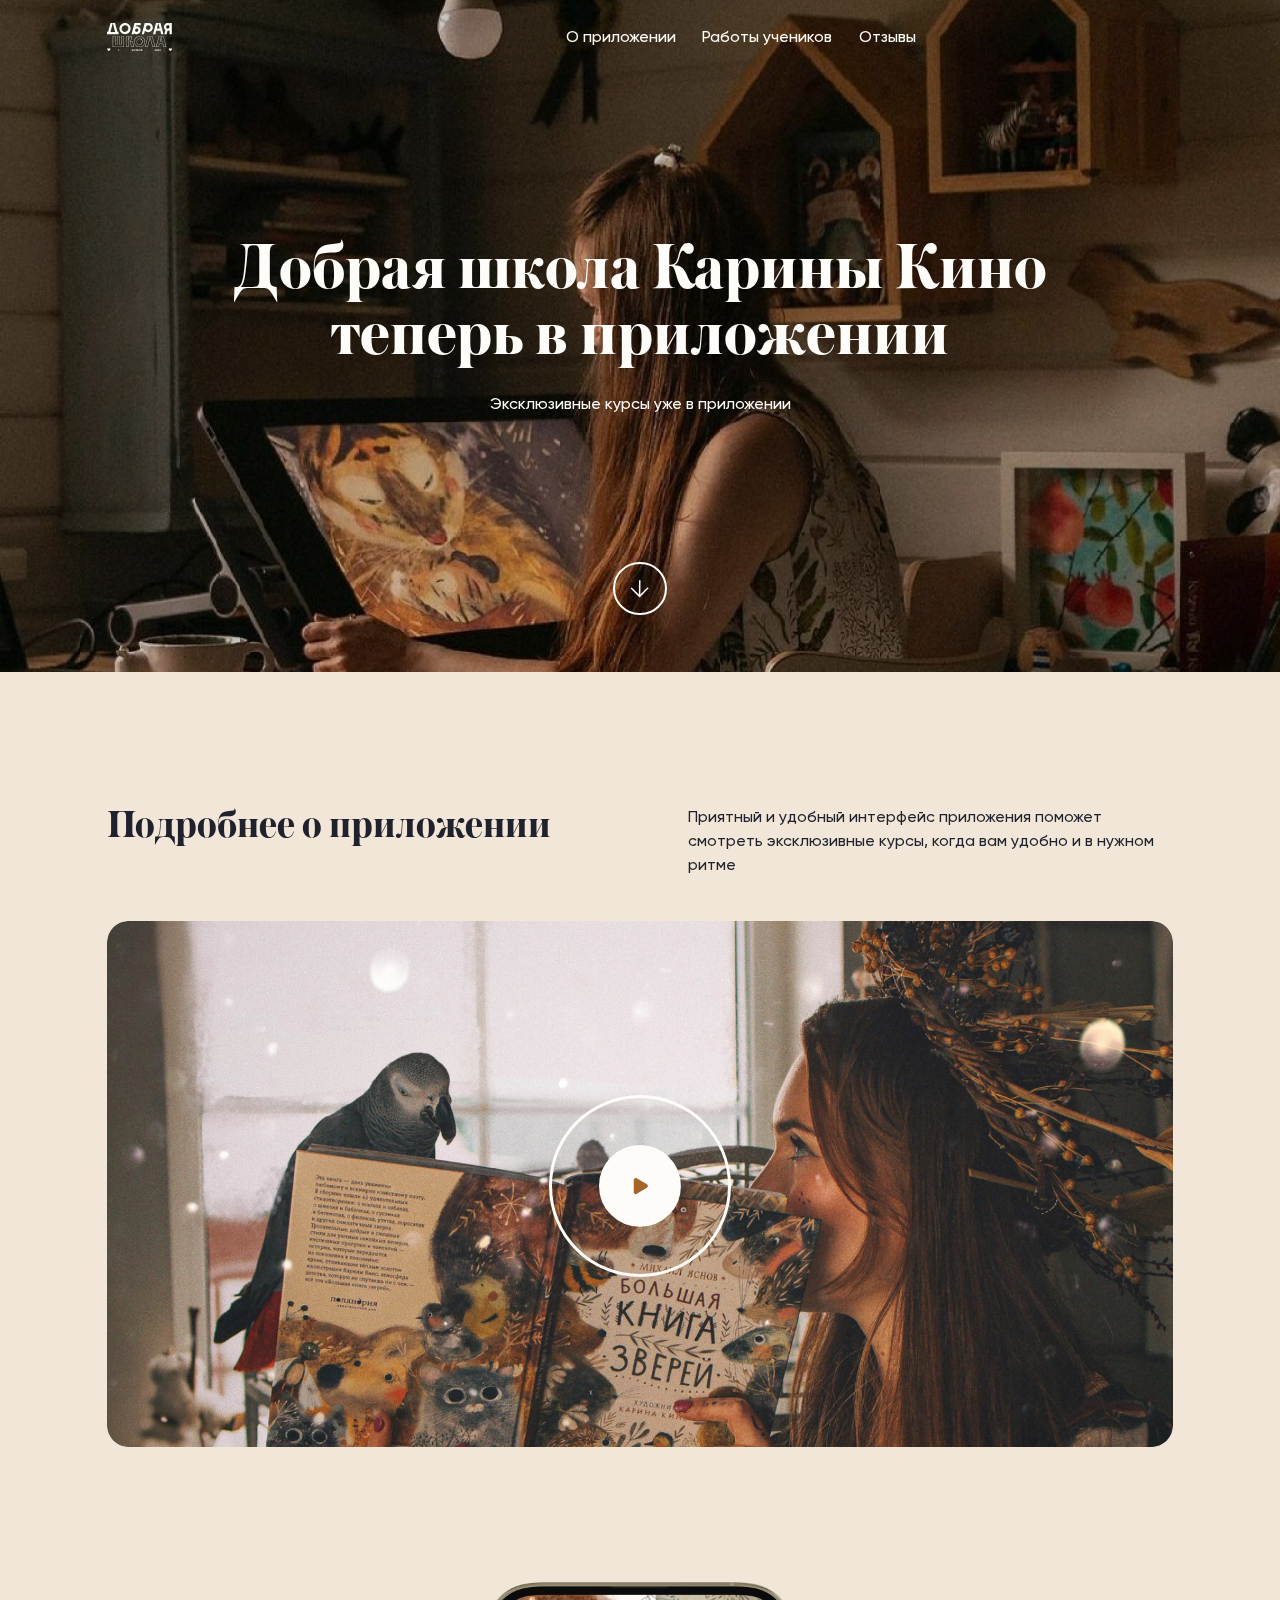
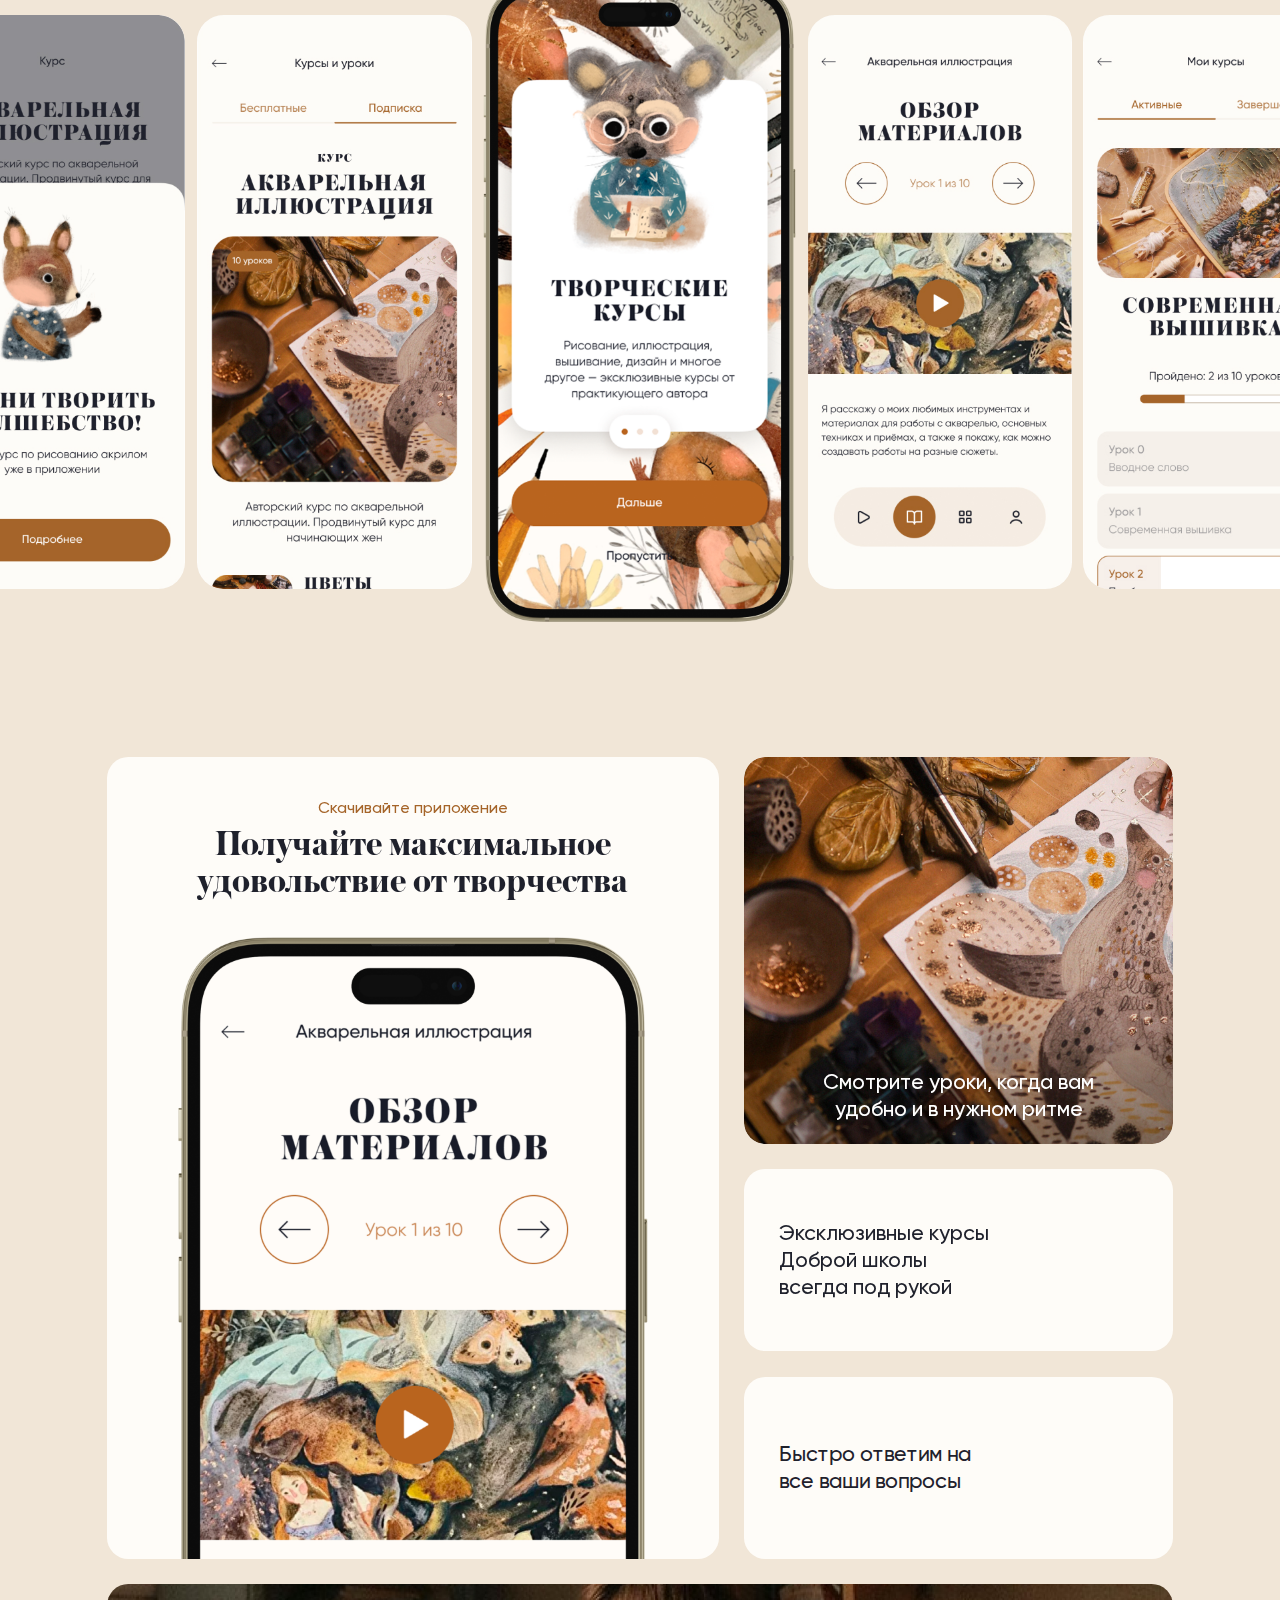
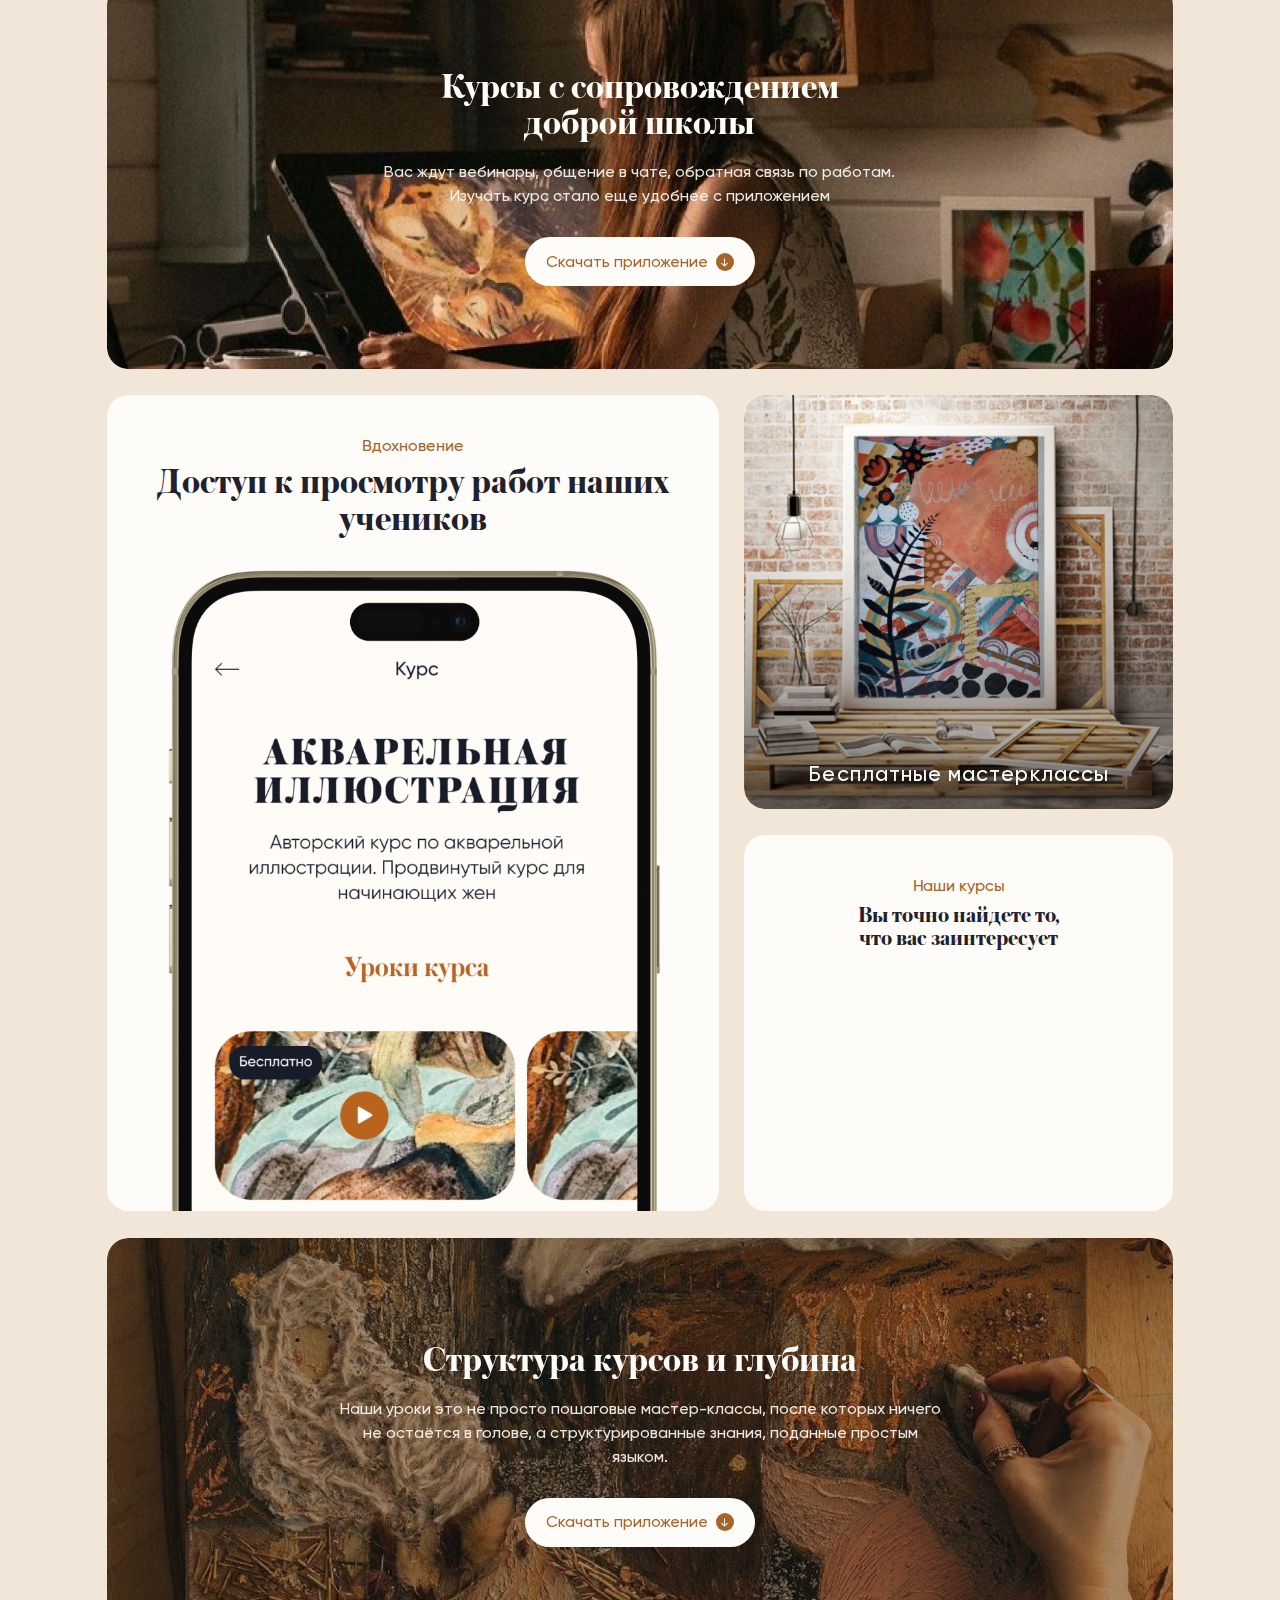
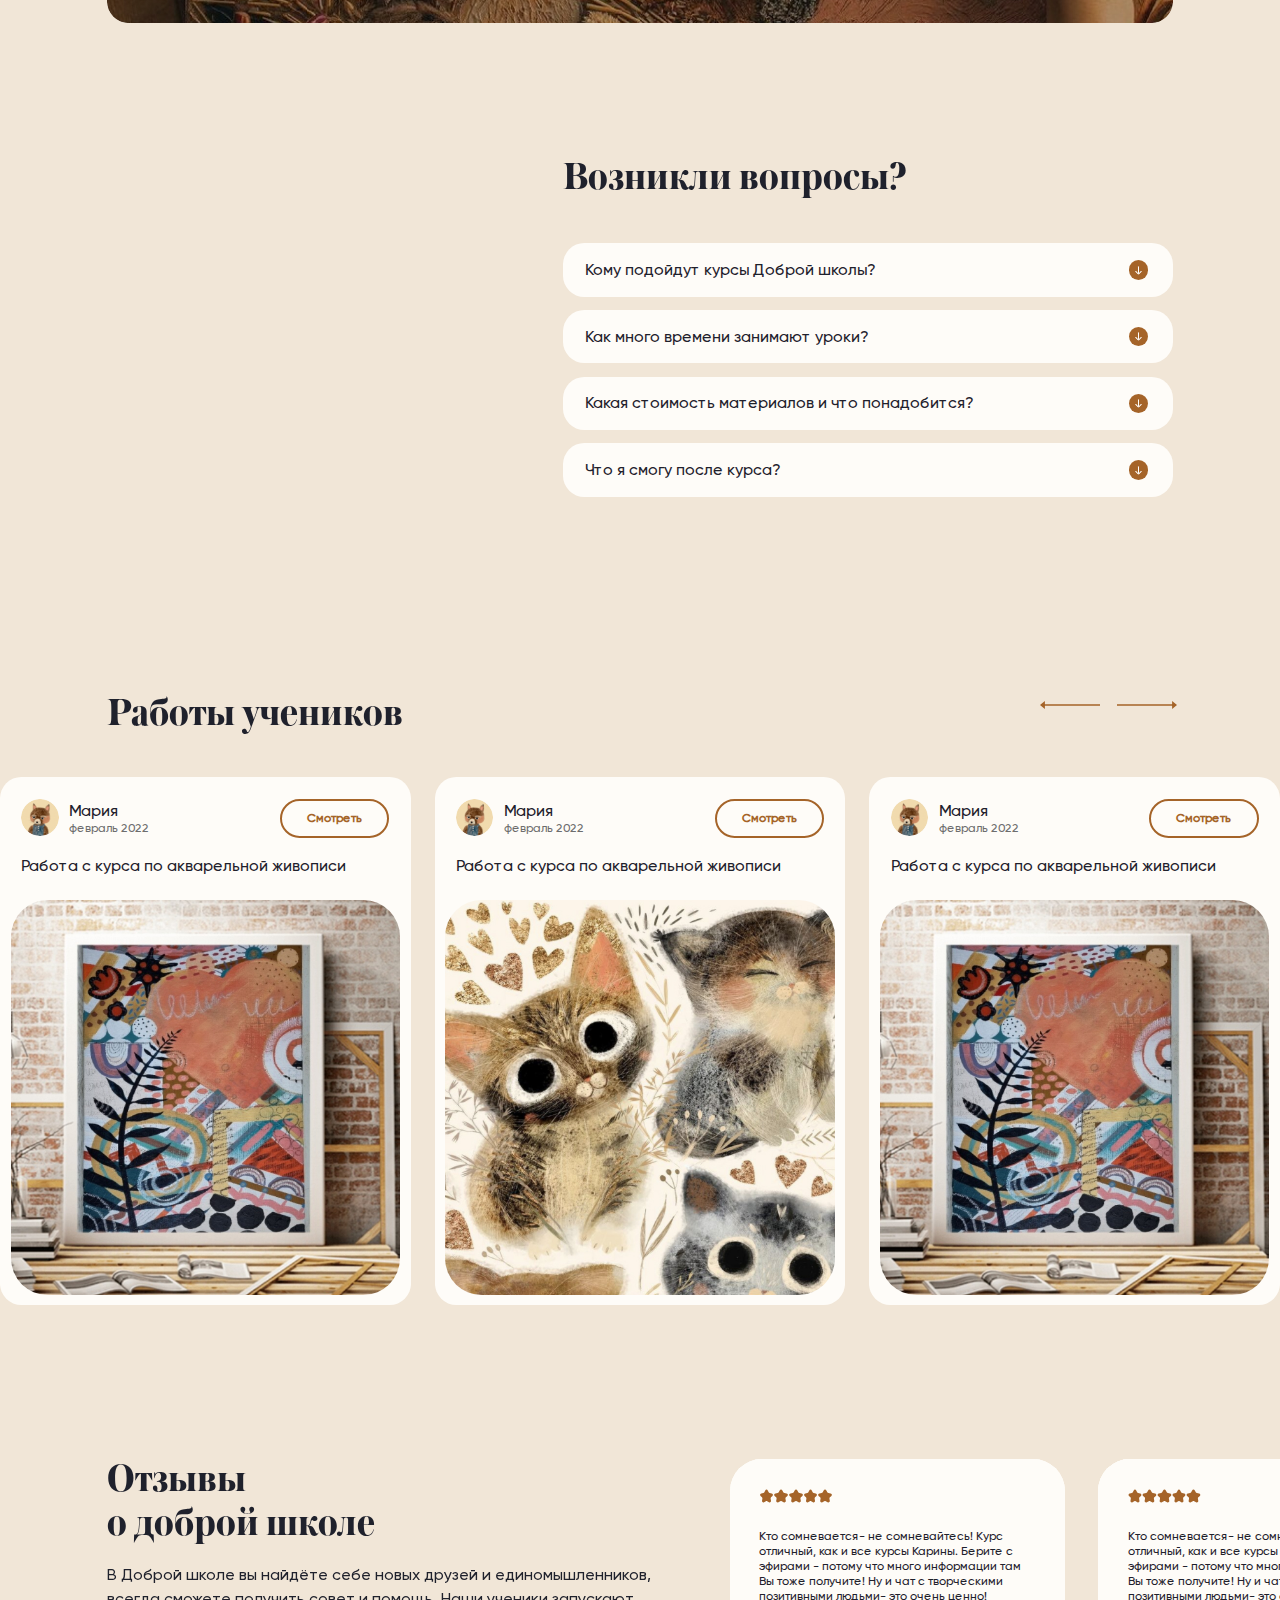
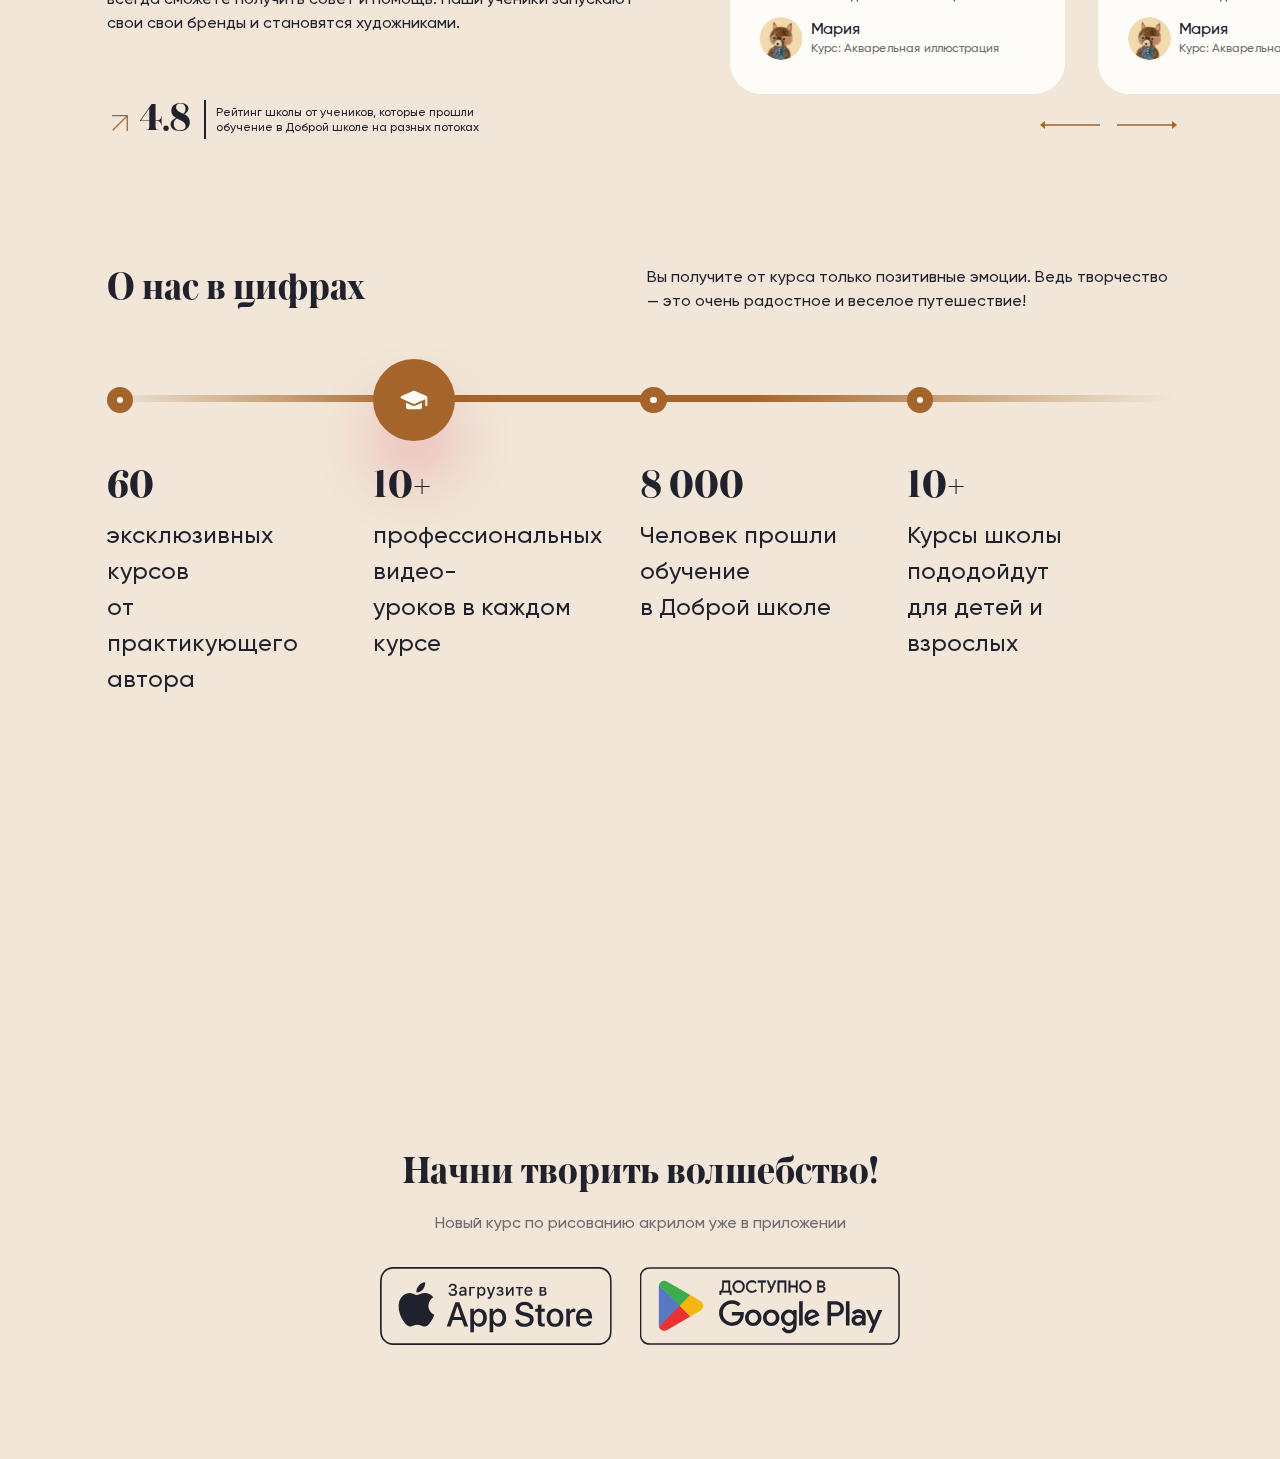
==== main.html @ 6875cf21 "fix: videoplayer" ====
<!DOCTYPE html>
<html lang="ru">
<head>
    <meta charset="UTF-8">
    <meta name="viewport" content="width=device-width, initial-scale=1.0, shrink-to-fit=no">
    <meta name="description" content="another website">
    <title>Добрая школа</title>

    <link rel="stylesheet" href="css/swiper-bundle.min.css">
    <link rel="stylesheet" href="font/stylesheet.css">
    <link rel="stylesheet" href="css/style.css">
</head>
<body>

<header class="header">
    <div class="container">
        <div class="header__left">
            <div class="header__logo">
                <a href=""><img src="./img/logo.svg" alt=""></a>
            </div>
        </div>
        <div class="header__right">
            <div class="header__right-item"><a href="#about-app">О приложении</a></div>
            <div class="header__right-item"><a href="#student-work">Работы учеников</a></div>
            <div class="header__right-item"><a href="#reviews">Отзывы</a></div>
        </div>
    </div>
</header>

<div class="fixed-link">
    <a href="#footer" class="fixed-link__main">
        <div class="fixed-link__main-text">Скачать приложение</div>
        <div class="fixed-link__main-icon"></div>
    </a>
</div>
<div class="popup">
    <div class="popup__container">

    </div>
</div>

<main>

    <section class="baner">
        <div class="container">
            <div class="baner__img">
                <img src="./img/main-baner.jpg" alt="">
            </div>
            <div class="baner__info">
                <div class="baner__title">Добрая школа <br class="mobile"> Карины Кино <br class="mobile"> теперь в приложении</div>
                <div class="baner__text">Эксклюзивные курсы  уже в приложении</div>
            </div>
            <button class="baner__btn">
                <a href="#about-app"></a>
            </button>
        </div>
    </section>

    <section class="about-app" id="about-app">
        <div class="container">
            <div class="about-app__head">
                <div class="about-app__title">Подробнее о приложении</div>
                <div class="about-app__text desktop">Приятный и удобный интерфейс приложения поможет смотреть эксклюзивные курсы, когда вам удобно и в нужном ритме</div>
                <div class="about-app__text mobile">В Доброй школе вы найдёте себе новых друзей и единомышленников, всегда сможете получить совет и помощь. Наши ученики запускают свои свои бренды и становятся художниками.</div>
            </div>
            <div class="about-app__video" data-state="not-started">
                <div class="about-app__video-double left mobile">
                    <div class="about-app__video-double-back"></div>
                    <div class="about-app__video-double-icon">
                        <img src="./img/icon/fast.svg" alt="">
                    </div>
                    <span>10</span>
                </div>
                <div class="about-app__video-double right  mobile">
                    <div class="about-app__video-double-back"></div>
                    <span>10</span>
                    <div class="about-app__video-double-icon">
                        <img src="./img/icon/fast.svg" alt="">
                    </div>
                </div>
                <video id="main-video" preload="metadata" poster="./img/book-video-img.jpg">
                    <source src="./video/MxYJEx5Z.mp4"  type="video/mp4">
                </video>
                <div class="about-app__video-start">
                    <div class="about-app__video-start-play">
                        <img src="./img/icon/play.svg" alt="">
                    </div>
                </div>
                <div class="about-app__video-stopped">
                    <img src="./img/icon/big-pause.svg" alt="">
                </div>
                <div id="video-controls" class="about-app__video-controls" data-state="visible">
                    <button id="playpause" type="button" data-state="play" class="desktop"></button>
                    <span class="about-app__video-current"></span>
                    <div class="about-app__video-progress">
                        <div class="about-app__video-progress-filled">

                        </div>
                    </div>
                    <span class="mobile">/</span>
                    <span class="about-app__video-duration"></span>
                    <button class="about-app__video-controls-mute desktop" id="mute" type="button" data-state="mute"></button>
                    <input type="range" name="volume" class="about-app__video-controls-volume desktop" min="0" max="1" step="0.05" value="1">
                </div>
            </div>
        </div>
    </section>

    <section class="app-look">
        <div class="container">
            <div class="app-look__list desktop">
                <div class="app-look__item"><img src="./img/app-look/1.jpg" alt=""></div>
                <div class="app-look__item"><img src="./img/app-look/2.jpg" alt=""></div>
                <div class="app-look__item center"><img src="./img/app-look/3.png" alt=""></div>
                <div class="app-look__item"><img src="./img/app-look/4.jpg" alt=""></div>
                <div class="app-look__item"><img src="./img/app-look/5.jpg" alt=""></div>
            </div>
            <div class="swiper-container app-look__swiper mobile">
                <div class="swiper-wrapper">
                    <div class="swiper-slide app-look__slide">
                        <div class="app-look__item center"><img src="./img/app-look/3.png" alt=""></div>
                    </div>
                    <div class="swiper-slide app-look__slide">
                        <div class="app-look__item"><img src="./img/app-look/4.jpg" alt=""></div>
                    </div>
                    <div class="swiper-slide app-look__slide">
                        <div class="app-look__item"><img src="./img/app-look/5-1.jpg" alt=""></div>
                    </div>
                    <div class="swiper-slide app-look__slide">
                        <div class="app-look__item"><img src="./img/app-look/1-1.jpg" alt=""></div>
                    </div>
                    <div class="swiper-slide app-look__slide">
                        <div class="app-look__item"><img src="./img/app-look/2.jpg" alt=""></div>
                    </div>
                </div>
             </div>
             <div class="swiper-pagination app-look__pagination"></div>
        </div>
    </section>

    <section class="frames">
        <div class="container">
            <div class="frames__first">
                <div class="frames__first-item">
                    <div class="frames__info">
                        <div class="frames__info-link">
                            <a href="">Скачивайте приложение</a>
                        </div>
                        <div class="frames__info-title">Получайте максимальное удовольствие от творчества</div>
                    </div>
                    <div class="frames__first-main-img">
                        <img src="./img/frame/frame-first-mob.png" alt="">
                    </div>
                </div>
                <div class="frames__first-item">
                    <div class="frames__first-back-text">Смотрите уроки, когда вам удобно и в нужном ритме</div>
                    <div class="frames__first-back-img">
                        <img src="./img/frame/frame-first-back.jpg" alt="">
                    </div>
                </div>
                <div class="frames__first-item frames__first-animation">
                    <div class="frames__first-animation-text">Эксклюзивные курсы Доброй школы всегда под рукой</div>
                    <div class="frames__first-animation-anim">
                        <!-- <img src="./img/frame/first-anim1.png" alt=""> -->
                        <video autoplay loop muted>
                            <source src="./video/Kotik.mp4"  type="video/mp4">
                        </video>
                    </div>
                </div>
                <div class="frames__first-item frames__first-animation">
                    <div class="frames__first-animation-text">Быстро ответим на все ваши вопросы</div>
                    <div class="frames__first-animation-anim">
                        <!-- <img src="./img/frame/first-anim2.png" alt=""> -->
                        <video autoplay loop muted>
                            <source src="./video/Myshka.mp4"  type="video/mp4">
                        </video>
                    </div>
                </div>
            </div>
            <div class="frames__big">
                <div class="frames__big-img">
                    <img class="desktop" src="./img/frame/big-back1.jpg" alt="">
                    <img class="mobile" src="./img/frame/big-back1-mob.jpg" alt="">
                </div>
                <div class="frames__big-info">
                    <div class="frames__big-info-title">Курсы с сопровождением доброй школы</div>
                    <div class="frames__big-info-text">Вас ждут вебинары, общение в чате, обратная связь по работам. Изучать курс стало еще удобнее с приложением</div>
                    <a href="" class="frames__main-link">
                        <div class="frames__main-link-text">Скачать приложение</div>
                        <div class="frames__main-link-icon"></div>
                    </a>
                </div>
            </div>
            <div class="frames__second">
                <div class="frames__second-item">
                    <div class="frames__info">
                        <div class="frames__info-link">
                            <a href="">Вдохновение</a>
                        </div>
                        <div class="frames__info-title">Доступ к просмотру работ наших учеников</div>
                    </div>
                    <div class="frames__second-main-img">
                        <img src="./img/frame/frame-second-mob.png" alt="">
                    </div>
                </div>
                <div class="frames__second-item">
                    <div class="frames__second-back-text">Бесплатные мастерклассы</div>
                    <div class="frames__second-back-img">
                        <img src="./img/frame/frame-second-back.jpg" alt="">
                    </div>
                </div>
                <div class="frames__second-item frames__second-animation">
                    <div class="frames__info">
                        <div class="frames__info-link">
                            <a href="">Наши курсы</a>
                        </div>
                        <div class="frames__info-title">Вы точно найдете то,<br> что вас заинтересует</div>
                    </div>
                    <div class="frames__second-animation-anim">
                        <!-- <img src="./img/frame/second-anim3.png" alt=""> -->
                        <video autoplay loop muted>
                            <source src="./video/Lisichka.mp4"  type="video/mp4">
                        </video>
                    </div>
                </div>
            </div>
            <div class="frames__big">
                <div class="frames__big-img">
                    <img class="desktop" src="./img/frame/big-back2.jpg" alt="">
                    <img class="mobile" src="./img/frame/big-back2-mob.jpg" alt="">
                </div>
                <div class="frames__big-info">
                    <div class="frames__big-info-title">Структура курсов и глубина</div>
                    <div class="frames__big-info-text">Наши уроки это не просто пошаговые мастер-классы, после которых ничего не остаётся в голове, а структурированные знания, поданные простым языком.</div>
                    <a href="" class="frames__main-link">
                        <div class="frames__main-link-text">Скачать приложение</div>
                        <div class="frames__main-link-icon"></div>
                    </a>
                </div>
            </div>
        </div>
    </section>

    <section class="questions">
        <div class="container">
            <div class="questions__img">
                <!-- <img src="./img/question-img.svg" alt=""> -->
                <video autoplay loop muted>
                    <source src="./video/net_cursov_02.mp4"  type="video/mp4">
                </video>
            </div>
            <div class="questions__modul">
                <div class="questions__title">Возникли вопросы?</div>
                <div class="questions__list">
                    <div class="questions__item">
                        <div class="questions__item-head">
                            <div class="questions__item-title">Кому подойдут курсы Доброй школы?</div>
                            <div class="questions__item-icon"></div>
                        </div>
                        <div class="questions__item-text">Наши курсы подходят как новичкам, так и людям у кого есть опыт и специализация. Программа специально разработана так, чтобы всем было интересно и понятно. Результаты, конечно будут разные, но мы не соревнуемся друг с другом. Тем, кто только начинает, важно сделать первый шаг, а результаты не заставят себя ждать.</div>
                    </div>
                    <div class="questions__item">
                        <div class="questions__item-head">
                            <div class="questions__item-title">Как много времени занимают уроки?</div>
                            <div class="questions__item-icon"></div>
                        </div>
                        <div class="questions__item-text">Около часа уйдет на просмотр мастер-класса. Задание так же не отнимет много времени и его можно делать в удобном для себя темпе. Этим и хорош курс в записи - вы сами регулируете степень своей нагрузки. Но опыт показывает, что творить  начинает хотеться все чаще.</div>
                    </div>
                    <div class="questions__item">
                        <div class="questions__item-head">
                            <div class="questions__item-title">Какая стоимость материалов и что понадобится?</div>
                            <div class="questions__item-icon"></div>
                        </div>
                        <div class="questions__item-text">Перед началом курса мы выдаем обзор рекомендованных материалов. У нас нет таких заданий, которые требуют строгого совпадения в материалах. Мы рассказываем по максимуму о материалах и их возможностях, а вы выбираете исходя из своих возможностей и желания.</div>
                    </div>
                    <div class="questions__item">
                        <div class="questions__item-head">
                            <div class="questions__item-title">Что я смогу после курса?</div>
                            <div class="questions__item-icon"></div>
                        </div>
                        <div class="questions__item-text">Цель моих курсов — дать вам те знания, которые позволят самостоятельно продолжать активность. Я буду учить вас мыслить креативно и свободно, чтобы вы смогли двигаться и развивать технику дальше. Возможно, стать профессионалом или оставить это занятие своим хобби.</div>
                    </div>
                </div>
            </div>
        </div>
    </section>

    <section class="student-work" id="student-work">
        <div class="container">
            <div class="student-work__title">Работы учеников</div>
            <div class="swiper-container student-work__swiper">
                <div class="swiper-wrapper">
                    <div class="swiper-slide student-work__slide">
                        <div class="student-work__head">
                            <div class="student-work__icon">
                                <img src="./img/students/acc-icon.jpg" alt="">
                            </div>
                            <div class="student-work__info">
                                <div class="student-work__info-name">Мария</div>
                                <div class="student-work__info-date">февраль 2022</div>
                            </div>
                            <div class="student-work__link">Смотреть</div>
                        </div>
                        <div class="student-work__text">Работа с курса по акварельной живописи</div>
                        <div class="student-work__img">
                            <img src="./img/students/img1.jpg" alt="">
                        </div>
                    </div>
                    <div class="swiper-slide student-work__slide">
                        <div class="student-work__head">
                            <div class="student-work__icon">
                                <img src="./img/students/acc-icon.jpg" alt="">
                            </div>
                            <div class="student-work__info">
                                <div class="student-work__info-name">Мария</div>
                                <div class="student-work__info-date">февраль 2022</div>
                            </div>
                            <div class="student-work__link">Смотреть</div>
                        </div>
                        <div class="student-work__text">Работа с курса по акварельной живописи</div>
                        <div class="student-work__img">
                            <img src="./img/students/img2.jpg" alt="">
                        </div>
                    </div>
                    <div class="swiper-slide student-work__slide">
                        <div class="student-work__head">
                            <div class="student-work__icon">
                                <img src="./img/students/acc-icon.jpg" alt="">
                            </div>
                            <div class="student-work__info">
                                <div class="student-work__info-name">Мария</div>
                                <div class="student-work__info-date">февраль 2022</div>
                            </div>
                            <div class="student-work__link">Смотреть</div>
                        </div>
                        <div class="student-work__text">Работа с курса по акварельной живописи</div>
                        <div class="student-work__img">
                            <img src="./img/students/img3.jpg" alt="">
                        </div>
                    </div>
                    <div class="swiper-slide student-work__slide">
                        <div class="student-work__head">
                            <div class="student-work__icon">
                                <img src="./img/students/acc-icon.jpg" alt="">
                            </div>
                            <div class="student-work__info">
                                <div class="student-work__info-name">Мария</div>
                                <div class="student-work__info-date">февраль 2022</div>
                            </div>
                            <div class="student-work__link">Смотреть</div>
                        </div>
                        <div class="student-work__text">Работа с курса по акварельной живописи</div>
                        <div class="student-work__img">
                            <img src="./img/students/img4.jpg" alt="">
                        </div>
                    </div>
                </div>
             </div>
             <div class="swiper-button-next btn-next student-work__btn-next desktop"></div>
             <div class="swiper-button-prev btn-prev student-work__btn-prev desktop"></div>
             <div class="swiper-pagination student-work__pagination mobile"></div>
        </div>
    </section>

    <section class="reviews" id="reviews">
        <div class="container">
            <div class="reviews__head">
                <div class="reviews__head-title">Отзывы<br class="desktop"> о доброй школе</div>
                <div class="reviews__head-text">В Доброй школе вы найдёте себе новых друзей и единомышленников, всегда сможете получить совет и помощь. Наши ученики запускают свои свои бренды и становятся художниками.</div>
                <div class="reviews__head-rating desktop">
                    <div class="reviews__head-rating-icon">
                        <img src="./img/icon/arrowupprightbrown.svg" alt="">
                    </div>
                    <div class="reviews__head-rating-number">4.8</div>
                    <div class="reviews__head-rating-line"></div>
                    <div class="reviews__head-rating-text">Рейтинг школы от учеников, которые прошли обучение в Доброй школе на разных потоках</div>
                </div>
                <div class="reviews__head-rating mobile">
                    <div class="reviews__head-rating-icon">
                        <img src="./img/icon/arrowupprightbrown.svg" alt="">
                    </div>
                    <div class="reviews__head-rating-number">8 000</div>
                    <div class="reviews__head-rating-line"></div>
                    <div class="reviews__head-rating-text">Человек прошли бучение в Доброй школе на разных потоках</div>
                </div>
            </div>
            <div class="reviews__container">
                <div class="swiper-container reviews__swiper desktop">
                    <div class="swiper-wrapper">
                        <div class="swiper-slide reviews__slide">
                            <div class="reviews__stars">
                                <div class="reviews__star"><img src="./img/icon/starred.svg" alt=""></div>
                                <div class="reviews__star"><img src="./img/icon/starred.svg" alt=""></div>
                                <div class="reviews__star"><img src="./img/icon/starred.svg" alt=""></div>
                                <div class="reviews__star"><img src="./img/icon/starred.svg" alt=""></div>
                                <div class="reviews__star"><img src="./img/icon/starred.svg" alt=""></div>
                            </div>
                            <div class="reviews__slide-text">Кто сомневается- не сомневайтесь! Курс отличный, как и все курсы Карины. Берите с эфирами - потому что много информации там Вы тоже получите! Ну и чат с творческими позитивными людьми- это очень ценно!</div>
                            <div class="reviews__slide-bottom">
                                <div class="reviews__slide-bottom-icon">
                                    <img src="./img/students/acc-icon.jpg" alt="">
                                </div>
                                <div class="reviews__slide-bottom-info">
                                    <div class="reviews__slide-bottom-name">Мария</div>
                                    <div class="reviews__slide-bottom-course">Курс: Акварельная иллюстрация</div>
                                </div>
                            </div>
                        </div>
                        <div class="swiper-slide reviews__slide">
                            <div class="reviews__stars">
                                <div class="reviews__star"><img src="./img/icon/starred.svg" alt=""></div>
                                <div class="reviews__star"><img src="./img/icon/starred.svg" alt=""></div>
                                <div class="reviews__star"><img src="./img/icon/starred.svg" alt=""></div>
                                <div class="reviews__star"><img src="./img/icon/starred.svg" alt=""></div>
                                <div class="reviews__star"><img src="./img/icon/starred.svg" alt=""></div>
                            </div>
                            <div class="reviews__slide-text">Кто сомневается- не сомневайтесь! Курс отличный, как и все курсы Карины. Берите с эфирами - потому что много информации там Вы тоже получите! Ну и чат с творческими позитивными людьми- это очень ценно!</div>
                            <div class="reviews__slide-bottom">
                                <div class="reviews__slide-bottom-icon">
                                    <img src="./img/students/acc-icon.jpg" alt="">
                                </div>
                                <div class="reviews__slide-bottom-info">
                                    <div class="reviews__slide-bottom-name">Мария</div>
                                    <div class="reviews__slide-bottom-course">Курс: Акварельная иллюстрация</div>
                                </div>
                            </div>
                        </div>
                        <div class="swiper-slide reviews__slide">
                            <div class="reviews__stars">
                                <div class="reviews__star"><img src="./img/icon/starred.svg" alt=""></div>
                                <div class="reviews__star"><img src="./img/icon/starred.svg" alt=""></div>
                                <div class="reviews__star"><img src="./img/icon/starred.svg" alt=""></div>
                                <div class="reviews__star"><img src="./img/icon/starred.svg" alt=""></div>
                                <div class="reviews__star"><img src="./img/icon/starred.svg" alt=""></div>
                            </div>
                            <div class="reviews__slide-text">Кто сомневается- не сомневайтесь! Курс отличный, как и все курсы Карины. Берите с эфирами - потому что много информации там Вы тоже получите! Ну и чат с творческими позитивными людьми- это очень ценно!</div>
                            <div class="reviews__slide-bottom">
                                <div class="reviews__slide-bottom-icon">
                                    <img src="./img/students/acc-icon.jpg" alt="">
                                </div>
                                <div class="reviews__slide-bottom-info">
                                    <div class="reviews__slide-bottom-name">Мария</div>
                                    <div class="reviews__slide-bottom-course">Курс: Акварельная иллюстрация</div>
                                </div>
                            </div>
                        </div>
                        <div class="swiper-slide reviews__slide">
                            <div class="reviews__stars">
                                <div class="reviews__star"><img src="./img/icon/starred.svg" alt=""></div>
                                <div class="reviews__star"><img src="./img/icon/starred.svg" alt=""></div>
                                <div class="reviews__star"><img src="./img/icon/starred.svg" alt=""></div>
                                <div class="reviews__star"><img src="./img/icon/starred.svg" alt=""></div>
                                <div class="reviews__star"><img src="./img/icon/starred.svg" alt=""></div>
                            </div>
                            <div class="reviews__slide-text">Кто сомневается- не сомневайтесь! Курс отличный, как и все курсы Карины. Берите с эфирами - потому что много информации там Вы тоже получите! Ну и чат с творческими позитивными людьми- это очень ценно!</div>
                            <div class="reviews__slide-bottom">
                                <div class="reviews__slide-bottom-icon">
                                    <img src="./img/students/acc-icon.jpg" alt="">
                                </div>
                                <div class="reviews__slide-bottom-info">
                                    <div class="reviews__slide-bottom-name">Мария</div>
                                    <div class="reviews__slide-bottom-course">Курс: Акварельная иллюстрация</div>
                                </div>
                            </div>
                        </div>
                    </div>
                </div>
                <div class="swiper-container reviews__swiper-mobile mobile">
                    <div class="swiper-wrapper">
                        <div class="swiper-slide reviews__slide">
                            <div class="reviews__stars">
                                <div class="reviews__star"><img src="./img/icon/starred.svg" alt=""></div>
                                <div class="reviews__star"><img src="./img/icon/starred.svg" alt=""></div>
                                <div class="reviews__star"><img src="./img/icon/starred.svg" alt=""></div>
                                <div class="reviews__star"><img src="./img/icon/starred.svg" alt=""></div>
                                <div class="reviews__star"><img src="./img/icon/starred.svg" alt=""></div>
                            </div>
                            <div class="reviews__slide-text">Кто сомневается- не сомневайтесь! Курс отличный, как и все курсы Карины. Берите с эфирами - потому что много информации там Вы тоже получите! Ну и чат с творческими позитивными людьми- это очень ценно!</div>
                            <div class="reviews__slide-bottom">
                                <div class="reviews__slide-bottom-icon">
                                    <img src="./img/students/acc-icon.jpg" alt="">
                                </div>
                                <div class="reviews__slide-bottom-info">
                                    <div class="reviews__slide-bottom-name">Мария</div>
                                    <div class="reviews__slide-bottom-course">Курс: Акварельная иллюстрация</div>
                                </div>
                            </div>
                        </div>
                        <div class="swiper-slide reviews__slide">
                            <div class="reviews__stars">
                                <div class="reviews__star"><img src="./img/icon/starred.svg" alt=""></div>
                                <div class="reviews__star"><img src="./img/icon/starred.svg" alt=""></div>
                                <div class="reviews__star"><img src="./img/icon/starred.svg" alt=""></div>
                                <div class="reviews__star"><img src="./img/icon/starred.svg" alt=""></div>
                                <div class="reviews__star"><img src="./img/icon/starred.svg" alt=""></div>
                            </div>
                            <div class="reviews__slide-text">Кто сомневается- не сомневайтесь! Курс отличный, как и все курсы Карины. Берите с эфирами - потому что много информации там Вы тоже получите! Ну и чат с творческими позитивными людьми- это очень ценно!</div>
                            <div class="reviews__slide-bottom">
                                <div class="reviews__slide-bottom-icon">
                                    <img src="./img/students/acc-icon.jpg" alt="">
                                </div>
                                <div class="reviews__slide-bottom-info">
                                    <div class="reviews__slide-bottom-name">Мария</div>
                                    <div class="reviews__slide-bottom-course">Курс: Акварельная иллюстрация</div>
                                </div>
                            </div>
                        </div>
                        <div class="swiper-slide reviews__slide">
                            <div class="reviews__stars">
                                <div class="reviews__star"><img src="./img/icon/starred.svg" alt=""></div>
                                <div class="reviews__star"><img src="./img/icon/starred.svg" alt=""></div>
                                <div class="reviews__star"><img src="./img/icon/starred.svg" alt=""></div>
                                <div class="reviews__star"><img src="./img/icon/starred.svg" alt=""></div>
                                <div class="reviews__star"><img src="./img/icon/starred.svg" alt=""></div>
                            </div>
                            <div class="reviews__slide-text">Кто сомневается- не сомневайтесь! Курс отличный, как и все курсы Карины. Берите с эфирами - потому что много информации там Вы тоже получите! Ну и чат с творческими позитивными людьми- это очень ценно!</div>
                            <div class="reviews__slide-bottom">
                                <div class="reviews__slide-bottom-icon">
                                    <img src="./img/students/acc-icon.jpg" alt="">
                                </div>
                                <div class="reviews__slide-bottom-info">
                                    <div class="reviews__slide-bottom-name">Мария</div>
                                    <div class="reviews__slide-bottom-course">Курс: Акварельная иллюстрация</div>
                                </div>
                            </div>
                        </div>
                        <div class="swiper-slide reviews__slide">
                            <div class="reviews__stars">
                                <div class="reviews__star"><img src="./img/icon/starred.svg" alt=""></div>
                                <div class="reviews__star"><img src="./img/icon/starred.svg" alt=""></div>
                                <div class="reviews__star"><img src="./img/icon/starred.svg" alt=""></div>
                                <div class="reviews__star"><img src="./img/icon/starred.svg" alt=""></div>
                                <div class="reviews__star"><img src="./img/icon/starred.svg" alt=""></div>
                            </div>
                            <div class="reviews__slide-text">Кто сомневается- не сомневайтесь! Курс отличный, как и все курсы Карины. Берите с эфирами - потому что много информации там Вы тоже получите! Ну и чат с творческими позитивными людьми- это очень ценно!</div>
                            <div class="reviews__slide-bottom">
                                <div class="reviews__slide-bottom-icon">
                                    <img src="./img/students/acc-icon.jpg" alt="">
                                </div>
                                <div class="reviews__slide-bottom-info">
                                    <div class="reviews__slide-bottom-name">Мария</div>
                                    <div class="reviews__slide-bottom-course">Курс: Акварельная иллюстрация</div>
                                </div>
                            </div>
                        </div>
                    </div>
                </div>
                <div class="swiper-button-next btn-next reviews__btn-next desktop"></div>
                <div class="swiper-button-prev btn-prev reviews__btn-prev desktop"></div>
                <div class="swiper-pagination reviews__pagination mobile"></div>
            </div>
        </div>
    </section>

    <section class="about-us">
        <div class="container">
            <div class="about-us__head">
                <div class="about-us__title">О нас в цифрах</div>
                <div class="about-us__text">Вы получите от курса только позитивные эмоции. Ведь творчество — это очень радостное и веселое путешествие!</div>
            </div>
            <div class="about-us__list">
                <div class="about-us__line"></div>
                <div class="about-us__item">
                    <div class="about-us__cir-wr">
                        <div class="about-us__cir"></div>
                    </div>
                    <div class="about-us__info">
                        <div class="about-us__info-num">60</div>
                        <div class="about-us__info-text">эксклюзивных курсов<br> от практикующего автора</div>
                    </div>
                </div>
                <div class="about-us__item">
                    <div class="about-us__cir-wr win">
                        <img src="./img/icon/graduation-cap.svg" alt="">
                    </div>
                    <div class="about-us__info">
                        <div class="about-us__info-num">10+</div>
                        <div class="about-us__info-text">профессиональных видео-<br>уроков в каждом курсе</div>
                    </div>
                </div>
                <div class="about-us__item">
                    <div class="about-us__cir-wr">
                        <div class="about-us__cir"></div>
                    </div>
                    <div class="about-us__info">
                        <div class="about-us__info-num">8 000</div>
                        <div class="about-us__info-text">Человек прошли обучение<br> в Доброй школе</div>
                    </div>
                </div>
                <div class="about-us__item">
                    <div class="about-us__cir-wr">
                        <div class="about-us__cir"></div>
                    </div>
                    <div class="about-us__info">
                        <div class="about-us__info-num">10+</div>
                        <div class="about-us__info-text">Курсы школы пододойдут<br> для детей и взрослых</div>
                    </div>
                </div>
            </div>
        </div>
    </section>
</main>

<footer class="footer" id="footer">
    <div class="container">
        <div class="footer__img">
            <!-- <img src="./img/footer-img.jpg" alt=""> -->
            <video autoplay loop muted>
                <source src="./video/Mishka-2.mp4"  type="video/mp4">
            </video>
        </div>
        <div class="footer__title">Начни творить волшебство!</div>
        <div class="footer__text">Новый курс по рисованию акрилом уже в приложении</div>
        <div class="footer__links">
            <a class="footer__link" href="">
                <img src="./img/app-store.svg" alt="">
            </a>
            <a class="footer__link" href="">
                <img src="./img/google-play.svg" alt="">
            </a>
        </div>
    </div>
</footer>


<script src="https://api-maps.yandex.ru/2.1/?lang=ru_RU"></script>
<script src="./js/swiper-bundle.min.js"></script>
<script src="./js/jquery.fancybox.min.js"></script>
<script src="https://code.jquery.com/jquery-3.3.1.min.js" integrity="sha256-FgpCb/KJQlLNfOu91ta32o/NMZxltwRo8QtmkMRdAu8=" crossorigin="anonymous"></script>
<script src="./js/jquery.maskedinput.js"></script>
<script src="./js/inputmask.js"></script>
<script src="./js/swiper.js"></script>
<script src="./js/noframework.waypoints.min.js"></script>
<script src="./js/main.js"></script>
</body>
</html>
---- font/stylesheet.css ----
@font-face {
    font-family: 'Gilroy';
    src: url('gilroy-medium.ttf');
    src: local('Gilroy Medium'), local('Gilroy-Medium'),
    url('gilroy-medium.ttf') format('truetype');
    font-weight: normal;
    font-style: normal;
}

@font-face {
    font-family: 'Gilroy Bold';
    src: url('gilroy-bold.ttf');
    src: local('Gilroy Bold'), local('Gilroy-Bold'),
    url('gilroy-bold.ttf') format('truetype');
    font-weight: normal;
    font-style: normal;
}

@font-face {
    font-family: 'Gilroy Semibold';
    src: url('gilroy-semibold.ttf');
    src: local('Gilroy Semibold'), local('Gilroy-Semibold'),
    url('gilroy-semibold.ttf') format('truetype');
    font-weight: normal;
    font-style: normal;
}

@font-face {
    font-family: 'Austin Cyr';
    src: url('AustinCyr-Bold.otf');
    src: local('Austin Cyr Bold'), local('Austin-Cyr-Bold'),
    url('AustinCyr-Bold.otf') format('opentype');
    font-weight: lighter;
    font-style: normal;
}
---- css/style.css ----
*,
*::before,
*::after {
  -webkit-box-sizing: border-box;
          box-sizing: border-box;
}

html {
  font-family: "Gilroy";
  font-size: 0.5208335vw;
  font-style: normal;
  font-weight: normal;
  -webkit-animation: bugfix infinite 1s;
  line-height: 1.2;
  margin: 0;
  padding: 0;
  scroll-behavior: smooth;
}

body {
  position: relative;
  font-style: normal;
  font-weight: normal;
  -webkit-animation: bugfix infinite 1s;
  line-height: 1.2;
  margin: 0;
  padding: 0;
  color: #1F212C;
  background-color: #F1E6D7;
}

input,
textarea {
  -webkit-animation: bugfix infinite 1s;
  line-height: inherit;
  margin: 0;
  padding: 0;
  background-color: transparent;
  border: none;
  color: inherit;
}

a {
  color: unset;
}

a,
a:hover {
  text-decoration: none;
}

button,
input,
a,
textarea {
  outline: none;
  cursor: pointer;
  font: inherit;
}
button:focus,
input:focus,
a:focus,
textarea:focus {
  outline: none;
}
button:active,
input:active,
a:active,
textarea:active {
  outline: none;
}

h1,
h2,
h3,
h4,
h5,
h6 {
  font: inherit;
  margin: 0;
  padding: 0;
}

p {
  margin-top: 0;
  margin-bottom: 0;
}

img {
  width: 100%;
  height: auto;
  display: block;
}

button {
  border: none;
  color: inherit;
  font: inherit;
  text-align: inherit;
  padding: 0;
  background-color: transparent;
}

ul {
  padding: 0;
  margin: 0;
}

ul li {
  margin: 0;
  padding: 0;
  list-style: none;
}

.container {
  width: 160rem;
  margin: 0 auto;
}

input[type=number]::-webkit-inner-spin-button,
input[type=number]::-webkit-outer-spin-button {
  -webkit-appearance: none;
  margin: 0;
}

input[type=number] {
  -moz-appearance: textfield;
}

section {
  margin-bottom: 20rem;
}

@media (max-width: 48em) {
  html {
    font-size: 5px;
    font-size: 1.5625vw;
    font-size: 1.3333333333vw;
    -webkit-text-size-adjust: none;
  }
  body {
    -webkit-text-size-adjust: none;
  }
  .container {
    padding: 0 3rem;
    width: 100%;
  }
}
.header {
  position: absolute;
  padding-top: 3.5rem;
  left: 0;
  right: 0;
  z-index: 5;
}
.header .container {
  display: -webkit-box;
  display: -ms-flexbox;
  display: flex;
  -webkit-box-pack: justify;
      -ms-flex-pack: justify;
          justify-content: space-between;
}
.header__logo {
  width: 9.8rem;
  height: 4.2rem;
}
.header__right {
  display: -webkit-box;
  display: -ms-flexbox;
  display: flex;
  gap: 4rem;
  -webkit-box-align: center;
      -ms-flex-align: center;
          align-items: center;
  margin-right: 38.6rem;
}
.header__right-item {
  font-weight: 500;
  font-size: 2.4rem;
  line-height: 150%;
  color: #FEFCF8;
}

@media (max-width: 48em) {
  .header {
    padding-top: 8vw;
  }
  .header__logo {
    width: 18.4vw;
    height: 6vw;
  }
  .header__right {
    display: none;
  }
}
.footer {
  margin-bottom: 17rem;
}
.footer__img {
  width: 35rem;
  height: 36.6rem;
  margin: 0 auto;
  margin-bottom: 6.6rem;
}
.footer__img img {
  mix-blend-mode: darken;
}
.footer__img video {
  width: 35rem;
  height: 36.6rem;
  mix-blend-mode: darken;
}
.footer__title {
  font-family: "Austin Cyr";
  font-weight: 700;
  font-size: 6rem;
  line-height: 110%;
  text-align: center;
  margin-bottom: 2.4rem;
}
.footer__text {
  font-weight: 500;
  font-size: 2.4rem;
  line-height: 150%;
  text-align: center;
  color: #6D6D6D;
  margin-bottom: 4.8rem;
}
.footer__links {
  margin: 0 auto;
  display: -webkit-box;
  display: -ms-flexbox;
  display: flex;
  gap: 4.2rem;
  -webkit-box-pack: center;
      -ms-flex-pack: center;
          justify-content: center;
}
.footer__link {
  height: 11.7rem;
}
.footer__link:nth-child(1) {
  width: 34.871rem;
}
.footer__link:nth-child(2) {
  width: 39rem;
}

@media (max-width: 48em) {
  .footer {
    margin-bottom: 26vw;
  }
  .footer__img {
    width: 45.3vw;
    height: 47.5vw;
    margin: 0 auto;
    margin-bottom: 11.7vw;
  }
  .footer__img img {
    mix-blend-mode: darken;
  }
  .footer__img video {
    width: 45.3vw;
    height: 47.5vw;
  }
  .footer__title {
    font-size: 8vw;
    line-height: 125%;
    margin-bottom: 2vw;
  }
  .footer__text {
    font-size: 4vw;
    line-height: 120%;
    margin-bottom: 8vw;
  }
  .footer__links {
    margin: 0 auto;
    display: -webkit-box;
    display: -ms-flexbox;
    display: flex;
    gap: 2.4vw;
    -webkit-box-pack: center;
        -ms-flex-pack: center;
            justify-content: center;
  }
  .footer__link {
    height: 8vw;
  }
  .footer__link:nth-child(1) {
    width: 42.13vw;
  }
  .footer__link:nth-child(2) {
    width: 47.2vw;
  }
}
.baner {
  margin-bottom: 20rem;
}
.baner .container {
  width: 100%;
  margin: 0;
  position: relative;
}
.baner__img {
  width: 100%;
}
.baner__info {
  position: absolute;
  color: #FEFCF8;
  display: -webkit-box;
  display: -ms-flexbox;
  display: flex;
  -webkit-box-orient: vertical;
  -webkit-box-direction: normal;
      -ms-flex-direction: column;
          flex-direction: column;
  -webkit-box-align: center;
      -ms-flex-align: center;
          align-items: center;
  text-align: center;
  width: 130rem;
  left: 0;
  right: 0;
  top: 35.5%;
  margin: 0 auto;
  gap: 3rem;
}
.baner__title {
  font-family: "Austin Cyr";
  font-weight: 700;
  font-size: 10rem;
  line-height: 100%;
}
.baner__text {
  font-weight: 500;
  font-size: 2.4rem;
  line-height: 150%;
  text-align: center;
}
.baner__btn {
  position: absolute;
  width: 8rem;
  height: 8rem;
  border: 2px solid #FEFCF8;
  border-radius: 50%;
  left: 0;
  right: 0;
  bottom: 8.5%;
  margin: 0 auto;
  overflow: hidden;
}
.baner__btn::after {
  position: absolute;
  content: "";
  height: 3.2rem;
  width: 3.2rem;
  background-image: url(../img/icon/arrowdownwhite1.svg);
  background-size: 100% 100%;
  background-repeat: no-repeat;
  left: 0;
  right: 0;
  top: 28.5%;
  margin: 0 auto;
  -webkit-transform: rotate(45deg);
          transform: rotate(45deg);
}
.baner__btn:hover:after {
  -webkit-animation: aniArrow 1s cubic-bezier(0, 0.6, 1, 0.4) infinite 0.5s;
          animation: aniArrow 1s cubic-bezier(0, 0.6, 1, 0.4) infinite 0.5s;
}
.baner__btn a {
  width: 100%;
  height: 100%;
}

@-webkit-keyframes aniArrow {
  0% {
    -webkit-transform: rotatez(45deg) translateY(-5.5rem) translateX(-5.5rem);
            transform: rotatez(45deg) translateY(-5.5rem) translateX(-5.5rem);
  }
  100% {
    -webkit-transform: rotatez(45deg) translateY(5.5rem) translateX(5.5rem);
            transform: rotatez(45deg) translateY(5.5rem) translateX(5.5rem);
  }
}

@keyframes aniArrow {
  0% {
    -webkit-transform: rotatez(45deg) translateY(-5.5rem) translateX(-5.5rem);
            transform: rotatez(45deg) translateY(-5.5rem) translateX(-5.5rem);
  }
  100% {
    -webkit-transform: rotatez(45deg) translateY(5.5rem) translateX(5.5rem);
            transform: rotatez(45deg) translateY(5.5rem) translateX(5.5rem);
  }
}
@media (max-width: 48em) {
  .baner {
    margin-bottom: 20rem;
  }
  .baner .container {
    padding: 0;
  }
  .baner__img {
    width: 100%;
    height: 216vw;
  }
  .baner__img img {
    width: 100%;
    height: 100%;
    -o-object-fit: cover;
       object-fit: cover;
  }
  .baner__info {
    width: auto;
    left: 0;
    right: 0;
    top: 35.5%;
    margin: 0 3rem;
    gap: 4.2vw;
  }
  .baner__title {
    font-size: 8vw;
    line-height: 125%;
  }
  .baner__text {
    font-size: 4vw;
    line-height: 120%;
    text-align: center;
  }
  .baner__btn {
    position: absolute;
    width: 16.1vw;
    height: 16.1vw;
    border: 2px solid #FEFCF8;
    border-radius: 50%;
    left: 0;
    right: 0;
    bottom: 8%;
    margin: 0 auto;
    overflow: hidden;
  }
  .baner__btn::after {
    position: absolute;
    content: "";
    height: 5vw;
    width: 5vw;
    background-image: url(../img/icon/arrowdownwhite1.svg);
    background-size: 100% 100%;
    background-repeat: no-repeat;
    left: 0;
    right: 0;
    top: 30.5%;
    margin: 0 auto;
    -webkit-transform: rotate(45deg);
            transform: rotate(45deg);
  }
  .baner__btn:hover:after {
    -webkit-animation: aniArrow 1s cubic-bezier(0, 0.6, 1, 0.4) infinite 0.5s;
            animation: aniArrow 1s cubic-bezier(0, 0.6, 1, 0.4) infinite 0.5s;
  }
  .baner__btn a {
    width: 100%;
    height: 100%;
  }
}
.about-app {
  margin-bottom: 17rem;
}
.about-app__head {
  display: -webkit-box;
  display: -ms-flexbox;
  display: flex;
  -webkit-box-pack: justify;
      -ms-flex-pack: justify;
          justify-content: space-between;
  margin-bottom: 6.6rem;
}
.about-app__title {
  font-family: "Austin Cyr";
  font-weight: 700;
  font-size: 6rem;
  line-height: 110%;
}
.about-app__text {
  font-weight: 500;
  font-size: 2.4rem;
  line-height: 150%;
  width: 72.8rem;
}
.about-app__video {
  position: relative;
  width: 100%;
  height: 78.9rem;
}
.about-app__video[data-state=started]:hover .about-app__video-controls[data-state=visible] {
  display: -webkit-box;
  display: -ms-flexbox;
  display: flex;
}
.about-app__video[data-state=stopped] .about-app__video-controls[data-state=visible] {
  display: -webkit-box;
  display: -ms-flexbox;
  display: flex;
}
.about-app__video[data-state=stopped] .about-app__video-stopped {
  position: absolute;
  display: block;
  width: 10rem;
  height: 10rem;
  left: 0;
  right: 0;
  margin: 0 auto;
  top: 33%;
  cursor: pointer;
}
.about-app__video[data-state=not-started] .about-app__video-start {
  display: block;
}
.about-app__video[data-state=not-started] .about-app__video-start-play {
  position: absolute;
  display: -webkit-box;
  display: -ms-flexbox;
  display: flex;
  -webkit-box-align: center;
      -ms-flex-align: center;
          align-items: center;
  width: 27.4rem;
  height: 27.3rem;
  border: 3px solid #FEFCF8;
  border-radius: 50%;
  left: 0;
  right: 0;
  margin: 0 auto;
  top: 33%;
  cursor: pointer;
}
.about-app__video[data-state=not-started] .about-app__video-start-play.active {
  display: none;
}
.about-app__video[data-state=not-started] .about-app__video-start-play img {
  width: 12.4rem;
  height: 12.4rem;
  margin: 0 auto;
}
.about-app__video[data-state=not-started] .about-app__video-controls {
  display: none;
}
.about-app__video img {
  border-radius: 3.2rem;
}
.about-app__video video {
  width: 100%;
  height: 100%;
  border-radius: 3.2rem;
}
.about-app__video-start {
  display: none;
}
.about-app__video-stopped {
  display: none;
}
.about-app__video-controls {
  width: 98%;
  height: 11.8rem;
  position: absolute;
  background: rgba(45, 45, 45, 0.65);
  -webkit-backdrop-filter: blur(4.90647px);
          backdrop-filter: blur(4.90647px);
  border-radius: 3.14014rem;
  bottom: 1.5rem;
  left: 0;
  right: 0;
  margin: 0 auto;
  padding: 0 8rem;
  display: none;
  -webkit-box-pack: justify;
      -ms-flex-pack: justify;
          justify-content: space-between;
  -webkit-box-align: center;
      -ms-flex-align: center;
          align-items: center;
  font-weight: 500;
  font-size: 2.4rem;
  line-height: 150%;
  color: #FEFCF8;
}
.about-app__video-controls button {
  border: none;
  cursor: pointer;
  background: transparent;
  background-size: contain;
  background-repeat: no-repeat;
}
.about-app__video-controls button[data-state=play] {
  background-image: url("../img/icon/play-mini.svg");
  width: 4.6rem;
  height: 4.6rem;
}
.about-app__video-controls button[data-state=pause] {
  background-image: url("../img/icon/stop.svg");
  width: 4.6rem;
  height: 4.6rem;
}
.about-app__video-controls button[data-state=mute] {
  background-image: url("../img/icon/volume.svg");
  width: 3.2rem;
  height: 3.2rem;
}
.about-app__video-controls button[data-state=on-mute] {
  background-image: url("../img/icon/mute.svg");
  width: 3.2rem;
  height: 3.2rem;
}
.about-app__video-controls button[data-state=go-fullscreen] {
  background-image: url("../img/icon/fullscreen.svg");
  width: 2.25rem;
  height: 2.25rem;
}
.about-app__video-controls button[data-state=remove-fullscreen] {
  background-image: url("../img/icon/fullscreen.svg");
  width: 2.25rem;
  height: 2.25rem;
}
.about-app__video-progress {
  cursor: pointer;
  width: 91.7rem;
  height: 0.9rem;
  border-radius: 2.35rem;
  background: rgba(255, 255, 255, 0.5);
}
.about-app__video-progress-filled {
  position: relative;
  background: #FEFCF8;
  border-radius: 2.35rem;
  height: 100%;
  width: 0;
}
.about-app__video-progress-filled::before {
  content: "";
  width: 2.355rem;
  height: 2.355rem;
  background: #FEFCF8;
  position: absolute;
  border-radius: 50%;
  right: -1rem;
  bottom: -0.9rem;
}
.about-app__video-current, .about-app__video-duration {
  width: 6rem;
}
.about-app__video-controls[data-state=hidden] {
  display: none;
}
.about-app__video input[type=range] {
  overflow: hidden;
  width: 12.5rem;
  -webkit-appearance: none;
  border-radius: 1.1rem;
}
.about-app__video input[type=range]::-webkit-slider-runnable-track {
  height: 0.6rem;
  -webkit-appearance: none;
  background: rgba(255, 255, 255, 0.2);
  margin-top: -1px;
  border-radius: 1.1rem;
}
.about-app__video input[type=range]::-webkit-slider-thumb {
  width: 0;
  -webkit-appearance: none;
  height: 0.6rem;
  background: #FEFCF8;
  -webkit-box-shadow: -80px 0 0 80px #FEFCF8;
          box-shadow: -80px 0 0 80px #FEFCF8;
  border-radius: 1.1rem;
}
.about-app__video input[type=range]::-moz-range-progress {
  background-color: #FEFCF8;
  border-radius: 1.1rem;
}
.about-app__video input[type=range]::-moz-range-track {
  height: 0.6rem;
  -webkit-appearance: none;
  background: rgba(255, 255, 255, 0.2);
  margin-top: -1px;
  border-radius: 1.1rem;
}
.about-app__video input[type=range]::-moz-range-thumb {
  width: 0;
  height: 0;
  border: none;
  background-color: #FEFCF8;
}
.about-app__video.fullscreen {
  background-color: #F1E6D7;
  z-index: 12;
  border-radius: 0;
  position: fixed;
  min-width: 100%;
  min-height: 100%;
  top: 0;
  left: 0;
  right: 0;
}

@media (max-width: 48em) {
  .about-app {
    margin-bottom: 17rem;
  }
  .about-app__head {
    display: -webkit-box;
    display: -ms-flexbox;
    display: flex;
    -webkit-box-orient: vertical;
    -webkit-box-direction: normal;
        -ms-flex-direction: column;
            flex-direction: column;
    -webkit-box-pack: unset;
        -ms-flex-pack: unset;
            justify-content: unset;
    margin-bottom: 10.6vw;
  }
  .about-app__title {
    font-size: 8vw;
    line-height: 125%;
    margin-bottom: 4.2vw;
  }
  .about-app__text {
    font-size: 4vw;
    line-height: 120%;
    width: auto;
  }
  .about-app__video {
    width: 100%;
    height: 64.3vw;
  }
  .about-app__video img {
    border-radius: 8.5vw;
    height: 100%;
    -o-object-fit: cover;
       object-fit: cover;
  }
  .about-app__video {
    position: relative;
    width: 100%;
    height: 64.3vw;
  }
  .about-app__video[data-state=stopped] .about-app__video-stopped {
    width: 10.7vw;
    height: 10.7vw;
    left: 0;
    right: 0;
    margin: 0 auto;
    top: 40%;
    cursor: pointer;
  }
  .about-app__video[data-state=not-started] .about-app__video-start {
    display: block;
  }
  .about-app__video[data-state=not-started] .about-app__video-start-play {
    position: absolute;
    display: -webkit-box;
    display: -ms-flexbox;
    display: flex;
    -webkit-box-align: center;
        -ms-flex-align: center;
            align-items: center;
    width: 26.7vw;
    height: 26.7vw;
    border: 3px solid #FEFCF8;
    border-radius: 50%;
    left: 0;
    right: 0;
    margin: 0 auto;
    top: 29%;
    cursor: pointer;
  }
  .about-app__video[data-state=not-started] .about-app__video-start-play.active {
    display: none;
  }
  .about-app__video[data-state=not-started] .about-app__video-start-play img {
    width: 12.2vw;
    height: 12.2vw;
    margin: 0 auto;
  }
  .about-app__video[data-state=not-started] .about-app__video-controls {
    display: none;
  }
  .about-app__video img {
    border-radius: 3.2rem;
  }
  .about-app__video video {
    width: 100%;
    height: 100%;
    border-radius: 8.5vw;
    -o-object-fit: cover;
       object-fit: cover;
  }
  .about-app__video-start {
    display: none;
  }
  .about-app__video-controls {
    width: 100%;
    height: 9.87rem;
    position: absolute;
    background: rgba(45, 45, 45, 0.65);
    -webkit-backdrop-filter: blur(4.90647px);
            backdrop-filter: blur(4.90647px);
    border-radius: unset;
    border-bottom-left-radius: 8.5vw;
    border-bottom-right-radius: 8.5vw;
    bottom: 0;
    left: 0;
    right: 0;
    margin: 0 auto;
    padding: 0 3.2vw;
    display: -webkit-box;
    display: -ms-flexbox;
    display: flex;
    -webkit-box-pack: unset;
        -ms-flex-pack: unset;
            justify-content: unset;
    -webkit-box-align: center;
        -ms-flex-align: center;
            align-items: center;
    font-size: 3.2vw;
    line-height: 120%;
  }
  .about-app__video-controls button {
    border: none;
    cursor: pointer;
    background: transparent;
    background-size: contain;
    background-repeat: no-repeat;
  }
  .about-app__video-controls button[data-state=play] {
    width: 4.6rem;
    height: 4.6rem;
  }
  .about-app__video-controls button[data-state=pause] {
    width: 4.6rem;
    height: 4.6rem;
  }
  .about-app__video-controls button[data-state=mute] {
    width: 3.2rem;
    height: 3.2rem;
  }
  .about-app__video-controls button[data-state=on-mute] {
    width: 3.2rem;
    height: 3.2rem;
  }
  .about-app__video-controls button:last-child {
    margin-left: auto;
  }
  .about-app__video-progress {
    position: absolute;
    cursor: pointer;
    width: auto;
    height: 1vw;
    border-radius: 23.5511px;
    left: 0;
    right: 0;
    margin: 0 3.2vw;
    bottom: 12vw;
  }
  .about-app__video-progress-filled {
    border-radius: 23.5511px;
    height: 100%;
    width: 0;
  }
  .about-app__video-progress-filled::before {
    content: "";
    width: 1.6vw;
    height: 1.6vw;
    background: #FEFCF8;
    position: absolute;
    border-radius: 50%;
    right: -1vw;
    bottom: -0.1vw;
  }
  .about-app__video-current, .about-app__video-duration {
    width: 6rem;
  }
  .about-app__video-duration {
    opacity: 0.6;
    margin-left: 2vw;
  }
  .about-app__video-controls[data-state=hidden] {
    display: none;
  }
  .about-app__video-controls[data-state=visible] {
    display: -webkit-box;
    display: -ms-flexbox;
    display: flex;
  }
  .about-app__video input[type=range] {
    overflow: hidden;
    width: 12.5rem;
    -webkit-appearance: none;
    border-radius: 1.1rem;
  }
  .about-app__video input[type=range]::-webkit-slider-runnable-track {
    height: 0.6rem;
    -webkit-appearance: none;
    background: rgba(255, 255, 255, 0.2);
    margin-top: -1px;
    border-radius: 1.1rem;
  }
  .about-app__video input[type=range]::-webkit-slider-thumb {
    width: 0;
    -webkit-appearance: none;
    height: 0.6rem;
    background: #FEFCF8;
    -webkit-box-shadow: -80px 0 0 80px #FEFCF8;
            box-shadow: -80px 0 0 80px #FEFCF8;
    border-radius: 1.1rem;
  }
  .about-app__video input[type=range]::-moz-range-progress {
    background-color: #FEFCF8;
    border-radius: 1.1rem;
  }
  .about-app__video input[type=range]::-moz-range-track {
    height: 0.6rem;
    -webkit-appearance: none;
    background: rgba(255, 255, 255, 0.2);
    margin-top: -1px;
    border-radius: 1.1rem;
  }
  .about-app__video input[type=range]::-moz-range-thumb {
    width: 0;
    height: 0;
    border: none;
    background-color: #FEFCF8;
  }
  .about-app__video.fullscreen {
    background-color: #F1E6D7;
    z-index: 12;
    border-radius: 0;
    position: fixed;
    min-width: 100%;
    min-height: 100%;
    top: 0;
    left: 0;
    right: 0;
  }
  .about-app__video-double {
    position: absolute;
    display: -webkit-box;
    display: -ms-flexbox;
    display: flex;
    -webkit-box-align: center;
        -ms-flex-align: center;
            align-items: center;
    width: 40%;
    height: 100%;
    opacity: 0;
    -webkit-transition: all 1s;
    transition: all 1s;
    z-index: 2;
    font-family: "Roboto";
    font-style: normal;
    font-weight: 700;
    font-size: 3.2vw;
    line-height: 3, 73vw;
    color: #FFFFFF;
  }
  .about-app__video-double-icon {
    width: 4.26vw;
    height: 5.3vw;
  }
  .about-app__video-double-back {
    position: absolute;
    width: 100%;
    height: 100%;
    background: #FFFFFF;
    opacity: 0.2;
  }
  .about-app__video-double span {
    margin-top: 0.5vw;
  }
  .about-app__video-double.show {
    opacity: 1;
  }
  .about-app__video-double.left {
    left: 0;
  }
  .about-app__video-double.left span {
    margin-right: 4.8vw;
  }
  .about-app__video-double.left .about-app__video-double-icon {
    margin-right: 4.27vw;
    margin-left: auto;
    -webkit-transform: rotate(180deg);
            transform: rotate(180deg);
  }
  .about-app__video-double.left .about-app__video-double-back {
    border-top-left-radius: 8.5vw;
    border-bottom-left-radius: 8.5vw;
    border-top-right-radius: 50%;
    border-bottom-right-radius: 50%;
  }
  .about-app__video-double.right {
    right: 0;
  }
  .about-app__video-double.right span {
    margin-left: 4.8vw;
  }
  .about-app__video-double.right .about-app__video-double-icon {
    margin-left: 4.27vw;
    margin-right: auto;
  }
  .about-app__video-double.right .about-app__video-double-back {
    border-top-right-radius: 8.5vw;
    border-bottom-right-radius: 8.5vw;
    border-top-left-radius: 50%;
    border-bottom-left-radius: 50%;
  }
}
.app-look {
  margin-bottom: 17rem;
}
.app-look .container {
  width: 100%;
}
.app-look__list {
  display: -webkit-box;
  display: -ms-flexbox;
  display: flex;
  -webkit-box-align: center;
      -ms-flex-align: center;
          align-items: center;
  -webkit-box-pack: justify;
      -ms-flex-pack: justify;
          justify-content: space-between;
}
.app-look__item {
  width: -webkit-max-content;
  width: -moz-max-content;
  width: max-content;
  height: 86rem;
}
.app-look__item img {
  width: auto;
  height: 100%;
  border-radius: 4rem;
}
.app-look__item:first-child img {
  border-top-left-radius: unset;
  border-bottom-left-radius: unset;
}
.app-look__item:last-child img {
  border-top-right-radius: unset;
  border-bottom-right-radius: unset;
}
.app-look__item.center {
  height: 102.4rem;
}

@media (max-width: 48em) {
  .app-look {
    margin-bottom: 23rem;
  }
  .app-look .container {
    width: 100%;
    position: relative;
  }
  .app-look__list {
    display: -webkit-box;
    display: -ms-flexbox;
    display: flex;
    -webkit-box-align: center;
        -ms-flex-align: center;
            align-items: center;
    -webkit-box-pack: justify;
        -ms-flex-pack: justify;
            justify-content: space-between;
  }
  .app-look__item {
    width: -webkit-max-content;
    width: -moz-max-content;
    width: max-content;
    height: 190vw;
    margin: 0 auto;
  }
  .app-look__item.center {
    height: 200vw;
  }
  .app-look__item:first-child img {
    border-radius: 8.5vw;
  }
  .app-look__item:last-child img {
    border-radius: 8.5vw;
  }
  .app-look__pagination {
    bottom: -4vw;
    left: 40vw;
  }
  .app-look__pagination .swiper-pagination-bullet {
    width: 2vw;
    height: 2vw;
    display: inline-block;
    border-radius: 50%;
    margin-right: 2vw;
  }
  .app-look__pagination .swiper-pagination-bullet-active {
    background: #2B2F36;
  }
}
.frames__first {
  display: -ms-grid;
  display: grid;
  gap: 3.8rem;
  -ms-grid-columns: 91.8rem 3.8rem auto;
  grid-template-columns: 91.8rem auto;
  -ms-grid-rows: 58.1rem 3.8rem 27.3rem 3.8rem 27.3rem;
  grid-template-rows: 58.1rem 27.3rem 27.3rem;
  margin-bottom: 3.8rem;
}
.frames__first > *:nth-child(1) {
  -ms-grid-row: 1;
  -ms-grid-column: 1;
}
.frames__first > *:nth-child(2) {
  -ms-grid-row: 1;
  -ms-grid-column: 3;
}
.frames__first > *:nth-child(3) {
  -ms-grid-row: 3;
  -ms-grid-column: 1;
}
.frames__first > *:nth-child(4) {
  -ms-grid-row: 3;
  -ms-grid-column: 3;
}
.frames__first > *:nth-child(5) {
  -ms-grid-row: 5;
  -ms-grid-column: 1;
}
.frames__first > *:nth-child(6) {
  -ms-grid-row: 5;
  -ms-grid-column: 3;
}
.frames__first-item {
  border-radius: 3.2rem;
  background-color: #FEFCF8;
  position: relative;
  width: 100%;
}
.frames__first-item:nth-child(1) {
  -ms-grid-row: 1;
  -ms-grid-row-span: 3;
  grid-row: 1/4;
  display: -webkit-box;
  display: -ms-flexbox;
  display: flex;
  -webkit-box-orient: vertical;
  -webkit-box-direction: normal;
      -ms-flex-direction: column;
          flex-direction: column;
  -webkit-box-pack: justify;
      -ms-flex-pack: justify;
          justify-content: space-between;
}
.frames__first-link {
  margin: 0 auto;
  font-weight: 500;
  font-size: 2.4rem;
  line-height: 150%;
  text-align: center;
  color: #A56429;
  margin-top: 5.9rem;
}
.frames__first-title {
  margin: 0 auto;
  font-family: "Austin Cyr";
  font-weight: 700;
  font-size: 5.5rem;
  line-height: 100%;
  text-align: center;
  width: 76.8rem;
}
.frames__first-main-img {
  margin: 0 auto;
  width: 73.8rem;
}
.frames__first-back-text {
  position: absolute;
  font-weight: 500;
  font-size: 3.2rem;
  line-height: 125%;
  text-align: center;
  color: #FFFFFF;
  width: 52rem;
  left: 0;
  right: 0;
  margin: 0 auto;
  bottom: 3.2rem;
}
.frames__first-back-img {
  width: 100%;
  height: 100%;
}
.frames__first-back-img img {
  border-radius: 3.2rem;
  width: 100%;
  height: 100%;
}
.frames__first-animation {
  display: -webkit-box;
  display: -ms-flexbox;
  display: flex;
  -webkit-box-pack: justify;
      -ms-flex-pack: justify;
          justify-content: space-between;
  -webkit-box-align: center;
      -ms-flex-align: center;
          align-items: center;
  padding-left: 5.3rem;
  padding-right: 4.5rem;
  display: flex;
  margin-left: auto;
}
.frames__first-animation-text {
  font-weight: 500;
  font-size: 3.2rem;
  line-height: 125%;
  width: 33.2rem;
}
.frames__first-animation-anim {
  width: 14.7rem;
}
.frames__first-animation:last-child .frames__first-animation-anim {
  width: 18.8rem;
}
.frames__first-animation:last-child video {
  width: 18.8rem;
}
.frames__first-animation video {
  width: 14.7rem;
  mix-blend-mode: darken;
}
.frames__second {
  display: -ms-grid;
  display: grid;
  gap: 3.8rem;
  -ms-grid-columns: 91.8rem 3.8rem auto;
  grid-template-columns: 91.8rem auto;
  -ms-grid-rows: 62.2rem 3.8rem 56.5rem;
  grid-template-rows: 62.2rem 56.5rem;
  margin-bottom: 4rem;
}
.frames__second > *:nth-child(1) {
  -ms-grid-row: 1;
  -ms-grid-column: 1;
}
.frames__second > *:nth-child(2) {
  -ms-grid-row: 1;
  -ms-grid-column: 3;
}
.frames__second > *:nth-child(3) {
  -ms-grid-row: 3;
  -ms-grid-column: 1;
}
.frames__second > *:nth-child(4) {
  -ms-grid-row: 3;
  -ms-grid-column: 3;
}
.frames__second-item {
  border-radius: 3.2rem;
  background-color: #FEFCF8;
  position: relative;
}
.frames__second-item:nth-child(1) {
  -ms-grid-row: 1;
  -ms-grid-row-span: 2;
  grid-row: 1/3;
  display: -webkit-box;
  display: -ms-flexbox;
  display: flex;
  -webkit-box-orient: vertical;
  -webkit-box-direction: normal;
      -ms-flex-direction: column;
          flex-direction: column;
  -webkit-box-pack: justify;
      -ms-flex-pack: justify;
          justify-content: space-between;
}
.frames__second-main-img {
  margin: 0 auto;
  width: 76.3rem;
}
.frames__second-back-text {
  position: absolute;
  font-weight: 500;
  font-size: 3.2rem;
  line-height: 125%;
  text-align: center;
  color: #FFFFFF;
  letter-spacing: 0.05em;
  width: 52rem;
  left: 0;
  right: 0;
  margin: 0 auto;
  bottom: 3.2rem;
}
.frames__second-back-img {
  width: 100%;
  height: 100%;
}
.frames__second-back-img img {
  border-radius: 3.2rem;
  width: 100%;
  height: 100%;
}
.frames__second-animation {
  display: -webkit-box;
  display: -ms-flexbox;
  display: flex;
  -webkit-box-orient: vertical;
  -webkit-box-direction: normal;
      -ms-flex-direction: column;
          flex-direction: column;
  -webkit-box-pack: justify;
      -ms-flex-pack: justify;
          justify-content: space-between;
  -webkit-box-align: center;
      -ms-flex-align: center;
          align-items: center;
  padding-bottom: 4.2rem;
}
.frames__second-animation .frames__info-title {
  font-size: 3.4rem;
  width: 41rem;
}
.frames__second-animation-anim {
  width: 26.5rem;
}
.frames__second-animation video {
  width: 26.5rem;
  mix-blend-mode: darken;
}
.frames__info-link {
  margin: 0 auto;
  font-weight: 500;
  font-size: 2.4rem;
  line-height: 150%;
  text-align: center;
  color: #A56429;
  margin-top: 5.9rem;
  margin-bottom: 1.2rem;
}
.frames__info-title {
  margin: 0 auto;
  font-family: "Austin Cyr";
  font-weight: 700;
  font-size: 5.5rem;
  line-height: 100%;
  text-align: center;
  width: 76.8rem;
}
.frames__big {
  position: relative;
  border-radius: 3.2rem;
  width: 100%;
  height: 57.8rem;
  margin-bottom: 3.8rem;
}
.frames__big:last-child .frames__big-info {
  width: 91.6rem;
  top: 27.5%;
}
.frames__big-img {
  width: 100%;
  height: 100%;
}
.frames__big-img img {
  border-radius: 3.2rem;
}
.frames__big-info {
  position: absolute;
  width: 76.7rem;
  left: 0;
  right: 0;
  margin: 0 auto;
  top: 22.5%;
}
.frames__big-info-title {
  font-family: "Austin Cyr";
  font-weight: 700;
  font-size: 5.5rem;
  line-height: 100%;
  text-align: center;
  color: #FEFCF8;
  margin-bottom: 2.4rem;
}
.frames__big-info-text {
  font-weight: 500;
  font-size: 2.4rem;
  line-height: 150%;
  text-align: center;
  color: #FEFCF8;
  opacity: 0.9;
  margin-bottom: 4.4rem;
}
.frames__main-link {
  -webkit-appearance: button;
     -moz-appearance: button;
          appearance: button;
  margin: 0 auto;
  background: #FEFCF8;
  width: 34.6rem;
  height: 7.3rem;
  border-radius: 5.5rem;
  display: -webkit-box;
  display: -ms-flexbox;
  display: flex;
  -webkit-box-pack: justify;
      -ms-flex-pack: justify;
          justify-content: space-between;
  -webkit-box-align: center;
      -ms-flex-align: center;
          align-items: center;
  padding: 0 3.2rem;
}
.frames__main-link-text {
  font-weight: 500;
  font-size: 2.4rem;
  line-height: 150%;
  color: #A56429;
}
.frames__main-link-icon {
  position: relative;
  width: 2.7rem;
  height: 2.7rem;
  background-color: #A56429;
  border-radius: 50%;
}
.frames__main-link-icon::after {
  position: absolute;
  content: "";
  height: 1.35rem;
  width: 2rem;
  background-image: url(../img/icon/arrowdownwhite2.svg);
  background-size: 100% 100%;
  background-repeat: no-repeat;
  left: 0;
  right: 0;
  top: 28.5%;
  margin: 0 auto;
}

@media (max-width: 48em) {
  .frames__first {
    display: -webkit-box;
    display: -ms-flexbox;
    display: flex;
    -webkit-box-orient: vertical;
    -webkit-box-direction: normal;
        -ms-flex-direction: column;
            flex-direction: column;
    gap: 3.2vw;
    margin-bottom: 3.2vw;
  }
  .frames__first-item {
    border-radius: 8.5vw;
    background-color: #FEFCF8;
    position: relative;
  }
  .frames__first-link {
    margin: 0 auto;
    font-weight: 500;
    font-size: 3.2vw;
    line-height: 120%;
    margin-top: 5.3vw;
  }
  .frames__first-title {
    margin: 0 auto;
    font-size: 6.7vw;
    line-height: 125%;
    text-align: center;
    width: auto;
  }
  .frames__first-main-img {
    margin: 0 auto;
    width: 83vw;
  }
  .frames__first-back-text {
    font-weight: 500;
    font-size: 4vw;
    line-height: 120%;
    width: 65vw;
  }
  .frames__first-animation {
    display: -webkit-box;
    display: -ms-flexbox;
    display: flex;
    -webkit-box-pack: justify;
        -ms-flex-pack: justify;
            justify-content: space-between;
    -webkit-box-align: center;
        -ms-flex-align: center;
            align-items: center;
    padding-left: 4.2vw;
    padding-right: 4.2vw;
  }
  .frames__first-animation-text {
    font-weight: 500;
    font-size: 4vw;
    line-height: 120%;
    width: 41vw;
  }
  .frames__first-animation-anim {
    width: 23.2vw;
  }
  .frames__first-animation:last-child .frames__first-animation-anim {
    width: 32vw;
  }
  .frames__first-animation:last-child video {
    width: 32vw;
  }
  .frames__first-animation video {
    width: 23.2vw;
  }
  .frames__second {
    display: -webkit-box;
    display: -ms-flexbox;
    display: flex;
    -webkit-box-orient: vertical;
    -webkit-box-direction: normal;
        -ms-flex-direction: column;
            flex-direction: column;
    gap: 3.2vw;
    margin-bottom: 3.2vw;
  }
  .frames__second-item {
    border-radius: 8.5vw;
    background-color: #FEFCF8;
    position: relative;
  }
  .frames__second-main-img {
    margin: 0 auto;
    width: 83vw;
  }
  .frames__second-back-text {
    font-weight: 500;
    font-size: 4vw;
    line-height: 120%;
    width: 65vw;
  }
  .frames__second-animation {
    display: -webkit-box;
    display: -ms-flexbox;
    display: flex;
    -webkit-box-orient: vertical;
    -webkit-box-direction: normal;
        -ms-flex-direction: column;
            flex-direction: column;
    -webkit-box-pack: justify;
        -ms-flex-pack: justify;
            justify-content: space-between;
    -webkit-box-align: center;
        -ms-flex-align: center;
            align-items: center;
    padding-bottom: 4.2rem;
  }
  .frames__second-animation .frames__info-title {
    font-size: 6.7vw;
    width: 70vw;
  }
  .frames__second-animation-img {
    width: 45.6vw;
  }
  .frames__second-animation video {
    width: 45.6vw;
  }
  .frames__info-link {
    margin: 0 auto;
    font-weight: 500;
    font-size: 3.2vw;
    line-height: 120%;
    margin-top: 5.3vw;
    margin-bottom: 2vw;
  }
  .frames__info-title {
    margin: 0 auto;
    font-size: 6.7vw;
    line-height: 125%;
    text-align: center;
    width: auto;
    margin-bottom: 5.3vw;
  }
  .frames__big {
    position: relative;
    border-radius: 8.5vw;
    width: 100%;
    height: 146vw;
    margin-bottom: 3.2vw;
  }
  .frames__big:last-child .frames__big-info {
    width: auto;
    top: 27.5%;
  }
  .frames__big-img {
    width: 100%;
    height: 100%;
  }
  .frames__big-img img {
    width: 100%;
    height: 100%;
    border-radius: 8.5vw;
  }
  .frames__big-info {
    width: auto;
    left: 0;
    right: 0;
    margin: 0 auto;
    top: 31%;
  }
  .frames__big-info-title {
    font-size: 6.7vw;
    line-height: 125%;
    margin-bottom: 4.3vw;
  }
  .frames__big-info-text {
    font-weight: 500;
    font-size: 4vw;
    line-height: 120%;
    width: 85vw;
    margin: 0 auto 6.4vw;
  }
  .frames__main-link {
    width: 62.7vw;
    height: 13.87vw;
    border-radius: 8.5vw;
    padding: 0 5.3vw;
  }
  .frames__main-link-text {
    font-family: "Gilroy Bold";
    font-weight: 700;
    font-size: 4vw;
    line-height: 120%;
  }
  .frames__main-link-icon {
    width: 7.2vw;
    height: 7.2vw;
    border-radius: 50%;
  }
  .frames__main-link-icon::after {
    height: 8.1vw;
    width: 2.7vw;
    top: 0;
  }
}
.questions {
  margin-bottom: 16rem;
}
.questions .container {
  display: -webkit-box;
  display: -ms-flexbox;
  display: flex;
  -webkit-box-pack: justify;
      -ms-flex-pack: justify;
          justify-content: space-between;
}
.questions__img {
  width: 57.5rem;
  height: 64.4rem;
}
.questions__img img {
  mix-blend-mode: darken;
}
.questions__img video {
  width: 57.5rem;
  mix-blend-mode: darken;
  margin-top: -7rem;
}
.questions__modul {
  width: 91.5rem;
}
.questions__title {
  font-family: "Austin Cyr";
  font-weight: 700;
  font-size: 6rem;
  line-height: 110%;
  margin-bottom: 6.4rem;
}
.questions__list {
  display: -webkit-box;
  display: -ms-flexbox;
  display: flex;
  -webkit-box-orient: vertical;
  -webkit-box-direction: normal;
      -ms-flex-direction: column;
          flex-direction: column;
  gap: 2rem;
}
.questions__item {
  width: 100%;
  position: relative;
  background: #FEFCF8;
  border-radius: 3.2rem;
  cursor: pointer;
}
.questions__item.active .questions__item-text {
  display: block;
  padding-bottom: 2rem;
  height: 12.6rem;
}
.questions__item.active .questions__item-icon {
  background-color: #1F212C;
}
.questions__item.active .questions__item-icon::after {
  -webkit-transform: rotate(180deg);
          transform: rotate(180deg);
}
.questions__item-head {
  display: -webkit-box;
  display: -ms-flexbox;
  display: flex;
  -webkit-box-pack: justify;
      -ms-flex-pack: justify;
          justify-content: space-between;
  -webkit-box-align: center;
      -ms-flex-align: center;
          align-items: center;
  margin: 0 3.8rem 0 3.2rem;
  height: 8rem;
}
.questions__item-title {
  font-weight: 500;
  font-size: 2.4rem;
  line-height: 150%;
}
.questions__item-icon {
  position: relative;
  width: 2.9rem;
  height: 2.9rem;
  background-color: #A56429;
  border-radius: 2rem;
}
.questions__item-icon::after {
  position: absolute;
  content: "";
  height: 1.35rem;
  width: 2rem;
  background-image: url(../img/icon/arrowdownwhite2.svg);
  background-size: 100% 100%;
  background-repeat: no-repeat;
  left: 0;
  right: 0;
  top: 28.5%;
  margin: 0 auto;
  -webkit-transition: 0.5s;
  transition: 0.5s;
}
.questions__item-text {
  width: 64.4rem;
  font-weight: 500;
  font-size: 1.8rem;
  line-height: 125%;
  margin-left: 3.2rem;
  -webkit-transition: all 0.5s;
  transition: all 0.5s;
  padding-bottom: 0;
  height: 0;
  overflow: hidden;
  transition: all 0.5s;
}

@media (max-width: 48em) {
  .questions {
    margin-bottom: 20rem;
  }
  .questions .container {
    display: -webkit-box;
    display: -ms-flexbox;
    display: flex;
    -webkit-box-orient: vertical;
    -webkit-box-direction: normal;
        -ms-flex-direction: column;
            flex-direction: column;
    -webkit-box-pack: justify;
        -ms-flex-pack: justify;
            justify-content: space-between;
  }
  .questions__img {
    width: 61vw;
    height: 68.3vw;
    margin: 0 auto;
  }
  .questions__img img {
    mix-blend-mode: darken;
  }
  .questions__img video {
    width: 61vw;
    mix-blend-mode: darken;
    margin-top: -8vw;
  }
  .questions__modul {
    width: auto;
  }
  .questions__title {
    font-size: 8vw;
    line-height: 125%;
    margin-bottom: 9.6vw;
  }
  .questions__list {
    display: -webkit-box;
    display: -ms-flexbox;
    display: flex;
    -webkit-box-orient: vertical;
    -webkit-box-direction: normal;
        -ms-flex-direction: column;
            flex-direction: column;
    gap: 2.1vw;
  }
  .questions__item {
    width: 100%;
    position: relative;
    background: #FEFCF8;
    border-radius: 8.5vw;
    padding: 3.2vw;
    cursor: pointer;
  }
  .questions__item.active .questions__item-text {
    display: block;
    padding-top: 4.8vw;
    padding-bottom: 0;
    height: 17vw;
  }
  .questions__item.active .questions__item-icon {
    background-color: #1F212C;
  }
  .questions__item.active .questions__item-icon::after {
    -webkit-transform: rotate(180deg);
            transform: rotate(180deg);
  }
  .questions__item-head {
    margin: 0 0.8vw 0;
    height: auto;
  }
  .questions__item-title {
    font-size: 4vw;
    line-height: 120%;
    width: 68vw;
  }
  .questions__item-icon {
    width: 7.2vw;
    height: 7.2vw;
    border-radius: 50%;
  }
  .questions__item-icon::after {
    height: 8.1vw;
    width: 2.7vw;
    top: 0;
  }
  .questions__item-text {
    width: auto;
    font-weight: 500;
    font-size: 3.2vw;
    line-height: 125%;
    margin-left: 4.3vw;
    margin-right: 4.3vw;
    -webkit-transition: all 0.5s;
    transition: all 0.5s;
    padding-bottom: 0;
    height: 0;
    overflow: hidden;
    transition: all 0.5s;
  }
}
.student-work {
  margin-bottom: 23rem;
}
.student-work .container {
  width: 100%;
  position: relative;
}
.student-work__title {
  font-family: "Austin Cyr";
  font-style: normal;
  font-weight: 700;
  font-size: 6rem;
  line-height: 110%;
  width: 160rem;
  margin: 0 auto;
  margin-bottom: 6rem;
}
.student-work__slide {
  background: #FEFCF8;
  border-radius: 3.2rem;
  display: -webkit-box;
  display: -ms-flexbox;
  display: flex;
  -webkit-box-orient: vertical;
  -webkit-box-direction: normal;
      -ms-flex-direction: column;
          flex-direction: column;
  padding: 1.6rem;
}
.student-work__head {
  display: -webkit-box;
  display: -ms-flexbox;
  display: flex;
  margin: 1.7rem 1.6rem 2.4rem;
}
.student-work__icon {
  width: 5.6rem;
  height: 5.6rem;
  margin-right: 1.6rem;
}
.student-work__icon img {
  border-radius: 50%;
}
.student-work__info {
  display: -webkit-box;
  display: -ms-flexbox;
  display: flex;
  -webkit-box-orient: vertical;
  -webkit-box-direction: normal;
      -ms-flex-direction: column;
          flex-direction: column;
}
.student-work__info-name {
  font-weight: 500;
  font-size: 2.4rem;
  line-height: 150%;
}
.student-work__info-date {
  font-style: normal;
  font-weight: 500;
  font-size: 1.8rem;
  line-height: 150%;
  color: #6D6D6D;
  margin-top: -0.5rem;
}
.student-work__link {
  -webkit-appearance: button;
     -moz-appearance: button;
          appearance: button;
  border: 2px solid #A56429;
  border-radius: 5.5rem;
  margin-left: auto;
  width: 16.4rem;
  height: -webkit-min-content;
  height: -moz-min-content;
  height: min-content;
  padding: 1.6rem 0;
  font-weight: 700;
  font-size: 1.8rem;
  line-height: 120%;
  text-align: center;
  color: #A56429;
  cursor: pointer;
}
.student-work__text {
  font-family: "Gilroy";
  font-style: normal;
  font-weight: 500;
  font-size: 2.4rem;
  line-height: 150%;
  margin: 0 1.6rem 3.3rem;
}
.student-work__img {
  width: 100%;
}
.student-work__img img {
  border-radius: 5.5rem;
}
.student-work__btn-next, .student-work__btn-prev {
  background-image: url(../img/icon/arrowrightbrown.svg);
  background-repeat: no-repeat;
  background-size: 100% 100%;
  width: 9rem;
  height: 1.2rem;
  top: 4.6rem;
}
.student-work__btn-next::after, .student-work__btn-prev::after {
  content: unset;
}
.student-work__btn-next {
  right: 15.5rem;
}
.student-work__btn-prev {
  right: 27rem;
  left: inherit;
  -webkit-transform: rotate(180deg);
          transform: rotate(180deg);
}

.popup {
  position: fixed;
  width: 100%;
  height: 100%;
  background: rgba(0, 0, 0, 0.5);
  top: 0%;
  left: 0%;
  z-index: 11;
  display: none;
  -webkit-box-align: start;
      -ms-flex-align: start;
          align-items: flex-start;
  cursor: default;
}
.popup__container {
  background: #FEFCF8;
  width: 74.7rem;
  border-radius: 3.2rem;
  display: -webkit-box;
  display: -ms-flexbox;
  display: flex;
  -webkit-box-orient: vertical;
  -webkit-box-direction: normal;
      -ms-flex-direction: column;
          flex-direction: column;
  padding: 1.6rem;
  margin: auto;
}
.popup.active {
  display: -webkit-box;
  display: -ms-flexbox;
  display: flex;
}

@media (max-width: 48em) {
  .student-work {
    margin-bottom: 27rem;
  }
  .student-work .container {
    width: 100%;
    position: relative;
  }
  .student-work__title {
    font-size: 8vw;
    line-height: 125%;
    margin-bottom: 9.6vw;
    width: auto;
  }
  .student-work__slide {
    background: #FEFCF8;
    border-radius: 8.5vw;
    display: -webkit-box;
    display: -ms-flexbox;
    display: flex;
    -webkit-box-orient: vertical;
    -webkit-box-direction: normal;
        -ms-flex-direction: column;
            flex-direction: column;
    padding: 2.1vw;
  }
  .student-work__head {
    display: -webkit-box;
    display: -ms-flexbox;
    display: flex;
    margin: 3.3vw 2.3vw 4.3vw;
  }
  .student-work__icon {
    width: 10.13vw;
    height: 10.13vw;
    margin-right: 3.2vw;
  }
  .student-work__icon img {
    border-radius: 50%;
  }
  .student-work__info {
    display: -webkit-box;
    display: -ms-flexbox;
    display: flex;
    -webkit-box-orient: vertical;
    -webkit-box-direction: normal;
        -ms-flex-direction: column;
            flex-direction: column;
  }
  .student-work__info-name {
    font-size: 3.2vw;
    line-height: 120%;
  }
  .student-work__info-date {
    font-size: 3.2vw;
    line-height: 120%;
    margin-top: -0.5rem;
  }
  .student-work__link {
    border: 1px solid #A56429;
    border-radius: 8.5vw;
    width: 32vw;
    height: -webkit-min-content;
    height: -moz-min-content;
    height: min-content;
    padding: 2.13vw 0;
    font-weight: 500;
    font-size: 3.2vw;
    line-height: 120%;
    text-align: center;
    color: #A56429;
  }
  .student-work__text {
    font-weight: 500;
    font-size: 4vw;
    line-height: 120%;
    margin: 0 2.3vw 6.67vw;
  }
  .student-work__img {
    width: 100%;
  }
  .student-work__img img {
    border-radius: 8.5vw;
  }
  .student-work__pagination {
    bottom: -9vw;
    left: 40vw;
  }
  .student-work__pagination .swiper-pagination-bullet {
    width: 2vw;
    height: 2vw;
    display: inline-block;
    border-radius: 50%;
    margin-right: 2vw;
  }
  .student-work__pagination .swiper-pagination-bullet-active {
    background: #2B2F36;
  }
  .popup {
    position: fixed;
    width: 100%;
    height: 100%;
    background: rgba(0, 0, 0, 0.5);
    top: 0%;
    left: 0%;
    z-index: 11;
    display: none;
    -webkit-box-align: start;
        -ms-flex-align: start;
            align-items: flex-start;
    cursor: default;
  }
  .popup__container {
    background: #FEFCF8;
    width: 91.46vw;
    border-radius: 8.5vw;
    display: -webkit-box;
    display: -ms-flexbox;
    display: flex;
    -webkit-box-orient: vertical;
    -webkit-box-direction: normal;
        -ms-flex-direction: column;
            flex-direction: column;
    padding: 2.1vw;
    margin: auto;
  }
  .popup.active {
    display: -webkit-box;
    display: -ms-flexbox;
    display: flex;
  }
}
.reviews {
  margin-bottom: 18rem;
}
.reviews .container {
  display: -webkit-box;
  display: -ms-flexbox;
  display: flex;
  width: auto;
  margin-right: 0;
  margin-left: 16rem;
  -webkit-box-pack: justify;
      -ms-flex-pack: justify;
          justify-content: space-between;
}
.reviews__head {
  display: -webkit-box;
  display: -ms-flexbox;
  display: flex;
  -webkit-box-orient: vertical;
  -webkit-box-direction: normal;
      -ms-flex-direction: column;
          flex-direction: column;
  width: 85rem;
}
.reviews__head-title {
  font-family: "Austin Cyr";
  font-weight: 700;
  font-size: 6rem;
  line-height: 110%;
  margin-bottom: 2.4rem;
}
.reviews__head-text {
  font-weight: 500;
  font-size: 2.4rem;
  line-height: 150%;
  margin-bottom: 9rem;
}
.reviews__head-rating {
  display: -webkit-box;
  display: -ms-flexbox;
  display: flex;
  -webkit-box-align: center;
      -ms-flex-align: center;
          align-items: center;
}
.reviews__head-rating-icon {
  width: 4rem;
  height: 4.1rem;
  margin-right: 1rem;
  margin-top: 1.2rem;
}
.reviews__head-rating-number {
  font-family: "Austin Cyr";
  font-style: normal;
  font-weight: 700;
  font-size: 6rem;
  line-height: 125%;
  text-transform: uppercase;
  margin-right: 2rem;
}
.reviews__head-rating-line {
  height: 5.8rem;
  width: 2px;
  background-color: #1F212C;
  margin-right: 1.5rem;
}
.reviews__head-rating-text {
  width: 39.5rem;
  font-weight: 500;
  font-size: 1.8rem;
  line-height: 125%;
}
.reviews__container {
  width: 82.5rem;
  position: relative;
}
.reviews__slide {
  background: #FEFCF8;
  border-radius: 32px;
  display: -webkit-box;
  display: -ms-flexbox;
  display: flex;
  -webkit-box-orient: vertical;
  -webkit-box-direction: normal;
      -ms-flex-direction: column;
          flex-direction: column;
  padding: 4.5rem 4.4rem 5.1rem;
}
.reviews__slide-text {
  font-weight: 500;
  font-size: 1.8rem;
  line-height: 125%;
  margin-bottom: 2rem;
}
.reviews__slide-bottom {
  display: -webkit-box;
  display: -ms-flexbox;
  display: flex;
}
.reviews__slide-bottom-icon {
  width: 6.5rem;
  height: 6.5rem;
  margin-right: 1.2rem;
}
.reviews__slide-bottom-icon img {
  border-radius: 50%;
}
.reviews__slide-bottom-info {
  display: -webkit-box;
  display: -ms-flexbox;
  display: flex;
  -webkit-box-orient: vertical;
  -webkit-box-direction: normal;
      -ms-flex-direction: column;
          flex-direction: column;
}
.reviews__slide-bottom-name {
  font-weight: 500;
  font-size: 2.4rem;
  line-height: 150%;
}
.reviews__slide-bottom-course {
  font-weight: 500;
  font-size: 1.8rem;
  line-height: 120%;
  color: #6D6D6D;
}
.reviews__stars {
  display: -webkit-box;
  display: -ms-flexbox;
  display: flex;
  margin-bottom: 3.783rem;
}
.reviews__star {
  width: 2.2rem;
  height: 2.2rem;
}
.reviews__btn-next, .reviews__btn-prev {
  background-image: url(../img/icon/arrowrightbrown.svg);
  background-repeat: no-repeat;
  background-size: 100% 100%;
  width: 9rem;
  height: 1.2rem;
  top: 42.6rem;
}
.reviews__btn-next::after, .reviews__btn-prev::after {
  content: unset;
}
.reviews__btn-next {
  right: 15.5rem;
}
.reviews__btn-prev {
  right: 27rem;
  left: inherit;
  -webkit-transform: rotate(180deg);
          transform: rotate(180deg);
}

@media (max-width: 48em) {
  .reviews {
    margin-bottom: 26rem;
  }
  .reviews .container {
    display: -webkit-box;
    display: -ms-flexbox;
    display: flex;
    -webkit-box-orient: vertical;
    -webkit-box-direction: normal;
        -ms-flex-direction: column;
            flex-direction: column;
    width: auto;
    margin-right: 0;
    margin-left: 0;
    -webkit-box-pack: justify;
        -ms-flex-pack: justify;
            justify-content: space-between;
  }
  .reviews__head {
    display: -webkit-box;
    display: -ms-flexbox;
    display: flex;
    -webkit-box-orient: vertical;
    -webkit-box-direction: normal;
        -ms-flex-direction: column;
            flex-direction: column;
    width: auto;
    margin-bottom: 9vw;
  }
  .reviews__head-title {
    font-size: 8vw;
    line-height: 125%;
    margin-bottom: 4.27vw;
  }
  .reviews__head-text {
    font-size: 4vw;
    line-height: 120%;
    margin-bottom: 8.7vw;
  }
  .reviews__head-rating {
    display: -webkit-box;
    display: -ms-flexbox;
    display: flex;
    -webkit-box-align: center;
        -ms-flex-align: center;
            align-items: center;
  }
  .reviews__head-rating-icon {
    width: 7.2vw;
    height: 7.2vw;
    margin-right: 1.1vw;
    margin-top: 0;
  }
  .reviews__head-rating-number {
    font-size: 8vw;
    line-height: 125%;
    margin-right: 3.2vw;
  }
  .reviews__head-rating-line {
    height: 6.7vw;
    width: 2px;
    margin-right: 2.13vw;
  }
  .reviews__head-rating-text {
    width: 55vw;
    font-size: 3.2vw;
    line-height: 120%;
  }
  .reviews__container {
    width: auto;
    position: relative;
  }
  .reviews__slide {
    background: #FEFCF8;
    border-radius: 8.5vw;
    display: -webkit-box;
    display: -ms-flexbox;
    display: flex;
    -webkit-box-orient: vertical;
    -webkit-box-direction: normal;
        -ms-flex-direction: column;
            flex-direction: column;
    padding: 4.5rem 4.4rem 5.1rem;
  }
  .reviews__slide-text {
    font-weight: 500;
    font-size: 4vw;
    line-height: 120%;
    margin-bottom: 4.3vw;
  }
  .reviews__slide-bottom {
    display: -webkit-box;
    display: -ms-flexbox;
    display: flex;
  }
  .reviews__slide-bottom-icon {
    width: 10.1vw;
    height: 10.1vw;
    margin-right: 3.2vw;
  }
  .reviews__slide-bottom-icon img {
    border-radius: 50%;
  }
  .reviews__slide-bottom-info {
    display: -webkit-box;
    display: -ms-flexbox;
    display: flex;
    -webkit-box-orient: vertical;
    -webkit-box-direction: normal;
        -ms-flex-direction: column;
            flex-direction: column;
  }
  .reviews__slide-bottom-name {
    font-weight: 500;
    font-size: 3.2vw;
    line-height: 120%;
  }
  .reviews__slide-bottom-course {
    font-weight: 500;
    font-size: 3.2vw;
    line-height: 120%;
  }
  .reviews__stars {
    display: -webkit-box;
    display: -ms-flexbox;
    display: flex;
    margin-bottom: 4.6vw;
  }
  .reviews__star {
    width: 3.55vw;
    height: 3.55vw;
    margin-right: 1.5vw;
  }
  .reviews__pagination {
    bottom: -9vw;
    left: 40vw;
  }
  .reviews__pagination .swiper-pagination-bullet {
    width: 2vw;
    height: 2vw;
    display: inline-block;
    border-radius: 50%;
    margin-right: 2vw;
  }
  .reviews__pagination .swiper-pagination-bullet-active {
    background: #2B2F36;
  }
}
.about-us {
  margin-bottom: 25rem;
}
.about-us__head {
  display: -webkit-box;
  display: -ms-flexbox;
  display: flex;
  -webkit-box-pack: justify;
      -ms-flex-pack: justify;
          justify-content: space-between;
  -webkit-box-align: center;
      -ms-flex-align: center;
          align-items: center;
}
.about-us__title {
  font-family: "Austin Cyr";
  font-weight: 700;
  font-size: 6rem;
  line-height: 110%;
}
.about-us__text {
  font-weight: 500;
  font-size: 2.4rem;
  line-height: 150%;
  width: 78.9rem;
}
.about-us__line {
  position: absolute;
  top: 5.4rem;
  left: 0;
  width: 100%;
  height: 1rem;
  background: #A56429;
  background: -webkit-gradient(linear, left top, right top, from(rgba(221, 20, 68, 0)), color-stop(30%, #A56429), color-stop(60%, #A56429), to(rgba(221, 20, 68, 0)));
  background: linear-gradient(90deg, rgba(221, 20, 68, 0) 0%, #A56429 30%, #A56429 60%, rgba(221, 20, 68, 0) 100%);
}
.about-us__list {
  display: -webkit-box;
  display: -ms-flexbox;
  display: flex;
  margin-top: 7rem;
  position: relative;
}
.about-us__item {
  width: 25%;
  position: relative;
  z-index: 1;
}
.about-us__cir-wr {
  width: 12.2rem;
  height: 12.2rem;
  display: -webkit-box;
  display: -ms-flexbox;
  display: flex;
  -webkit-box-align: center;
      -ms-flex-align: center;
          align-items: center;
  margin-bottom: 3.6rem;
}
.about-us__cir-wr.win {
  -webkit-box-pack: center;
      -ms-flex-pack: center;
          justify-content: center;
  background-color: #A56429;
  border-radius: 100%;
  -webkit-box-shadow: 0px 40px 60px rgba(221, 20, 68, 0.21);
          box-shadow: 0px 40px 60px rgba(221, 20, 68, 0.21);
}
.about-us__cir-wr.win img {
  width: 4.9rem;
  height: 4.9rem;
}
.about-us__cir {
  width: 4rem;
  height: 4rem;
  border-radius: 100%;
  border: 1.5rem solid #A56429;
  background-color: #fff;
}
.about-us__info-num {
  font-family: "Austin Cyr";
  font-weight: 700;
  font-size: 6rem;
  line-height: 110%;
  margin-bottom: 1.2rem;
}
.about-us__info-text {
  font-weight: 500;
  font-size: 24px;
  line-height: 150%;
  width: 32rem;
}

@media (max-width: 48em) {
  .about-us {
    margin-bottom: 16rem;
  }
  .about-us__head {
    -webkit-box-orient: vertical;
    -webkit-box-direction: normal;
        -ms-flex-direction: column;
            flex-direction: column;
    -webkit-box-pack: justify;
        -ms-flex-pack: justify;
            justify-content: space-between;
    -webkit-box-align: baseline;
        -ms-flex-align: baseline;
            align-items: baseline;
    width: auto;
    margin-bottom: 8rem;
  }
  .about-us__title {
    font-size: 8vw;
    line-height: 125%;
    width: auto;
    margin-bottom: 3.2vw;
  }
  .about-us__text {
    font-size: 4vw;
    line-height: 150%;
    width: auto;
    height: auto;
  }
  .about-us__line {
    position: absolute;
    top: 0vw;
    left: 5.6vw;
    width: 2vw;
    height: 98vw;
    background: #A56429;
    background: -webkit-gradient(linear, left bottom, left top, from(rgba(221, 20, 68, 0)), color-stop(40%, #A56429), color-stop(60%, #A56429), to(rgba(221, 20, 68, 0)));
    background: linear-gradient(1800deg, rgba(221, 20, 68, 0) 0%, #A56429 40%, #A56429 60%, rgba(221, 20, 68, 0) 100%);
  }
  .about-us__list {
    display: -webkit-box;
    display: -ms-flexbox;
    display: flex;
    -webkit-box-orient: vertical;
    -webkit-box-direction: normal;
        -ms-flex-direction: column;
            flex-direction: column;
    margin-top: 0;
    margin-bottom: 0;
    position: relative;
  }
  .about-us__item {
    width: 100%;
    display: -webkit-box;
    display: -ms-flexbox;
    display: flex;
    position: relative;
    -webkit-box-align: baseline;
        -ms-flex-align: baseline;
            align-items: baseline;
    z-index: 1;
    margin-bottom: 8vw;
  }
  .about-us__item:nth-child(3) {
    margin-bottom: 12vw;
  }
  .about-us__cir-wr {
    display: -webkit-box;
    display: -ms-flexbox;
    display: flex;
    width: 13.3vw;
    height: 13.3vw;
    margin-bottom: 0rem;
    margin-right: 4.5rem;
    -ms-flex-negative: 0;
        flex-shrink: 0;
    -webkit-box-pack: center;
        -ms-flex-pack: center;
            justify-content: center;
  }
  .about-us__cir-wr.win {
    -webkit-box-pack: center;
        -ms-flex-pack: center;
            justify-content: center;
    background-color: #A56429;
    border-radius: 100%;
  }
  .about-us__cir-wr.win img {
    width: 5.3vw;
    height: 5.3vw;
  }
  .about-us__cir {
    width: 5.3vw;
    height: 5.3vw;
    border: 2vw solid #A56429;
    margin-bottom: 4vw;
  }
  .about-us__info {
    margin-top: auto;
    margin-bottom: auto;
  }
  .about-us__info-num {
    font-size: 8vw;
    margin-bottom: 0rem;
    line-height: 125%;
    margin-bottom: 1rem;
  }
  .about-us__info-text {
    font-size: 4vw;
    padding-right: 0;
    line-height: 120%;
    width: auto;
  }
}
.fixed-link {
  position: fixed;
  z-index: 11;
  right: 16rem;
  bottom: 2rem;
  opacity: 0;
  -webkit-transition: all 1s;
  transition: all 1s;
  -webkit-transform: translateY(100%);
          transform: translateY(100%);
}
.fixed-link__main {
  -webkit-appearance: button;
     -moz-appearance: button;
          appearance: button;
  margin: 0 auto;
  background: #FEFCF8;
  width: 34.6rem;
  height: 7.3rem;
  border-radius: 5.5rem;
  display: -webkit-box;
  display: -ms-flexbox;
  display: flex;
  -webkit-box-pack: justify;
      -ms-flex-pack: justify;
          justify-content: space-between;
  -webkit-box-align: center;
      -ms-flex-align: center;
          align-items: center;
  padding: 0 3.2rem;
}
.fixed-link__main-text {
  font-weight: 500;
  font-size: 2.4rem;
  line-height: 150%;
  color: #A56429;
}
.fixed-link__main-icon {
  position: relative;
  width: 2.7rem;
  height: 2.7rem;
  background-color: #A56429;
  border-radius: 2rem;
}
.fixed-link__main-icon::after {
  position: absolute;
  content: "";
  height: 1.35rem;
  width: 2rem;
  background-image: url(../img/icon/arrowdownwhite2.svg);
  background-size: 100% 100%;
  background-repeat: no-repeat;
  left: 0;
  right: 0;
  top: 28.5%;
  margin: 0 auto;
}
.fixed-link.show {
  opacity: 1;
  -webkit-transform: translateY(0%);
          transform: translateY(0%);
}

@media (max-width: 48em) {
  .fixed-link {
    position: fixed;
    z-index: 10;
    right: 4vw;
    top: unset;
    bottom: 5vw;
  }
  .fixed-link__main {
    width: 62.7vw;
    height: 13.87vw;
    border-radius: 8.5vw;
    padding: 0 5.3vw;
  }
  .fixed-link__main-text {
    font-family: "Gilroy Bold";
    font-weight: 700;
    font-size: 4vw;
    line-height: 120%;
  }
  .fixed-link__main-icon {
    width: 7.2vw;
    height: 7.2vw;
    border-radius: 50%;
  }
  .fixed-link__main-icon::after {
    height: 8.1vw;
    width: 2.7vw;
    top: 0;
  }
}
@media (min-width: 48.01em) {
  .mobile {
    display: none;
  }
}
@media (max-width: 48em) {
  .desktop {
    display: none;
  }
}
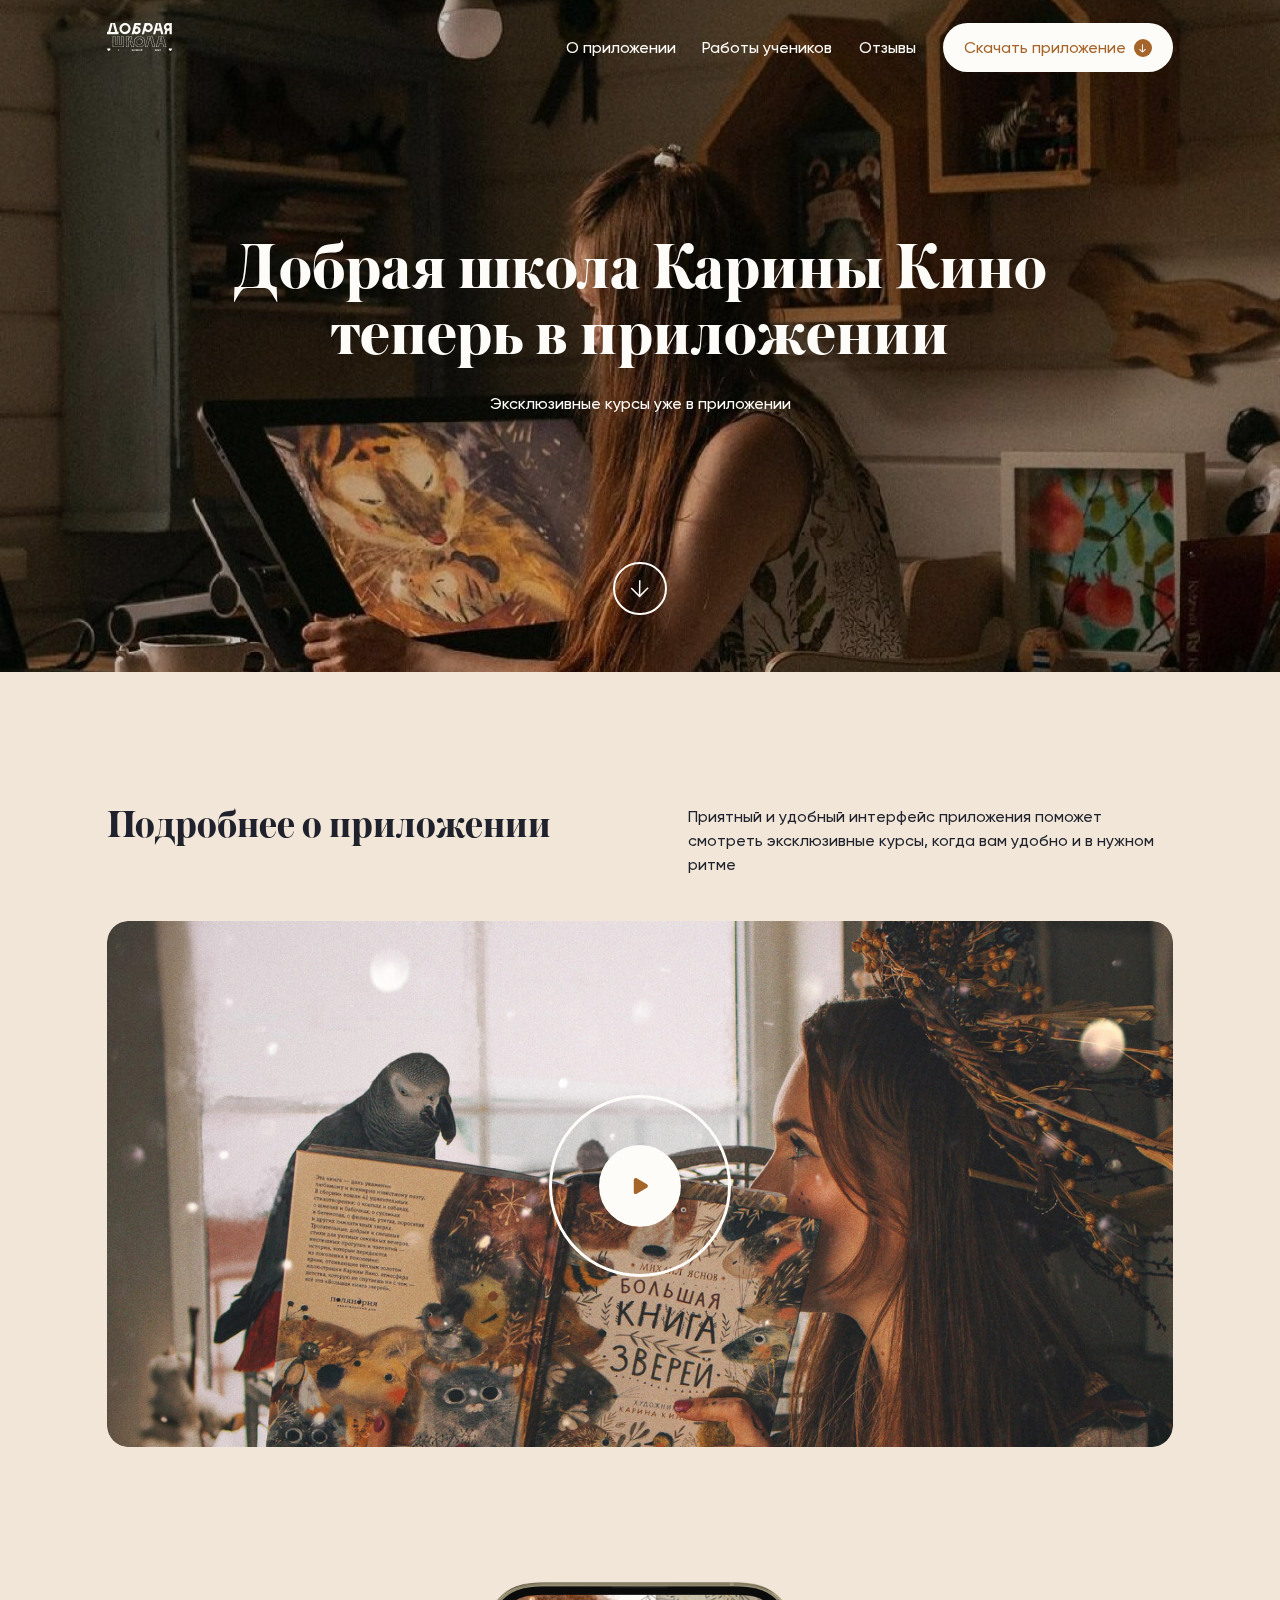
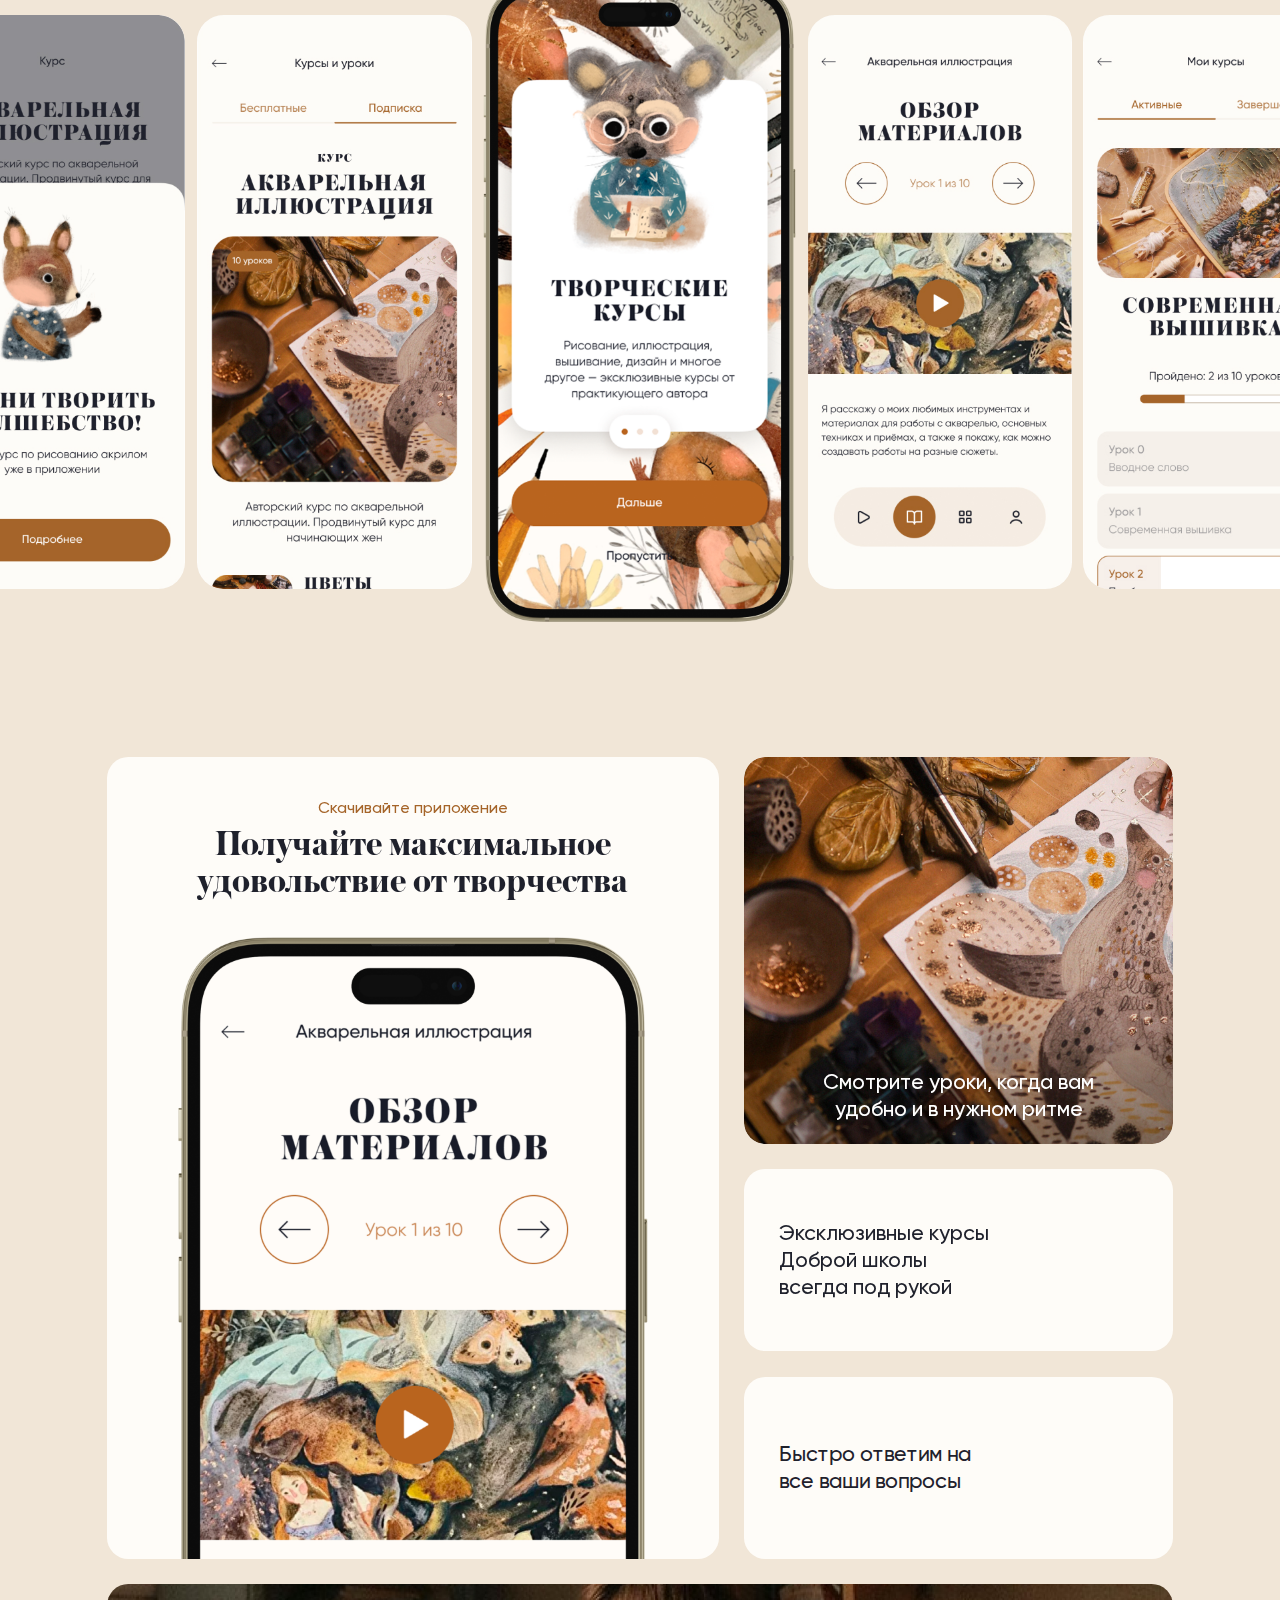
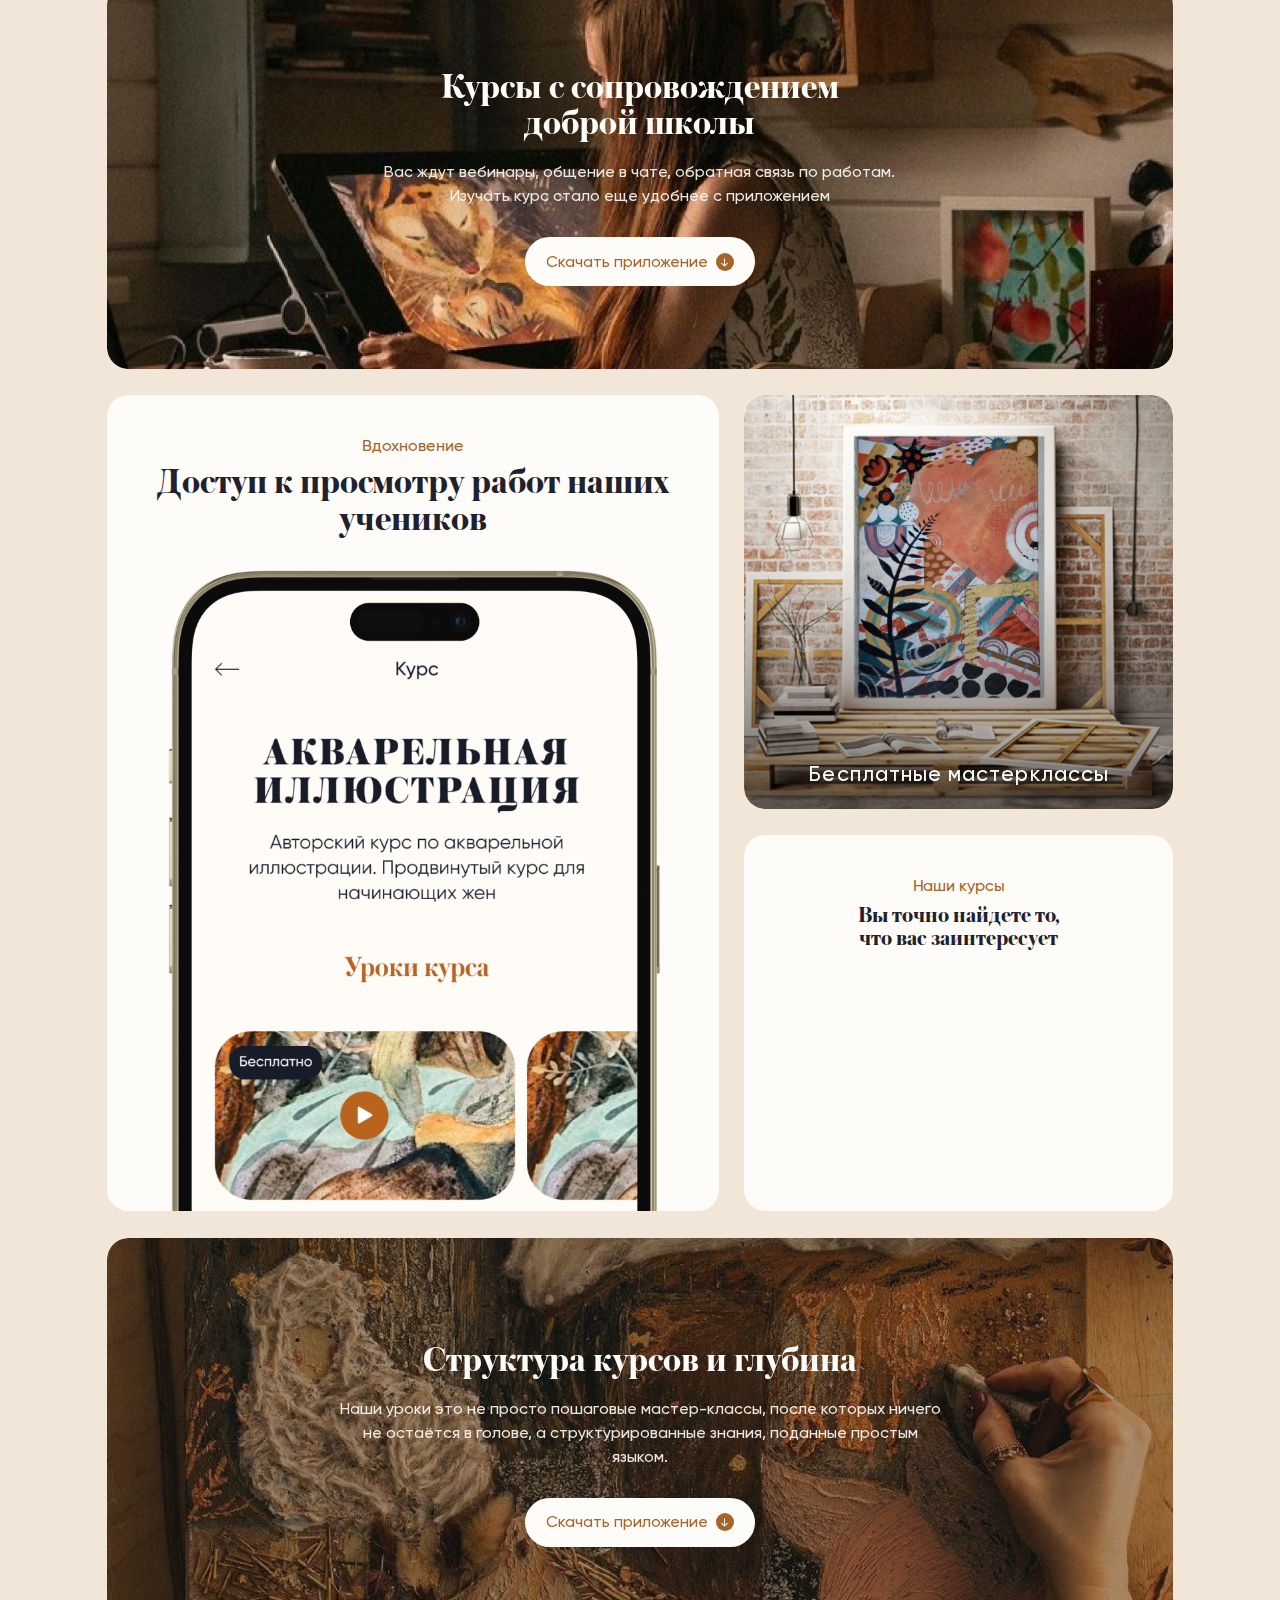
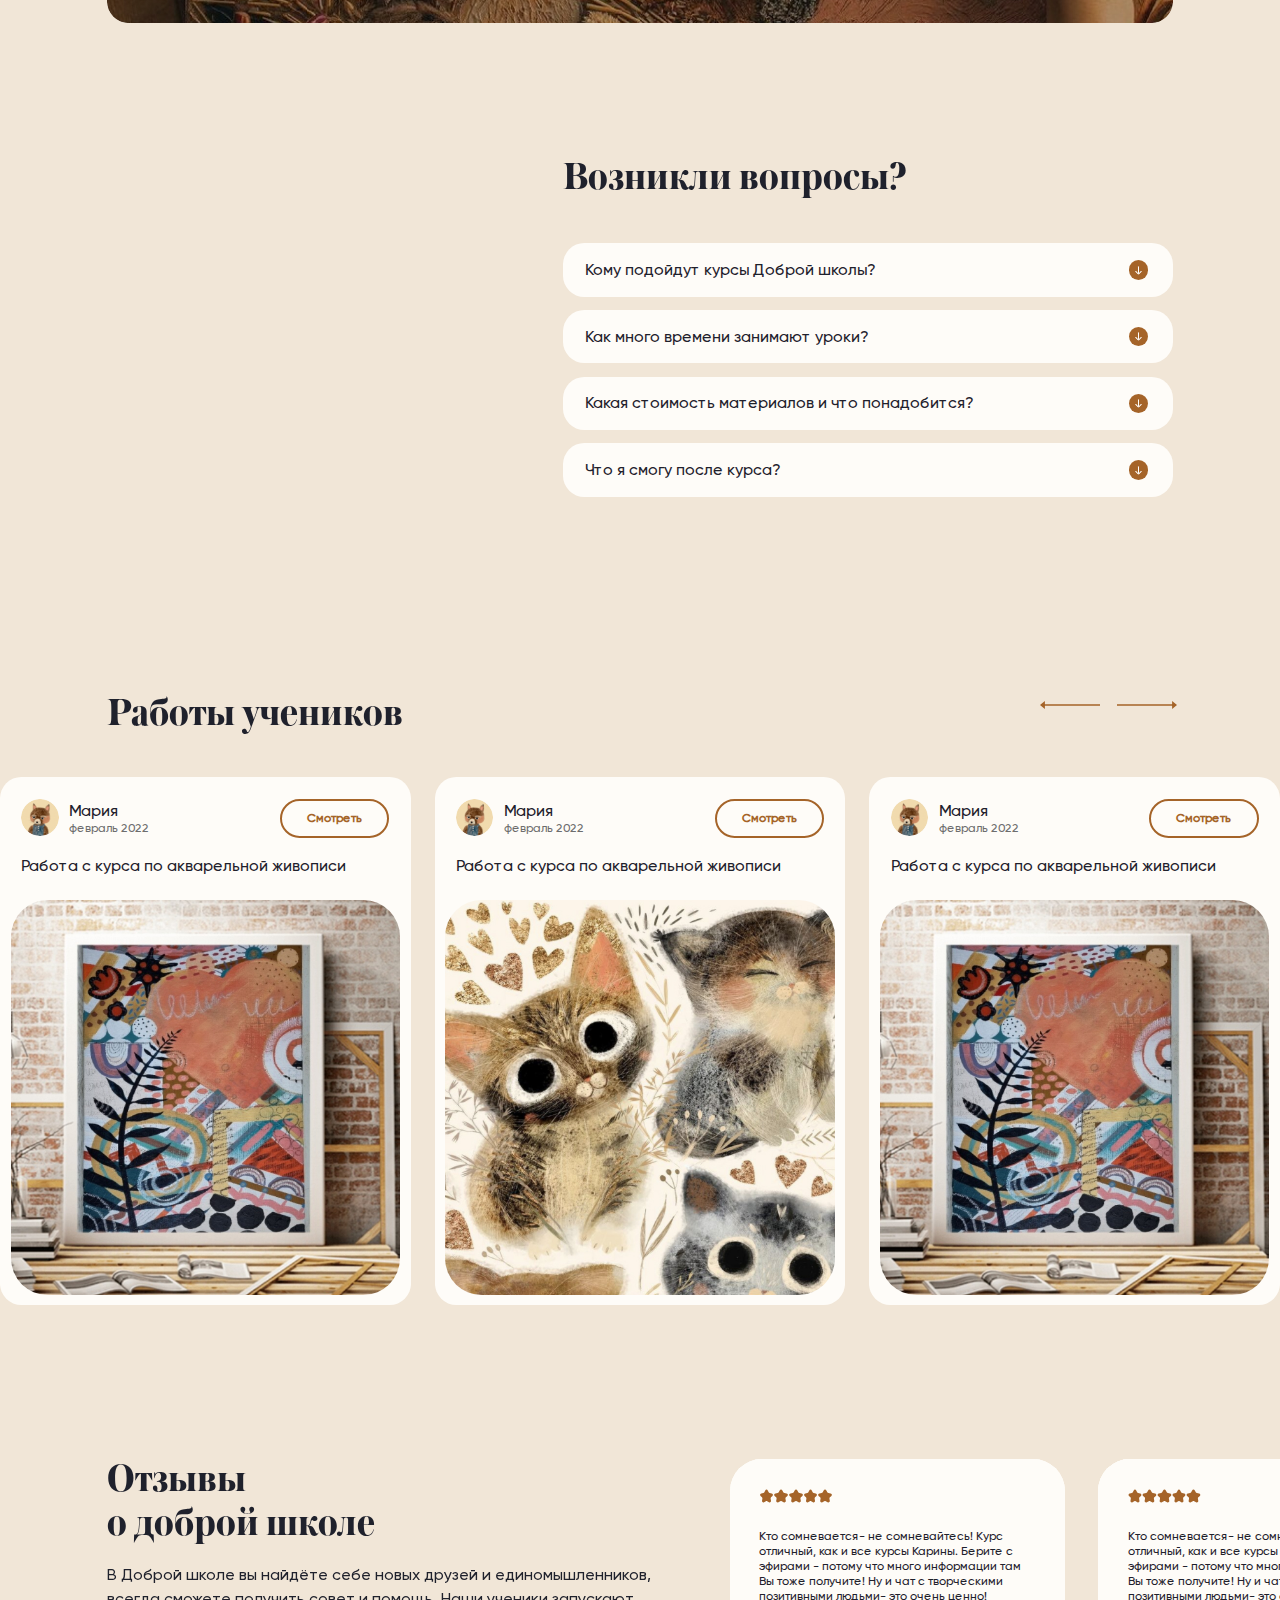
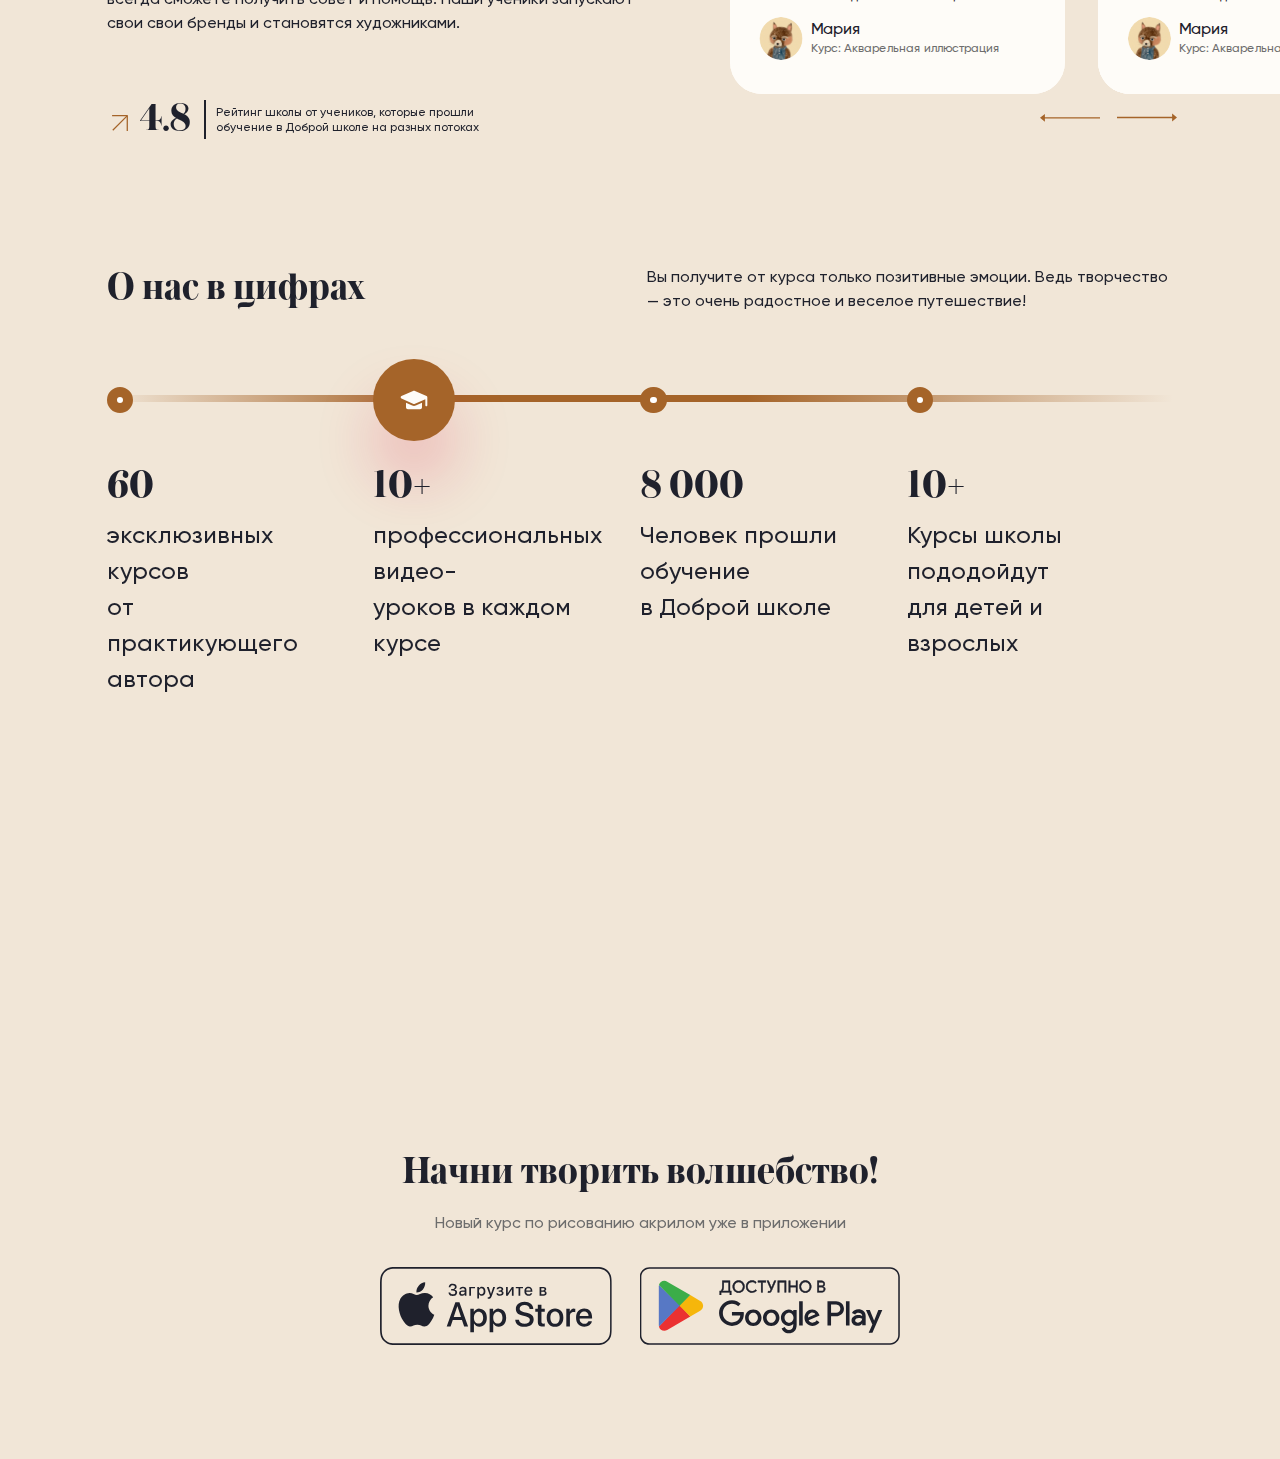
==== commit c1a86f23: "fix:  scroll, add link head, change border-radius, pagination" ====
--- a/main.html
+++ b/main.html
@@ -23,6 +23,12 @@
             <div class="header__right-item"><a href="#about-app">О приложении</a></div>
             <div class="header__right-item"><a href="#student-work">Работы учеников</a></div>
             <div class="header__right-item"><a href="#reviews">Отзывы</a></div>
+            <div class="header__link">
+                <a href="#footer" class="fixed-link__main">
+                    <div class="fixed-link__main-text">Скачать приложение</div>
+                    <div class="fixed-link__main-icon"></div>
+                </a>
+            </div>
         </div>
     </div>
 </header>
--- a/css/style.css
+++ b/css/style.css
@@ -142,7 +142,7 @@
     -webkit-text-size-adjust: none;
   }
   .container {
-    padding: 0 3rem;
+    padding: 0 3.2rem;
     width: 100%;
   }
 }
@@ -173,7 +173,6 @@
   -webkit-box-align: center;
       -ms-flex-align: center;
           align-items: center;
-  margin-right: 38.6rem;
 }
 .header__right-item {
   font-weight: 500;
@@ -181,6 +180,14 @@
   line-height: 150%;
   color: #FEFCF8;
 }
+.header__link {
+  opacity: 1;
+  -webkit-transition: all 0.5s;
+  transition: all 0.5s;
+}
+.header__link.active {
+  opacity: 0;
+}
 
 @media (max-width: 48em) {
   .header {
@@ -190,7 +197,7 @@
     width: 18.4vw;
     height: 6vw;
   }
-  .header__right {
+  .header__right-item {
     display: none;
   }
 }
@@ -736,7 +743,7 @@
     height: 64.3vw;
   }
   .about-app__video img {
-    border-radius: 8.5vw;
+    border-radius: 8vw;
     height: 100%;
     -o-object-fit: cover;
        object-fit: cover;
@@ -793,7 +800,7 @@
   .about-app__video video {
     width: 100%;
     height: 100%;
-    border-radius: 8.5vw;
+    border-radius: 6.134vw;
     -o-object-fit: cover;
        object-fit: cover;
   }
@@ -808,8 +815,8 @@
     -webkit-backdrop-filter: blur(4.90647px);
             backdrop-filter: blur(4.90647px);
     border-radius: unset;
-    border-bottom-left-radius: 8.5vw;
-    border-bottom-right-radius: 8.5vw;
+    border-bottom-left-radius: 6.134vw;
+    border-bottom-right-radius: 6.134vw;
     bottom: 0;
     left: 0;
     right: 0;
@@ -857,12 +864,12 @@
     position: absolute;
     cursor: pointer;
     width: auto;
-    height: 1vw;
+    height: 0.54vw;
     border-radius: 23.5511px;
     left: 0;
     right: 0;
     margin: 0 3.2vw;
-    bottom: 12vw;
+    bottom: 12.3vw;
   }
   .about-app__video-progress-filled {
     border-radius: 23.5511px;
@@ -877,7 +884,7 @@
     position: absolute;
     border-radius: 50%;
     right: -1vw;
-    bottom: -0.1vw;
+    bottom: -0.5vw;
   }
   .about-app__video-current, .about-app__video-duration {
     width: 6rem;
@@ -1087,10 +1094,10 @@
     height: 200vw;
   }
   .app-look__item:first-child img {
-    border-radius: 8.5vw;
+    border-radius: 8vw;
   }
   .app-look__item:last-child img {
-    border-radius: 8.5vw;
+    border-radius: 8vw;
   }
   .app-look__pagination {
     bottom: -4vw;
@@ -1463,7 +1470,7 @@
     margin-bottom: 3.2vw;
   }
   .frames__first-item {
-    border-radius: 8.5vw;
+    border-radius: 8vw;
     background-color: #FEFCF8;
     position: relative;
   }
@@ -1534,7 +1541,7 @@
     margin-bottom: 3.2vw;
   }
   .frames__second-item {
-    border-radius: 8.5vw;
+    border-radius: 8vw;
     background-color: #FEFCF8;
     position: relative;
   }
@@ -1592,7 +1599,7 @@
   }
   .frames__big {
     position: relative;
-    border-radius: 8.5vw;
+    border-radius: 8vw;
     width: 100%;
     height: 146vw;
     margin-bottom: 3.2vw;
@@ -1608,7 +1615,7 @@
   .frames__big-img img {
     width: 100%;
     height: 100%;
-    border-radius: 8.5vw;
+    border-radius: 8vw;
   }
   .frames__big-info {
     width: auto;
@@ -1632,7 +1639,7 @@
   .frames__main-link {
     width: 62.7vw;
     height: 13.87vw;
-    border-radius: 8.5vw;
+    border-radius: 8vw;
     padding: 0 5.3vw;
   }
   .frames__main-link-text {
@@ -1705,7 +1712,7 @@
 .questions__item.active .questions__item-text {
   display: block;
   padding-bottom: 2rem;
-  height: 12.6rem;
+  max-height: 200rem;
 }
 .questions__item.active .questions__item-icon {
   background-color: #1F212C;
@@ -1763,7 +1770,7 @@
   -webkit-transition: all 0.5s;
   transition: all 0.5s;
   padding-bottom: 0;
-  height: 0;
+  max-height: 0;
   overflow: hidden;
   transition: all 0.5s;
 }
@@ -1819,15 +1826,15 @@
     width: 100%;
     position: relative;
     background: #FEFCF8;
-    border-radius: 8.5vw;
-    padding: 3.2vw;
+    border-radius: 6.67vw;
+    padding: 3.2vw 3.2vw 3.2vw 4.27vw;
     cursor: pointer;
   }
   .questions__item.active .questions__item-text {
     display: block;
     padding-top: 4.8vw;
     padding-bottom: 0;
-    height: 17vw;
+    max-height: 200vw;
   }
   .questions__item.active .questions__item-icon {
     background-color: #1F212C;
@@ -1837,7 +1844,7 @@
             transform: rotate(180deg);
   }
   .questions__item-head {
-    margin: 0 0.8vw 0;
+    margin: 0;
     height: auto;
   }
   .questions__item-title {
@@ -1853,19 +1860,19 @@
   .questions__item-icon::after {
     height: 8.1vw;
     width: 2.7vw;
-    top: 0;
+    top: -0.4vw;
+    left: 0.3vw;
   }
   .questions__item-text {
     width: auto;
     font-weight: 500;
     font-size: 3.2vw;
     line-height: 125%;
-    margin-left: 4.3vw;
-    margin-right: 4.3vw;
     -webkit-transition: all 0.5s;
     transition: all 0.5s;
     padding-bottom: 0;
-    height: 0;
+    margin: 0;
+    max-height: 0;
     overflow: hidden;
     transition: all 0.5s;
   }
@@ -2297,8 +2304,8 @@
   background-repeat: no-repeat;
   background-size: 100% 100%;
   width: 9rem;
-  height: 1.2rem;
-  top: 42.6rem;
+  height: 3.2rem;
+  top: 40.6rem;
 }
 .reviews__btn-next::after, .reviews__btn-prev::after {
   content: unset;
@@ -2388,7 +2395,7 @@
   }
   .reviews__slide {
     background: #FEFCF8;
-    border-radius: 8.5vw;
+    border-radius: 8vw;
     display: -webkit-box;
     display: -ms-flexbox;
     display: flex;
@@ -2744,7 +2751,7 @@
   .fixed-link__main {
     width: 62.7vw;
     height: 13.87vw;
-    border-radius: 8.5vw;
+    border-radius: 8vw;
     padding: 0 5.3vw;
   }
   .fixed-link__main-text {
@@ -2762,6 +2769,7 @@
     height: 8.1vw;
     width: 2.7vw;
     top: 0;
+    left: 0.2vw;
   }
 }
 @media (min-width: 48.01em) {
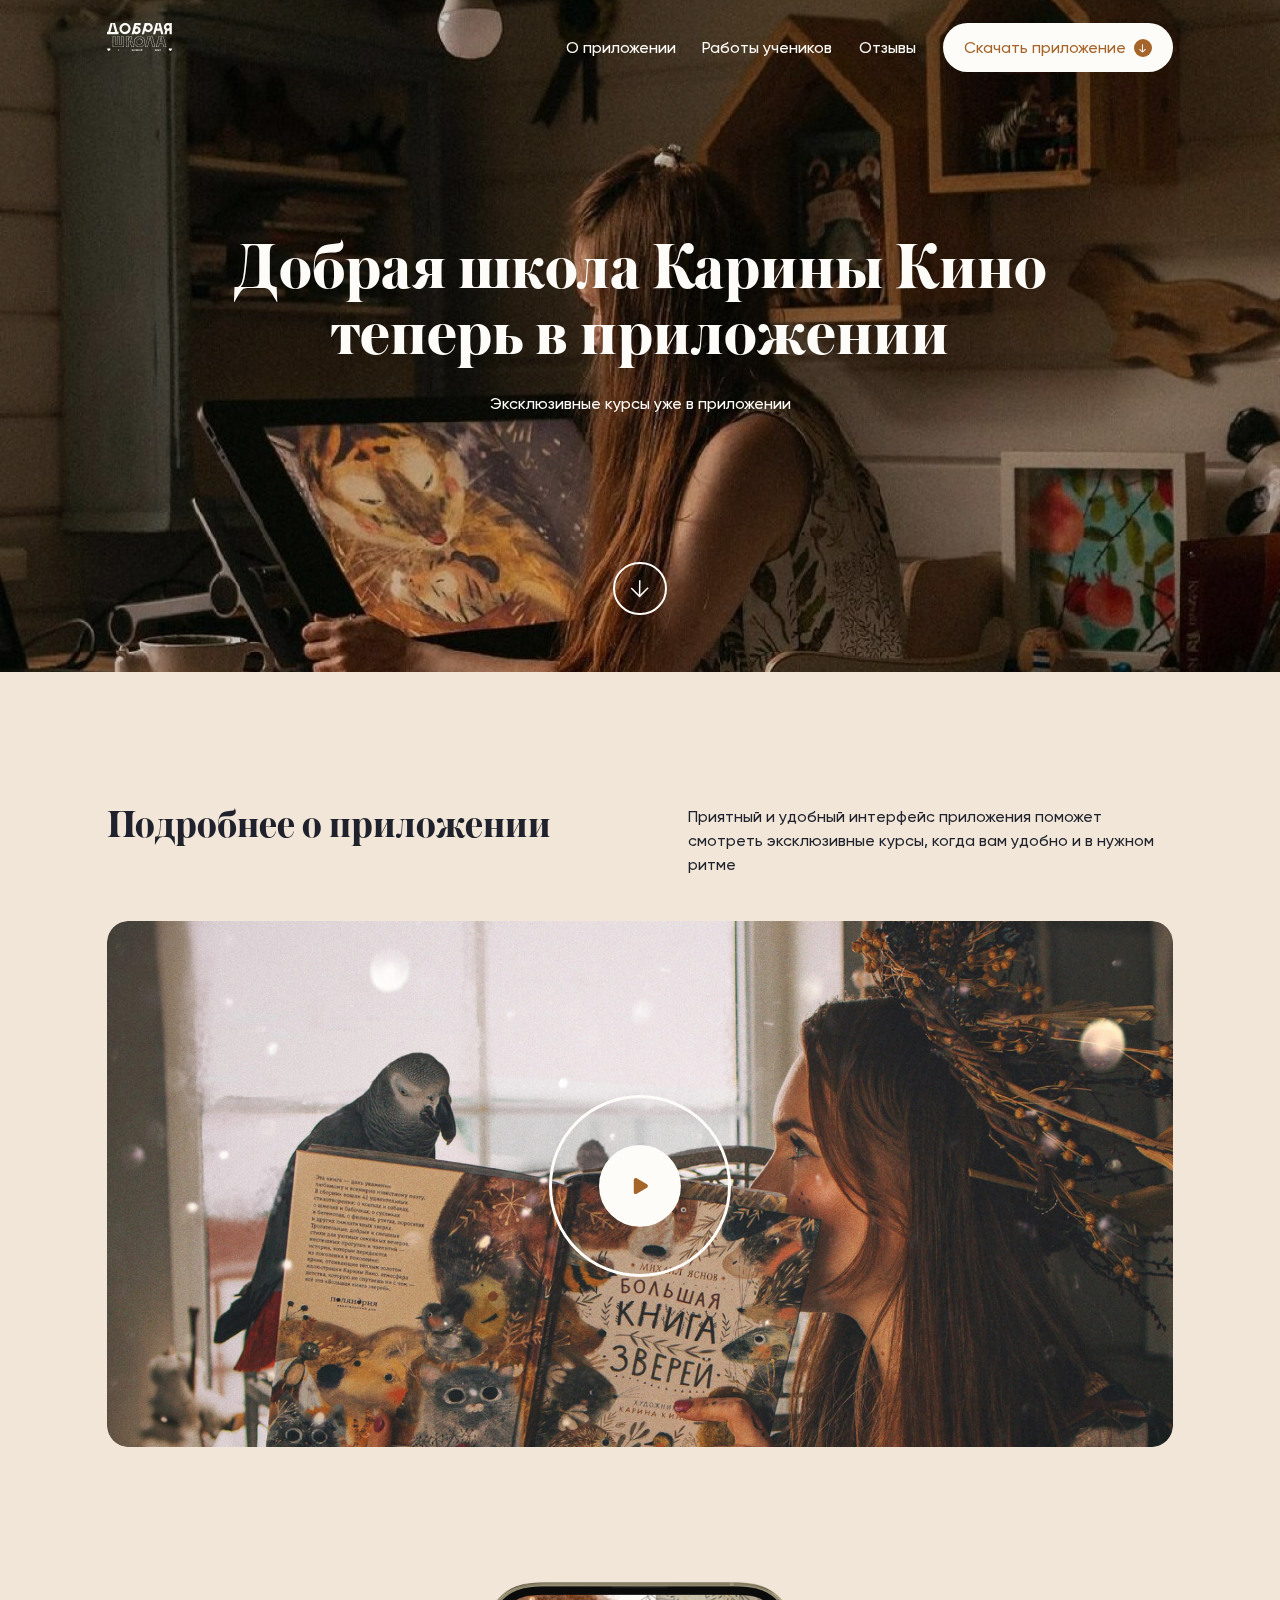
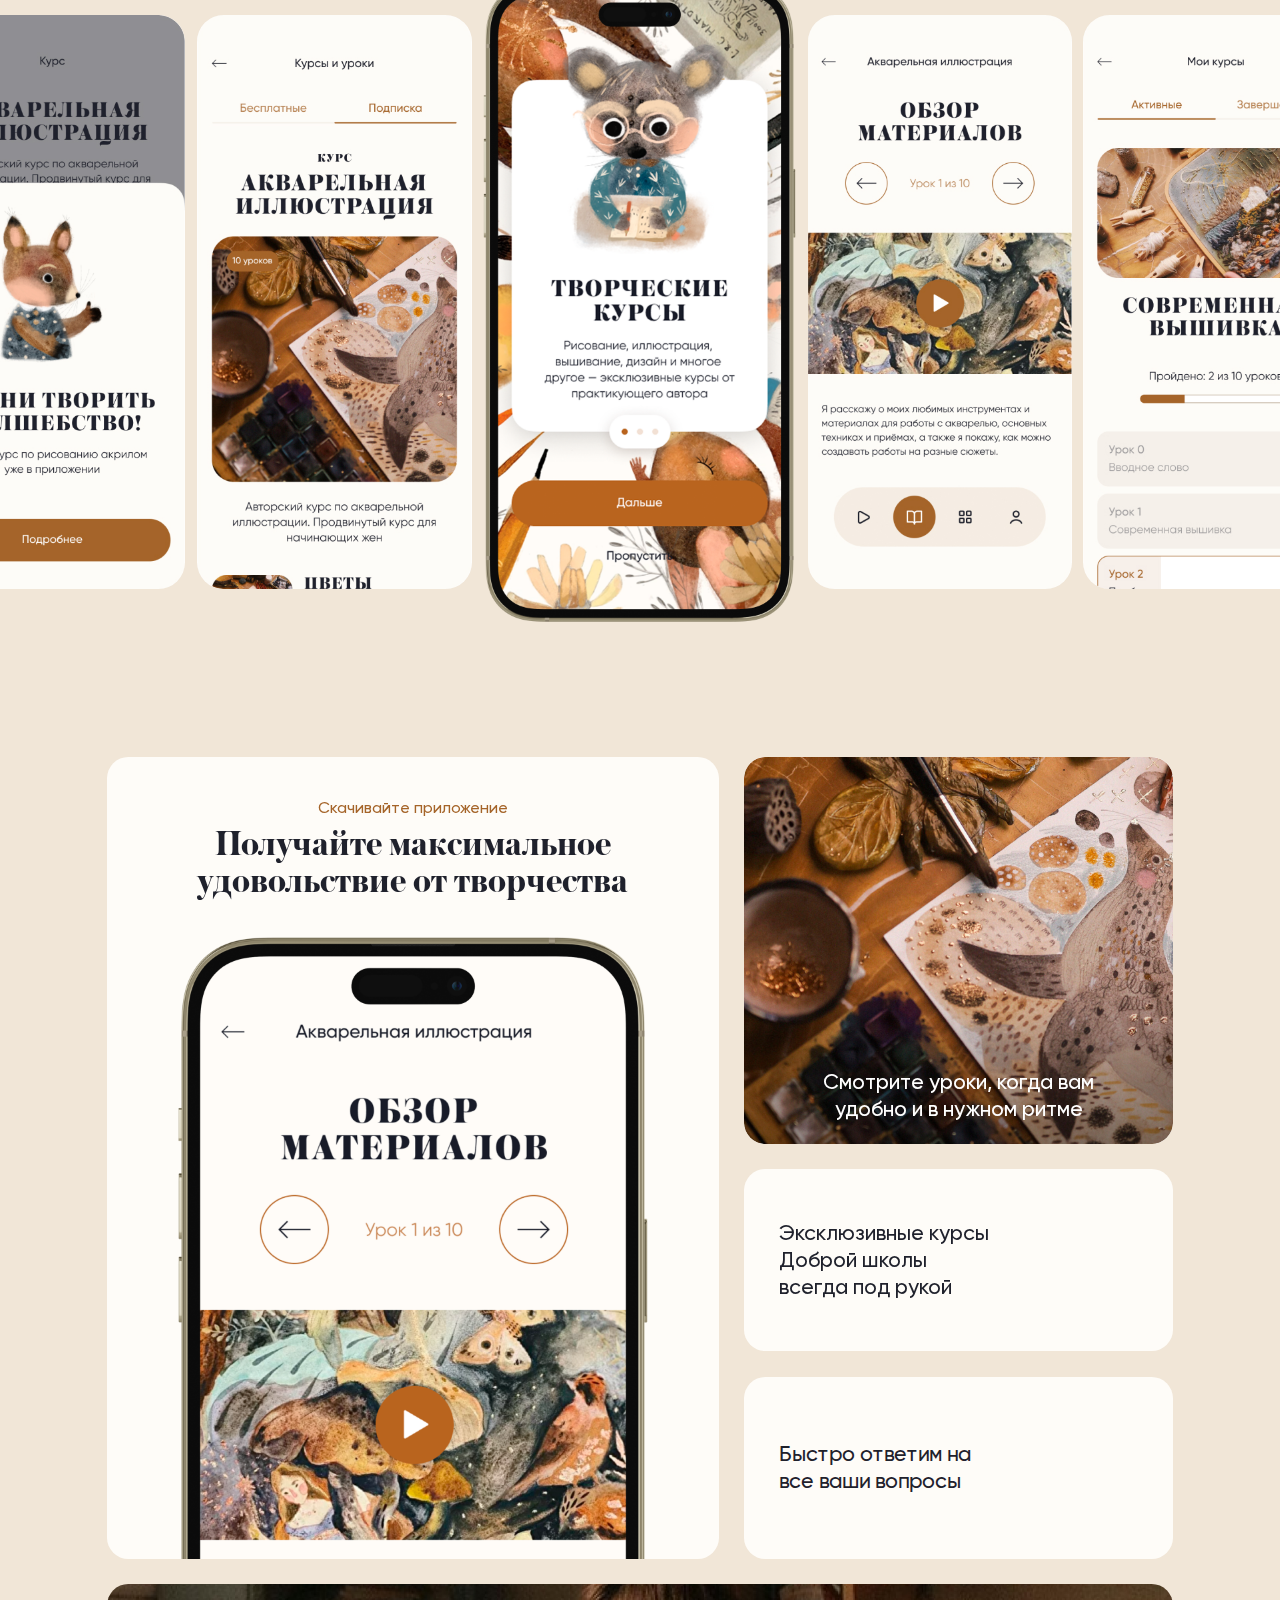
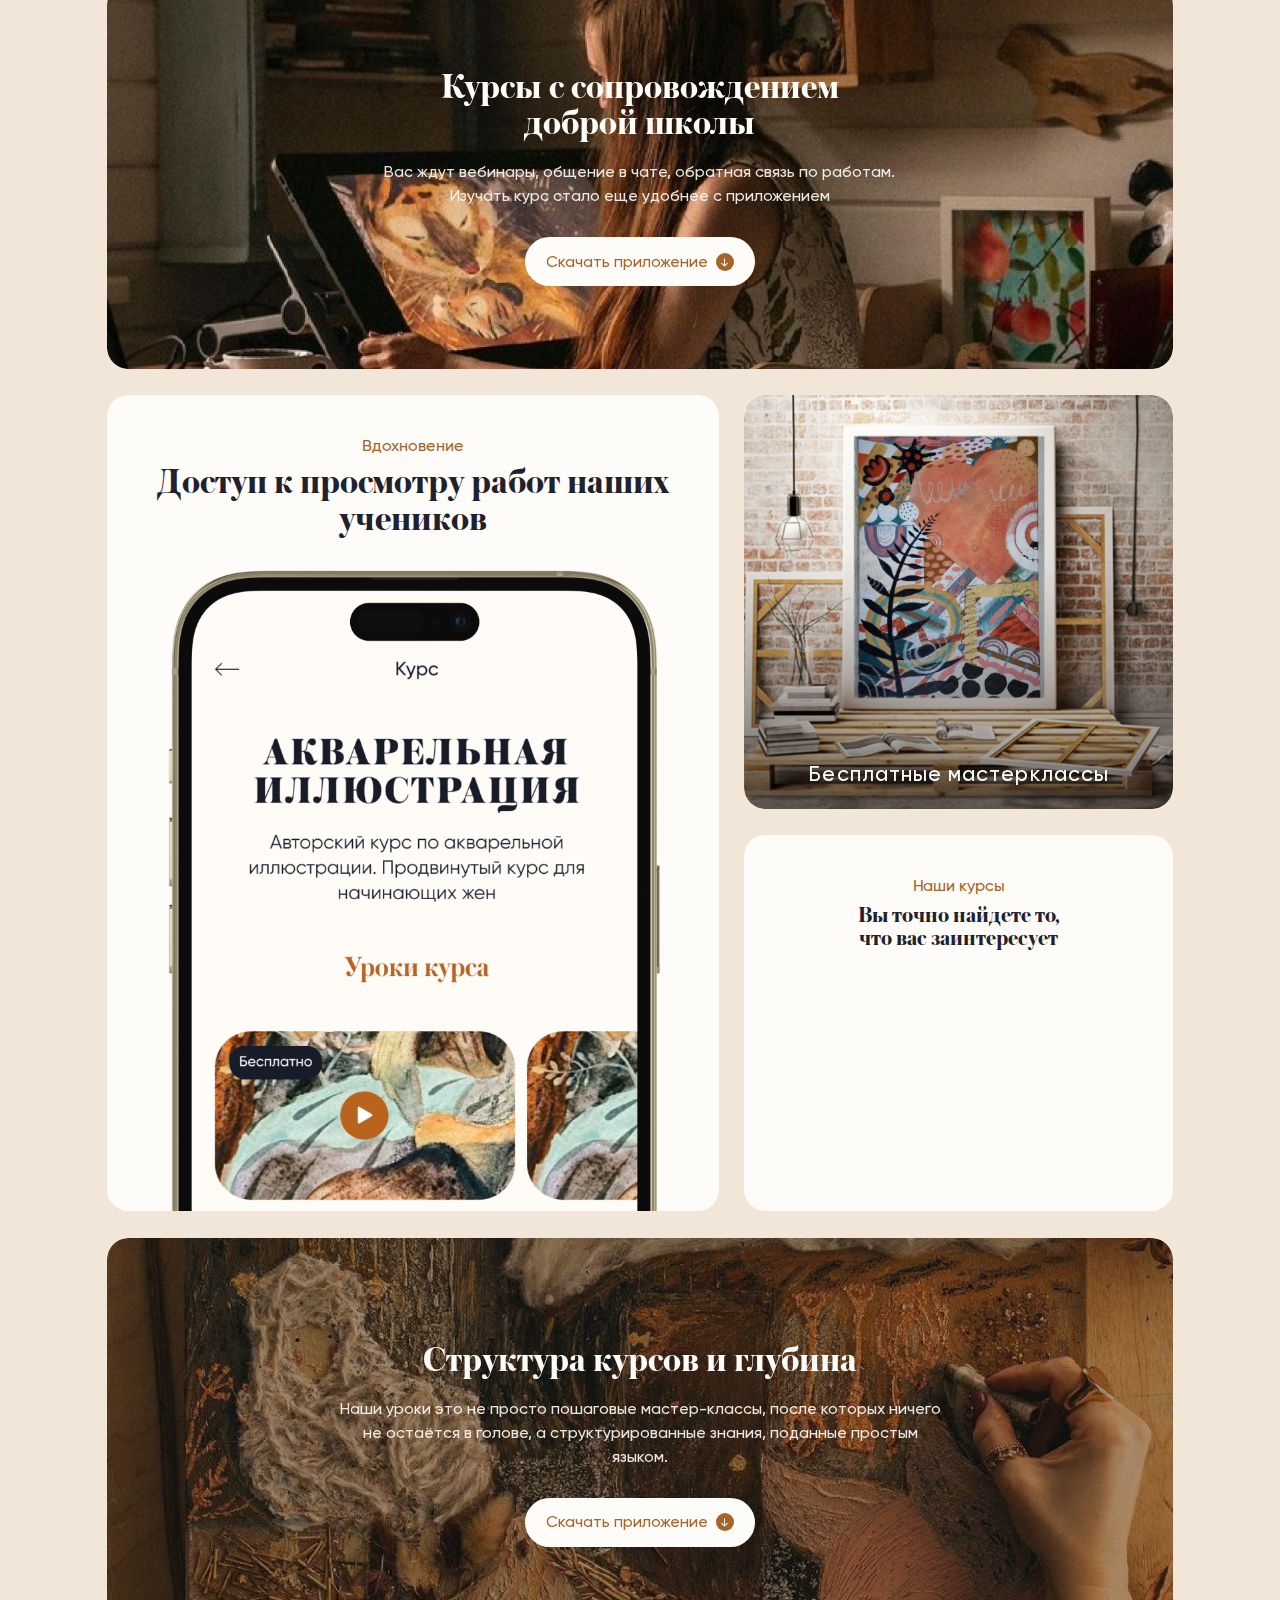
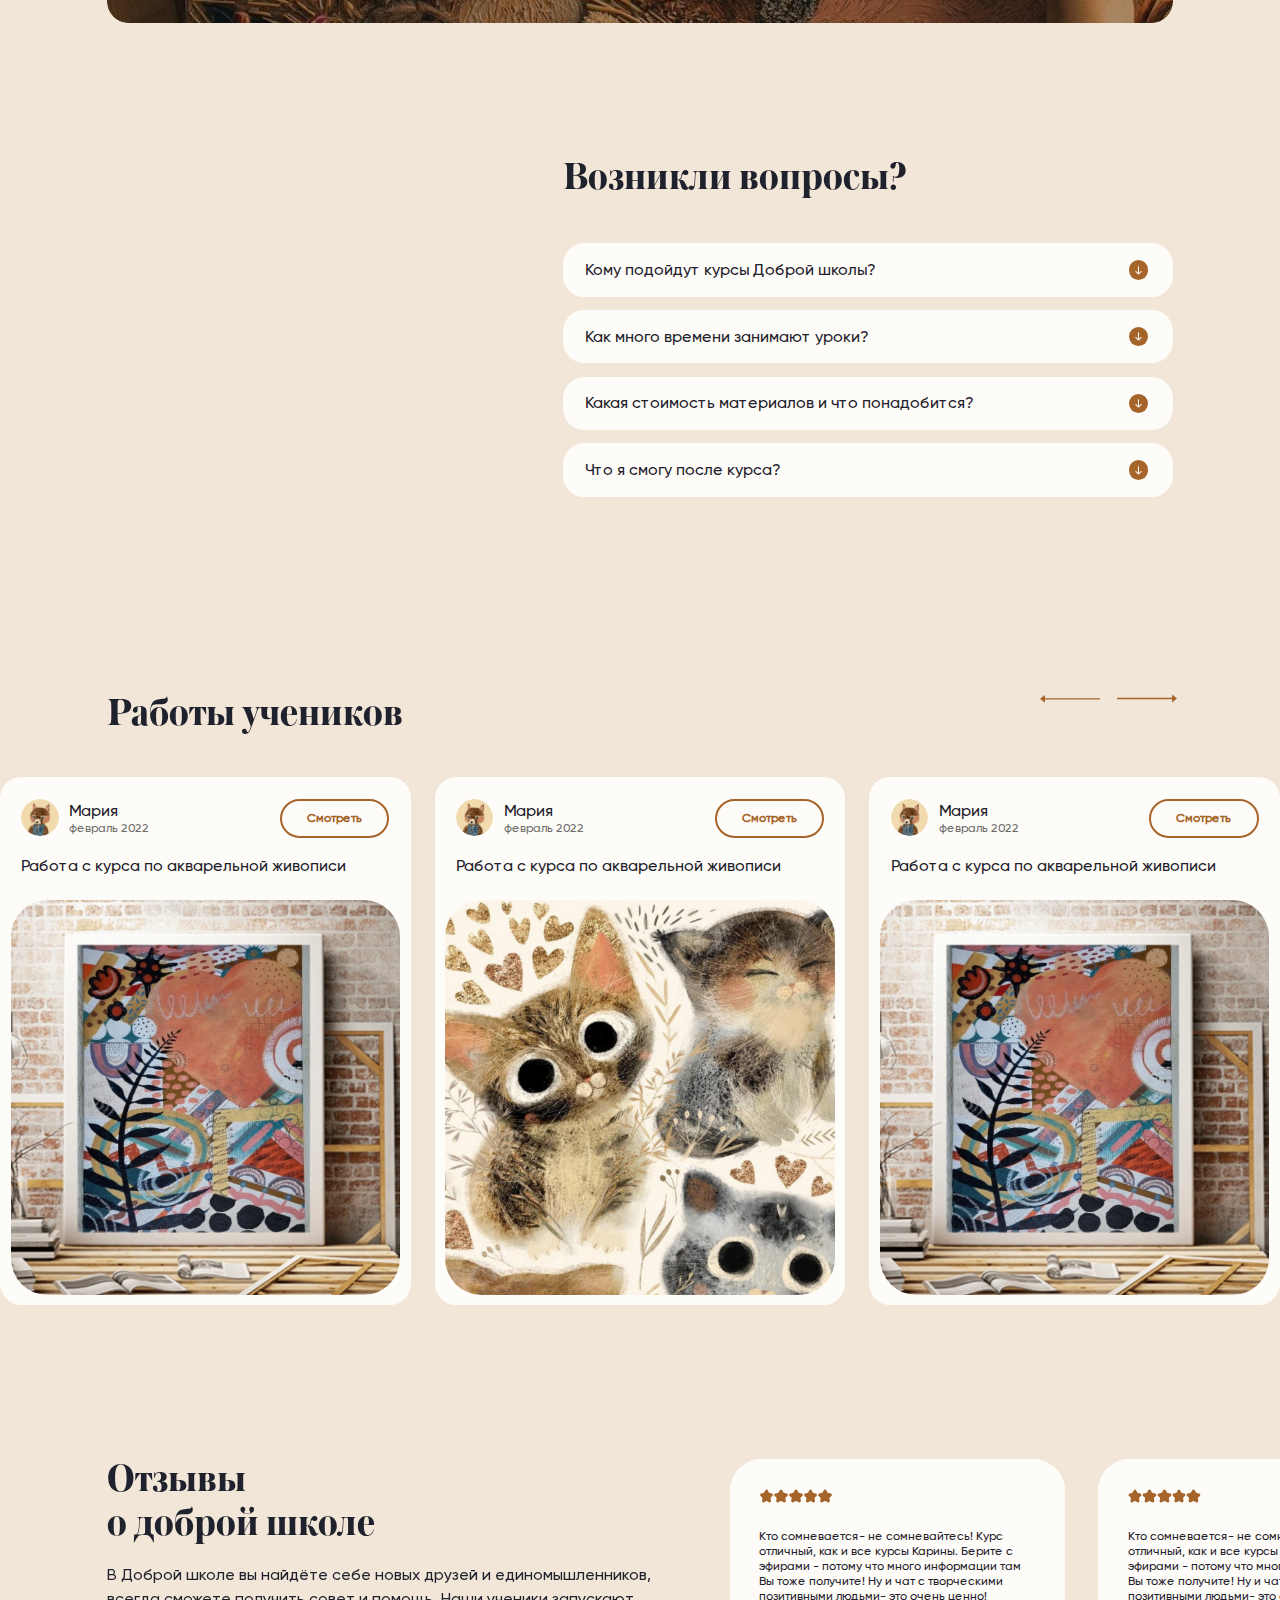
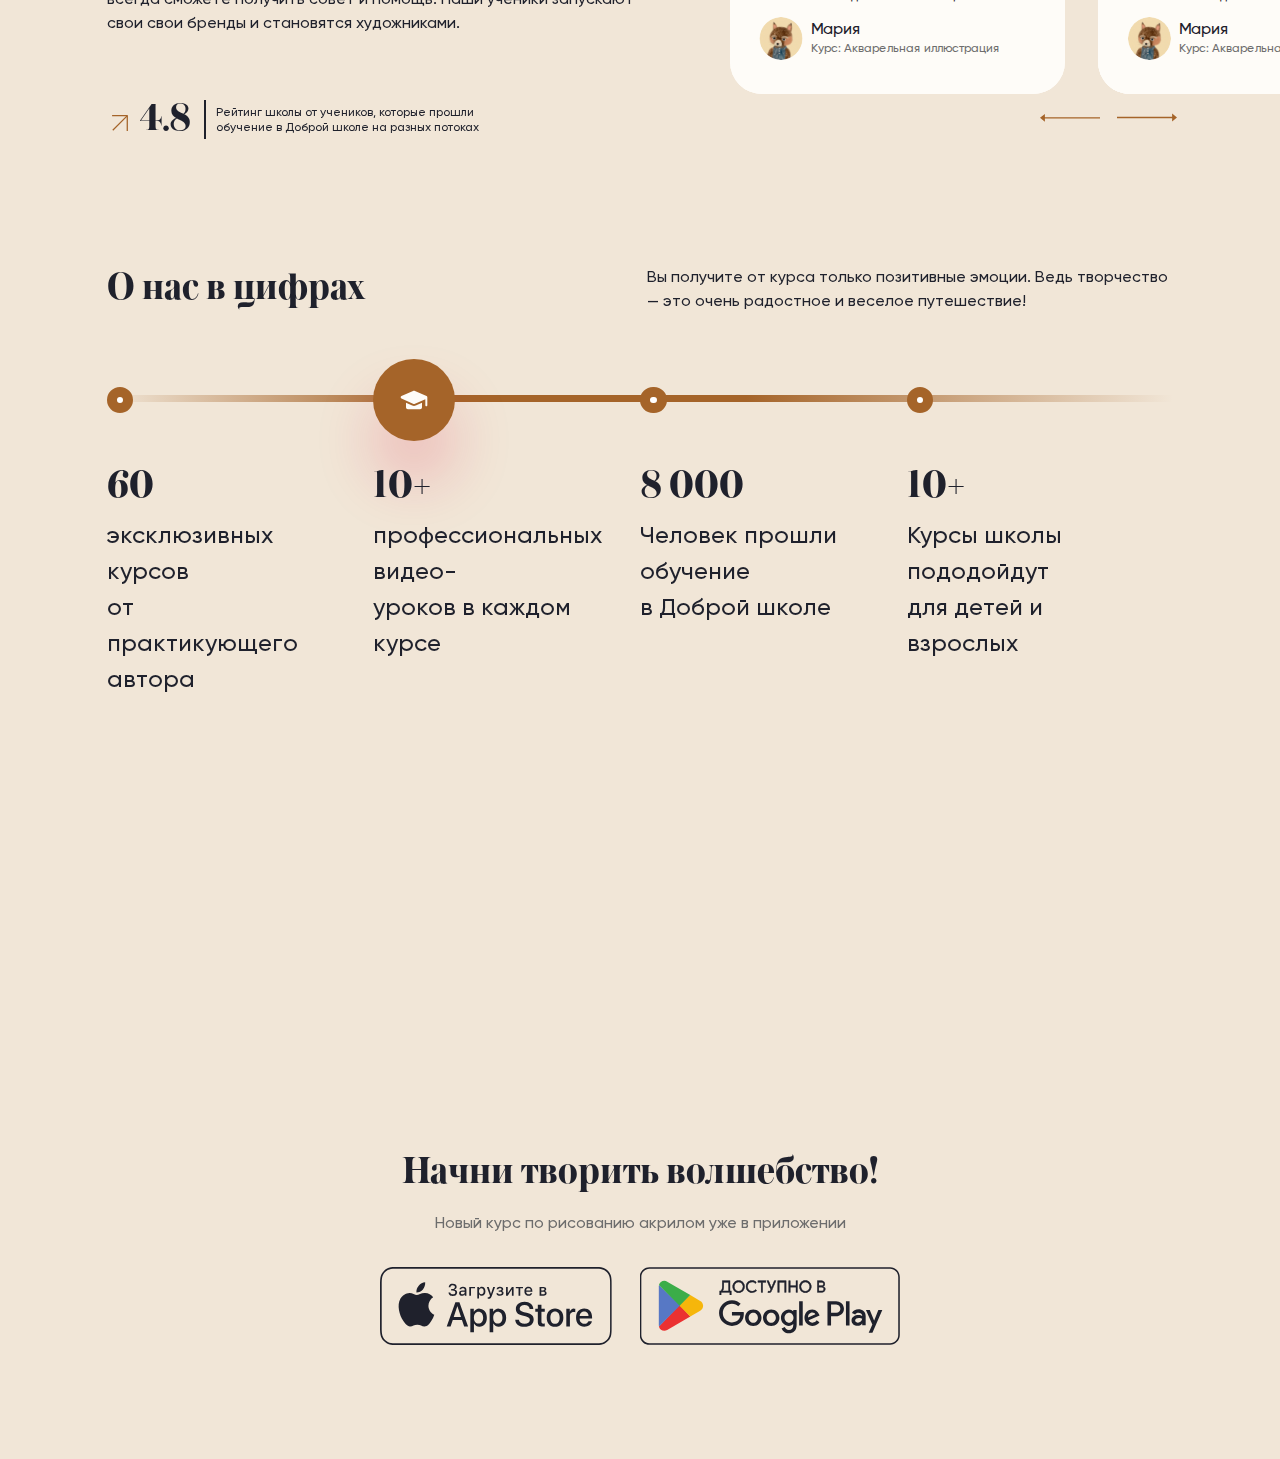
==== commit 72bc13e8: "fix: scroll" ====
--- a/main.html
+++ b/main.html
@@ -191,7 +191,7 @@
                 <div class="frames__big-info">
                     <div class="frames__big-info-title">Курсы с сопровождением доброй школы</div>
                     <div class="frames__big-info-text">Вас ждут вебинары, общение в чате, обратная связь по работам. Изучать курс стало еще удобнее с приложением</div>
-                    <a href="" class="frames__main-link">
+                    <a href="#footer" class="frames__main-link">
                         <div class="frames__main-link-text">Скачать приложение</div>
                         <div class="frames__main-link-icon"></div>
                     </a>
@@ -238,7 +238,7 @@
                 <div class="frames__big-info">
                     <div class="frames__big-info-title">Структура курсов и глубина</div>
                     <div class="frames__big-info-text">Наши уроки это не просто пошаговые мастер-классы, после которых ничего не остаётся в голове, а структурированные знания, поданные простым языком.</div>
-                    <a href="" class="frames__main-link">
+                    <a href="#footer" class="frames__main-link">
                         <div class="frames__main-link-text">Скачать приложение</div>
                         <div class="frames__main-link-icon"></div>
                     </a>
--- a/css/style.css
+++ b/css/style.css
@@ -1980,8 +1980,8 @@
   background-repeat: no-repeat;
   background-size: 100% 100%;
   width: 9rem;
-  height: 1.2rem;
-  top: 4.6rem;
+  height: 3.2rem;
+  top: 2.6rem;
 }
 .student-work__btn-next::after, .student-work__btn-prev::after {
   content: unset;
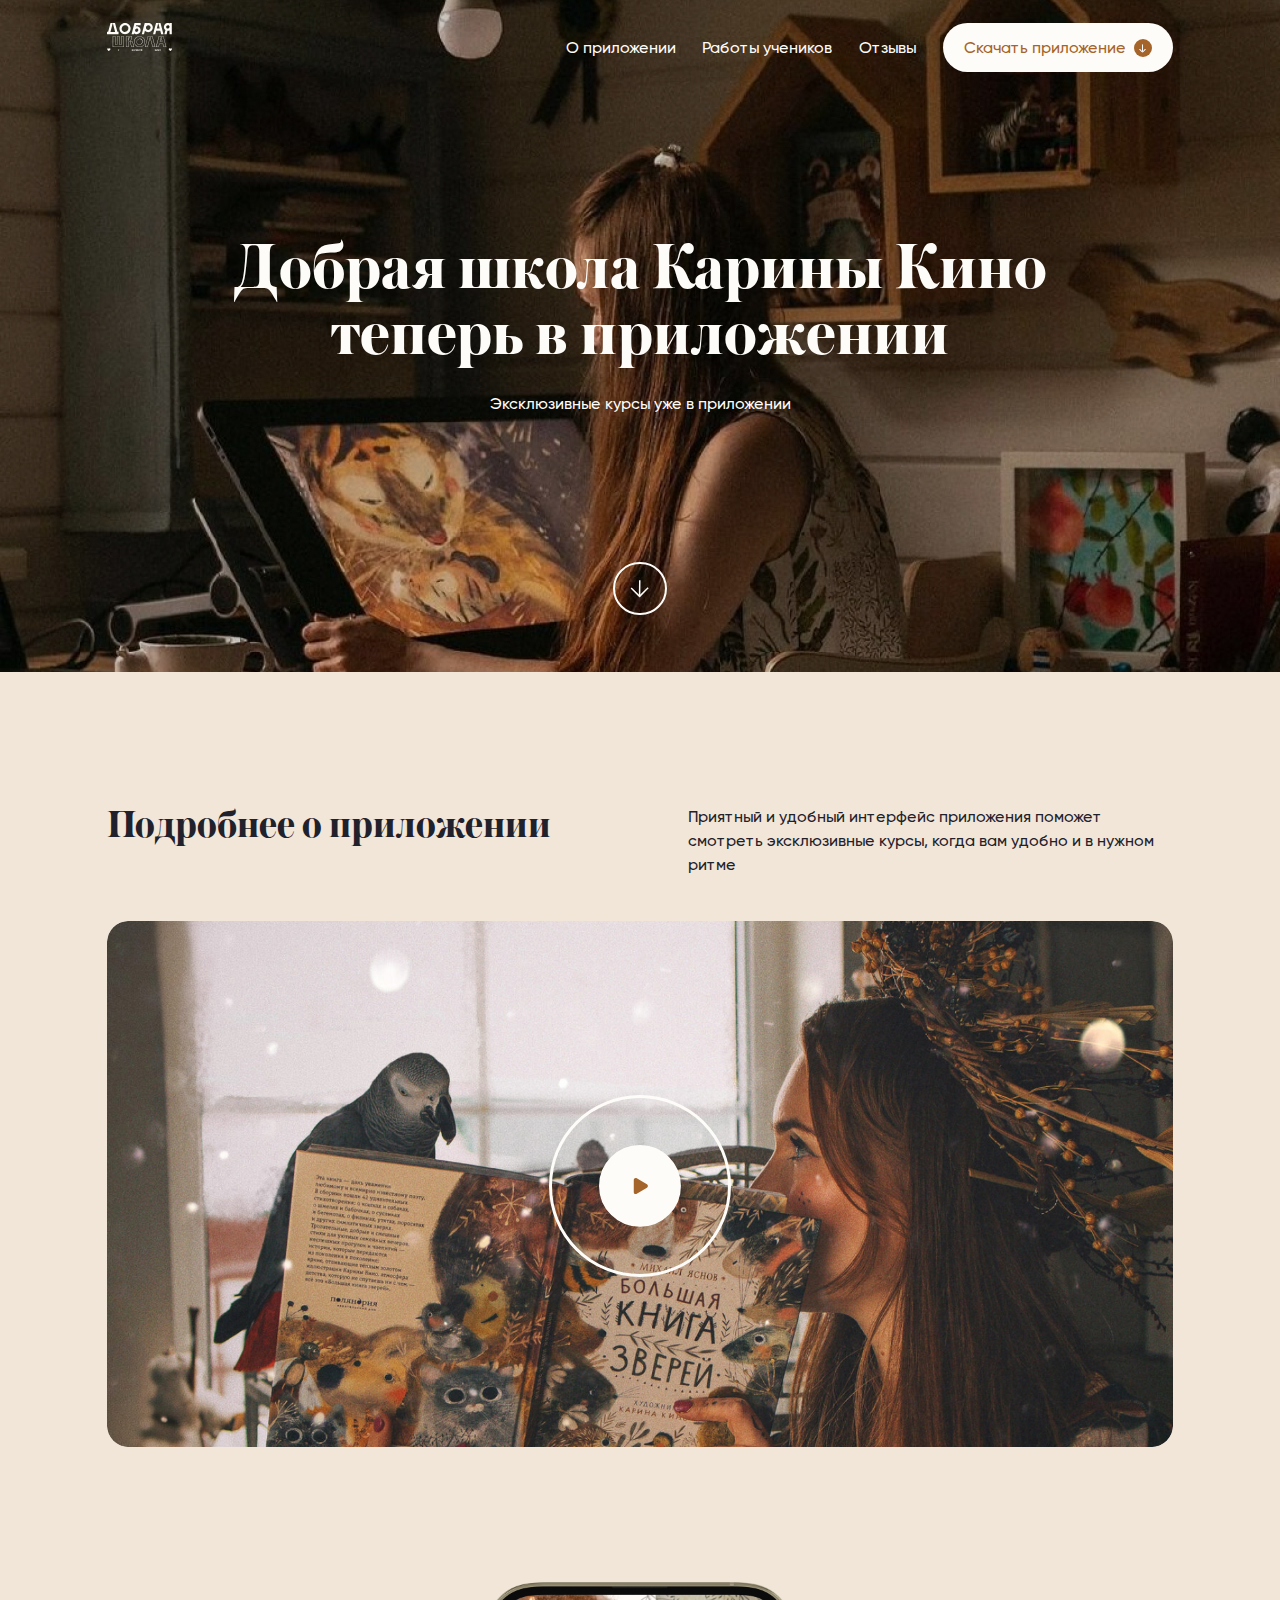
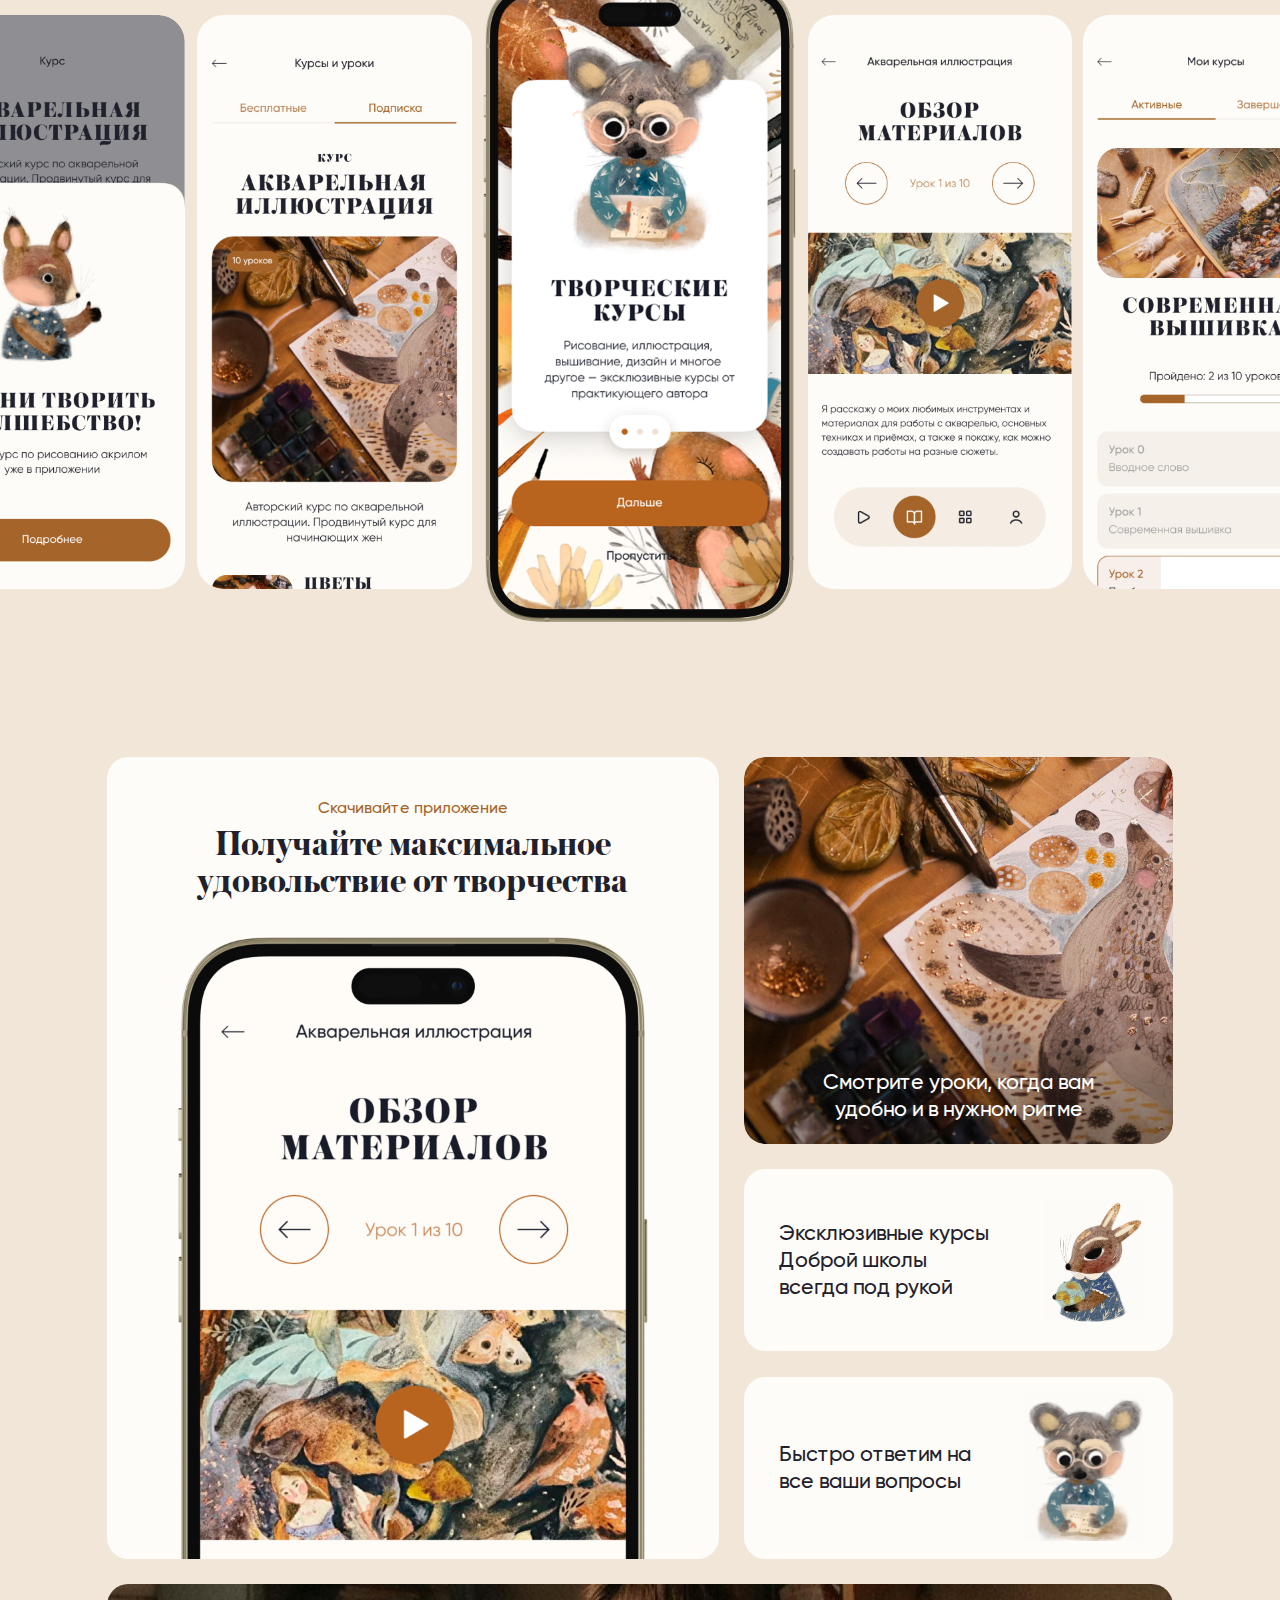
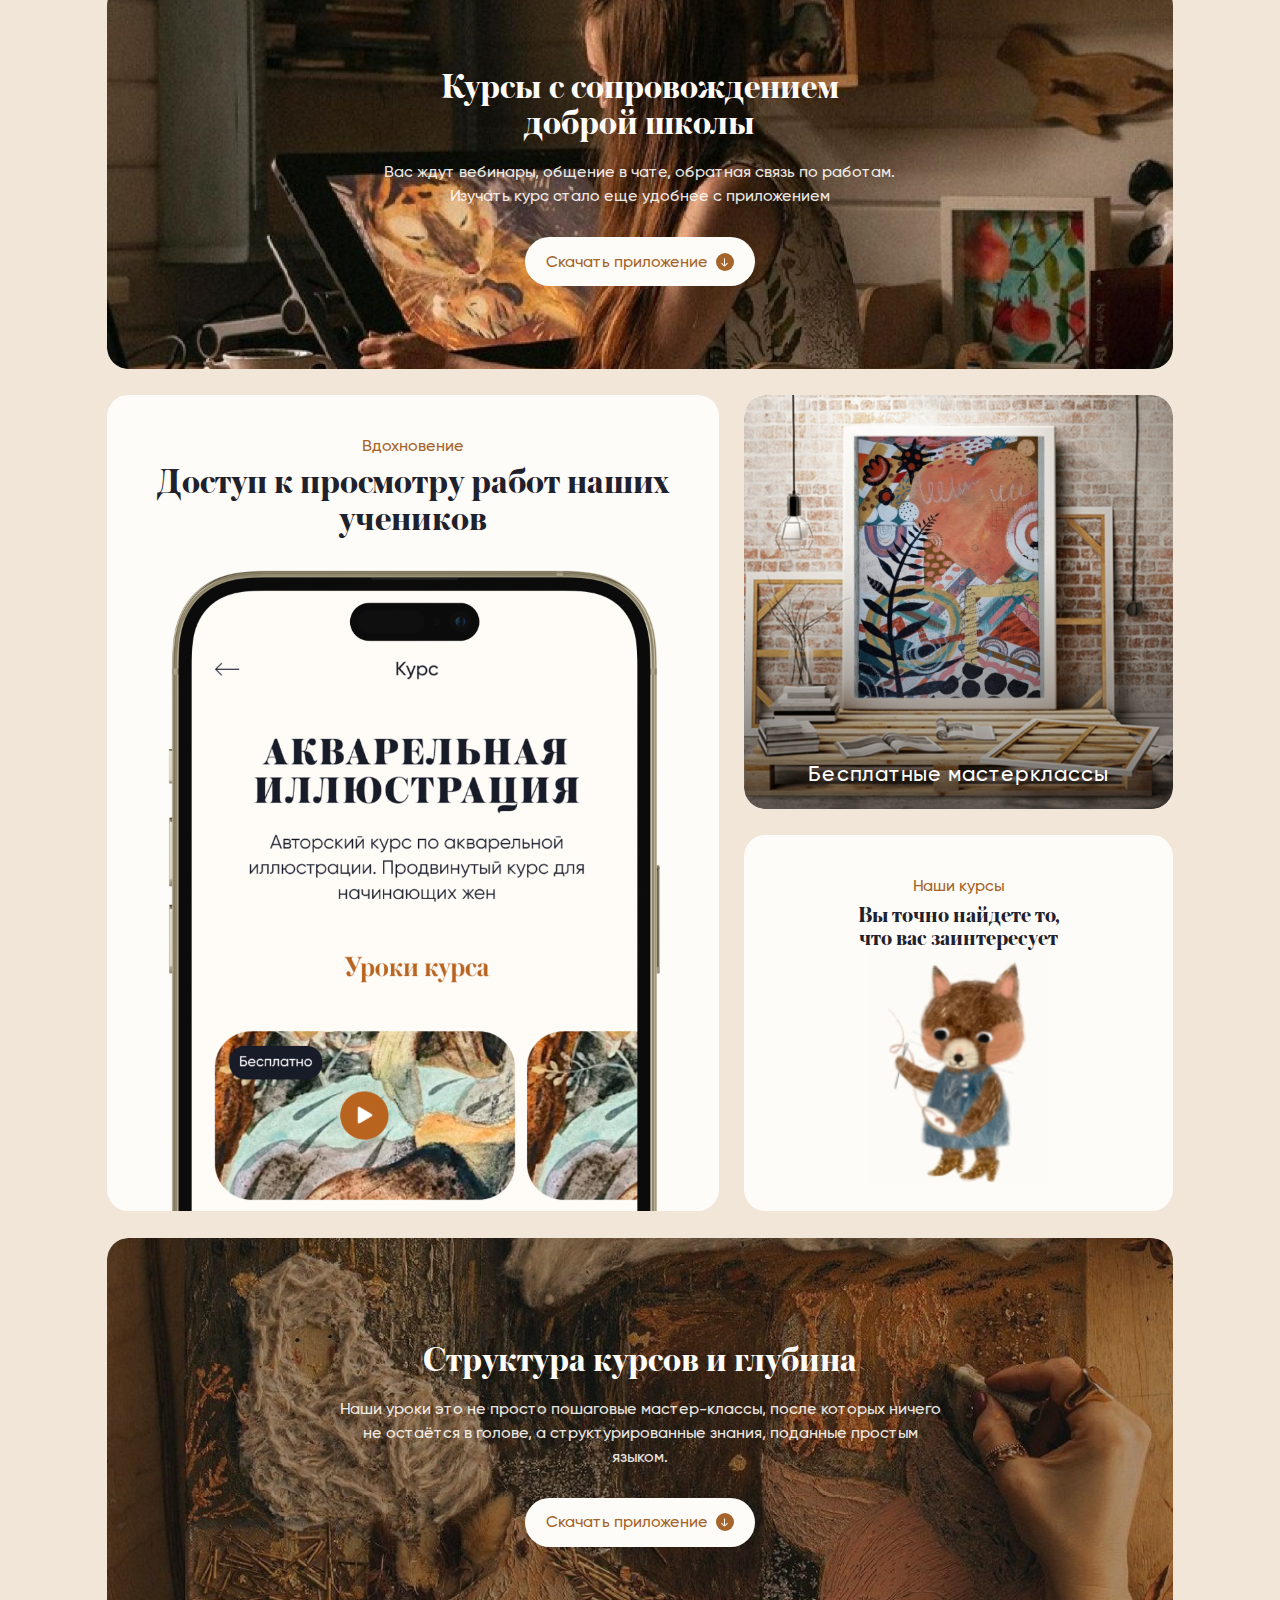
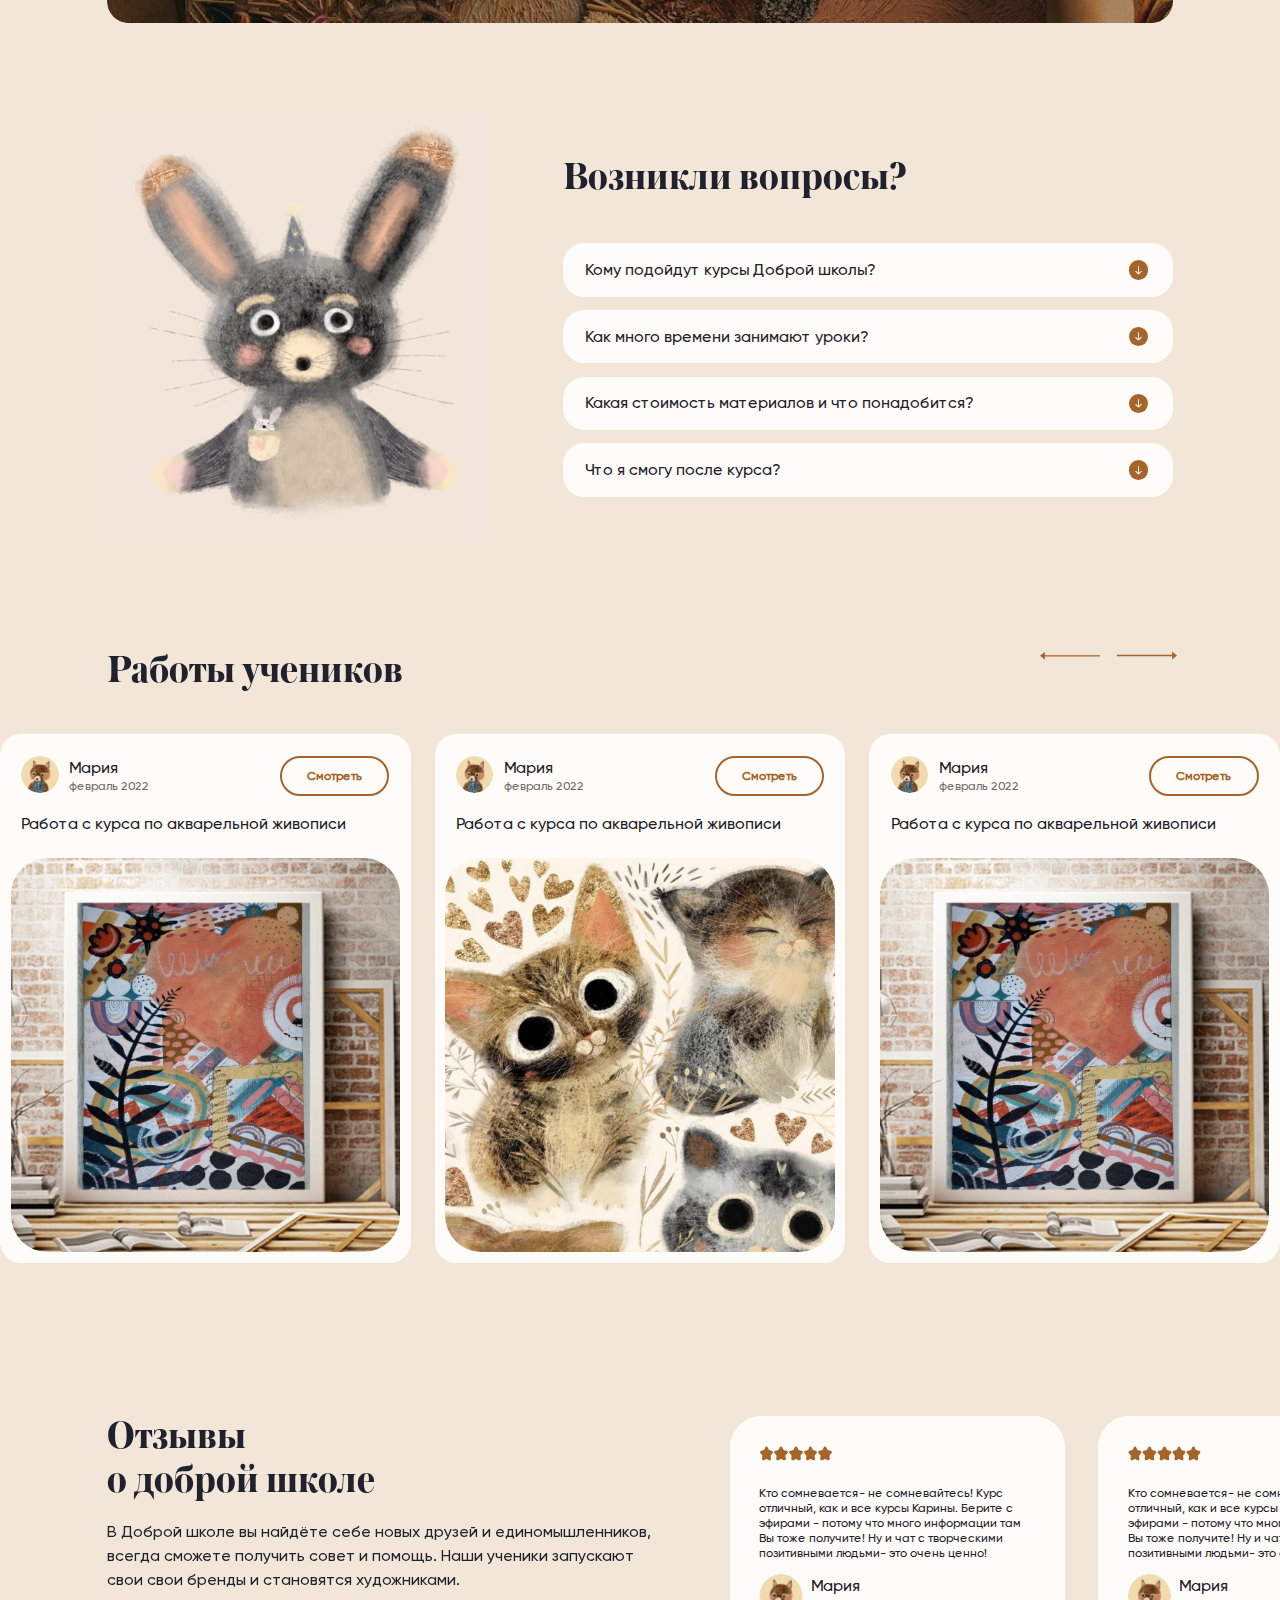
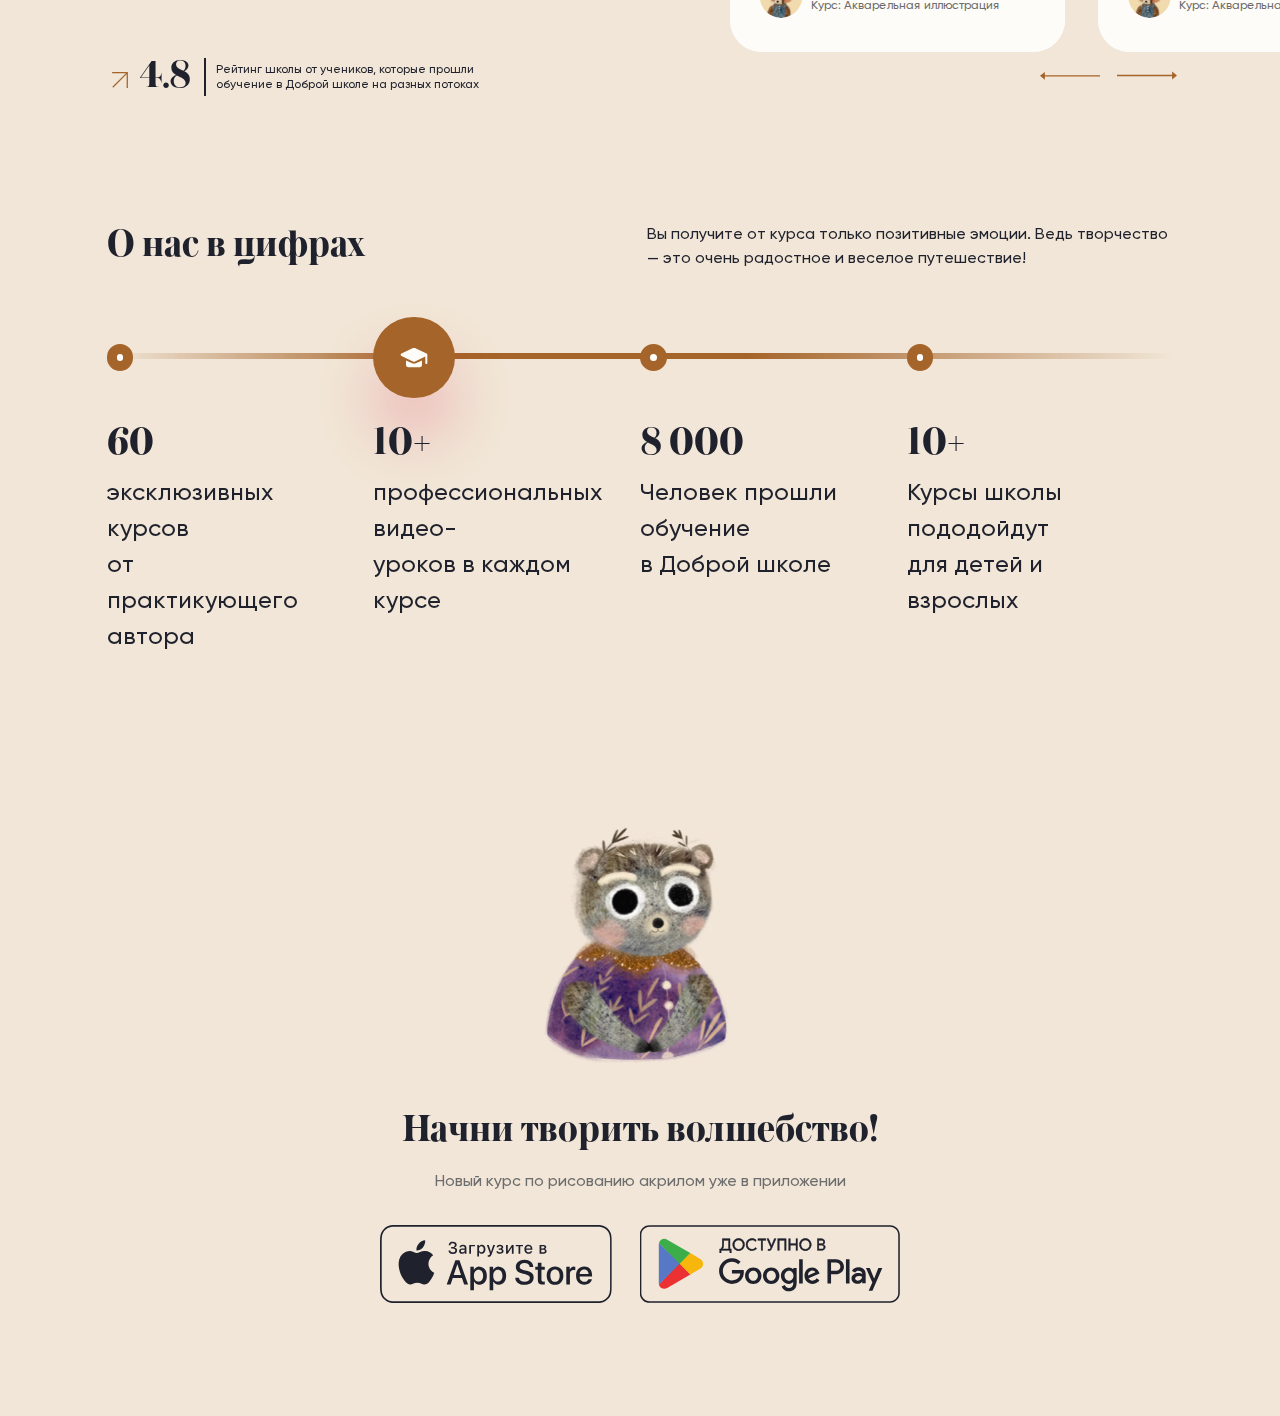
==== commit e9355b36: "refactor: video animation" ====
--- a/main.html
+++ b/main.html
@@ -169,7 +169,7 @@
                     <div class="frames__first-animation-anim">
                         <!-- <img src="./img/frame/first-anim1.png" alt=""> -->
                         <video autoplay loop muted>
-                            <source src="./video/Kotik.mp4"  type="video/mp4">
+                            <source src="./video/anim/Lisichka.mp4"  type="video/mp4">
                         </video>
                     </div>
                 </div>
@@ -178,7 +178,7 @@
                     <div class="frames__first-animation-anim">
                         <!-- <img src="./img/frame/first-anim2.png" alt=""> -->
                         <video autoplay loop muted>
-                            <source src="./video/Myshka.mp4"  type="video/mp4">
+                            <source src="./video/anim/Myshka.mp4"  type="video/mp4">
                         </video>
                     </div>
                 </div>
@@ -225,7 +225,7 @@
                     <div class="frames__second-animation-anim">
                         <!-- <img src="./img/frame/second-anim3.png" alt=""> -->
                         <video autoplay loop muted>
-                            <source src="./video/Lisichka.mp4"  type="video/mp4">
+                            <source src="./video/anim/Kotik.mp4"  type="video/mp4">
                         </video>
                     </div>
                 </div>
@@ -252,7 +252,7 @@
             <div class="questions__img">
                 <!-- <img src="./img/question-img.svg" alt=""> -->
                 <video autoplay loop muted>
-                    <source src="./video/net_cursov_02.mp4"  type="video/mp4">
+                    <source src="./video/anim/Zaika.mp4"  type="video/mp4">
                 </video>
             </div>
             <div class="questions__modul">
@@ -612,7 +612,7 @@
         <div class="footer__img">
             <!-- <img src="./img/footer-img.jpg" alt=""> -->
             <video autoplay loop muted>
-                <source src="./video/Mishka-2.mp4"  type="video/mp4">
+                <source src="./video/anim/Misha_2.mp4"  type="video/mp4">
             </video>
         </div>
         <div class="footer__title">Начни творить волшебство!</div>
--- a/css/style.css
+++ b/css/style.css
@@ -205,10 +205,12 @@
   margin-bottom: 17rem;
 }
 .footer__img {
-  width: 35rem;
-  height: 36.6rem;
   margin: 0 auto;
   margin-bottom: 6.6rem;
+  position: relative;
+  width: 33.5rem;
+  height: 36.6rem;
+  overflow: hidden;
 }
 .footer__img img {
   mix-blend-mode: darken;
@@ -216,7 +218,9 @@
 .footer__img video {
   width: 35rem;
   height: 36.6rem;
-  mix-blend-mode: darken;
+  position: absolute;
+  top: 0;
+  left: -0.5rem;
 }
 .footer__title {
   font-family: "Austin Cyr";
@@ -259,10 +263,10 @@
     margin-bottom: 26vw;
   }
   .footer__img {
-    width: 45.3vw;
     height: 47.5vw;
     margin: 0 auto;
     margin-bottom: 11.7vw;
+    width: 43.3vw;
   }
   .footer__img img {
     mix-blend-mode: darken;
@@ -270,6 +274,7 @@
   .footer__img video {
     width: 45.3vw;
     height: 47.5vw;
+    left: -0.5vw;
   }
   .footer__title {
     font-size: 8vw;
@@ -1236,16 +1241,22 @@
 }
 .frames__first-animation-anim {
   width: 14.7rem;
+  overflow: hidden;
+  height: 18.5rem;
 }
 .frames__first-animation:last-child .frames__first-animation-anim {
-  width: 18.8rem;
+  width: 18rem;
+  position: relative;
+  height: 22rem;
 }
 .frames__first-animation:last-child video {
   width: 18.8rem;
+  position: absolute;
+  top: 0;
+  left: -0.5rem;
 }
 .frames__first-animation video {
   width: 14.7rem;
-  mix-blend-mode: darken;
 }
 .frames__second {
   display: -ms-grid;
@@ -1342,10 +1353,10 @@
 }
 .frames__second-animation-anim {
   width: 26.5rem;
+  overflow: hidden;
 }
 .frames__second-animation video {
   width: 26.5rem;
-  mix-blend-mode: darken;
 }
 .frames__info-link {
   margin: 0 auto;
@@ -1510,6 +1521,7 @@
             align-items: center;
     padding-left: 4.2vw;
     padding-right: 4.2vw;
+    height: 40.6vw;
   }
   .frames__first-animation-text {
     font-weight: 500;
@@ -1519,12 +1531,15 @@
   }
   .frames__first-animation-anim {
     width: 23.2vw;
+    height: 29vw;
   }
   .frames__first-animation:last-child .frames__first-animation-anim {
-    width: 32vw;
+    width: 30.5vw;
+    height: 37.4vw;
   }
   .frames__first-animation:last-child video {
     width: 32vw;
+    left: -0.7vw;
   }
   .frames__first-animation video {
     width: 23.2vw;
@@ -1578,6 +1593,10 @@
   .frames__second-animation-img {
     width: 45.6vw;
   }
+  .frames__second-animation-anim {
+    width: 45.6vw;
+    height: 63.6vw;
+  }
   .frames__second-animation video {
     width: 45.6vw;
   }
@@ -1672,15 +1691,15 @@
 }
 .questions__img {
   width: 57.5rem;
-  height: 64.4rem;
+  height: 65rem;
+  overflow: hidden;
+  margin-top: -7rem;
 }
 .questions__img img {
   mix-blend-mode: darken;
 }
 .questions__img video {
   width: 57.5rem;
-  mix-blend-mode: darken;
-  margin-top: -7rem;
 }
 .questions__modul {
   width: 91.5rem;
@@ -1796,13 +1815,8 @@
     height: 68.3vw;
     margin: 0 auto;
   }
-  .questions__img img {
-    mix-blend-mode: darken;
-  }
   .questions__img video {
     width: 61vw;
-    mix-blend-mode: darken;
-    margin-top: -8vw;
   }
   .questions__modul {
     width: auto;
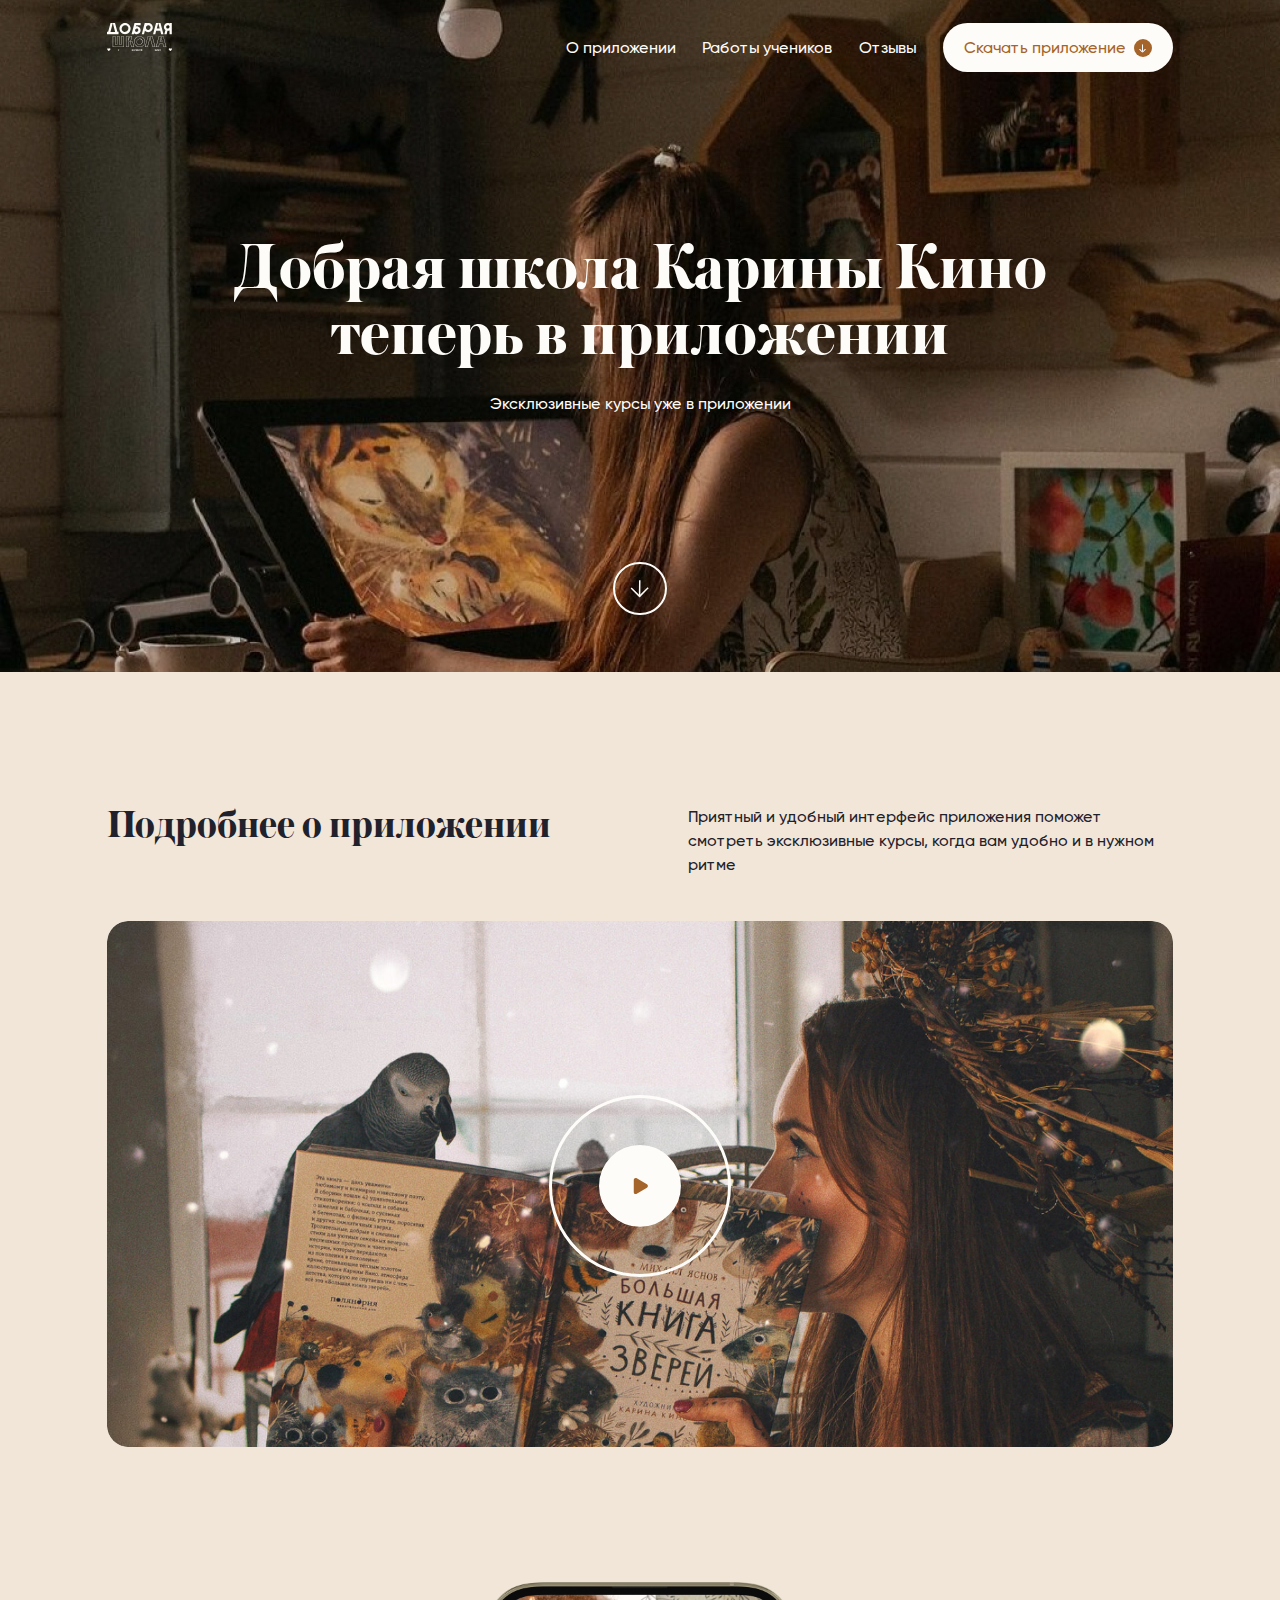
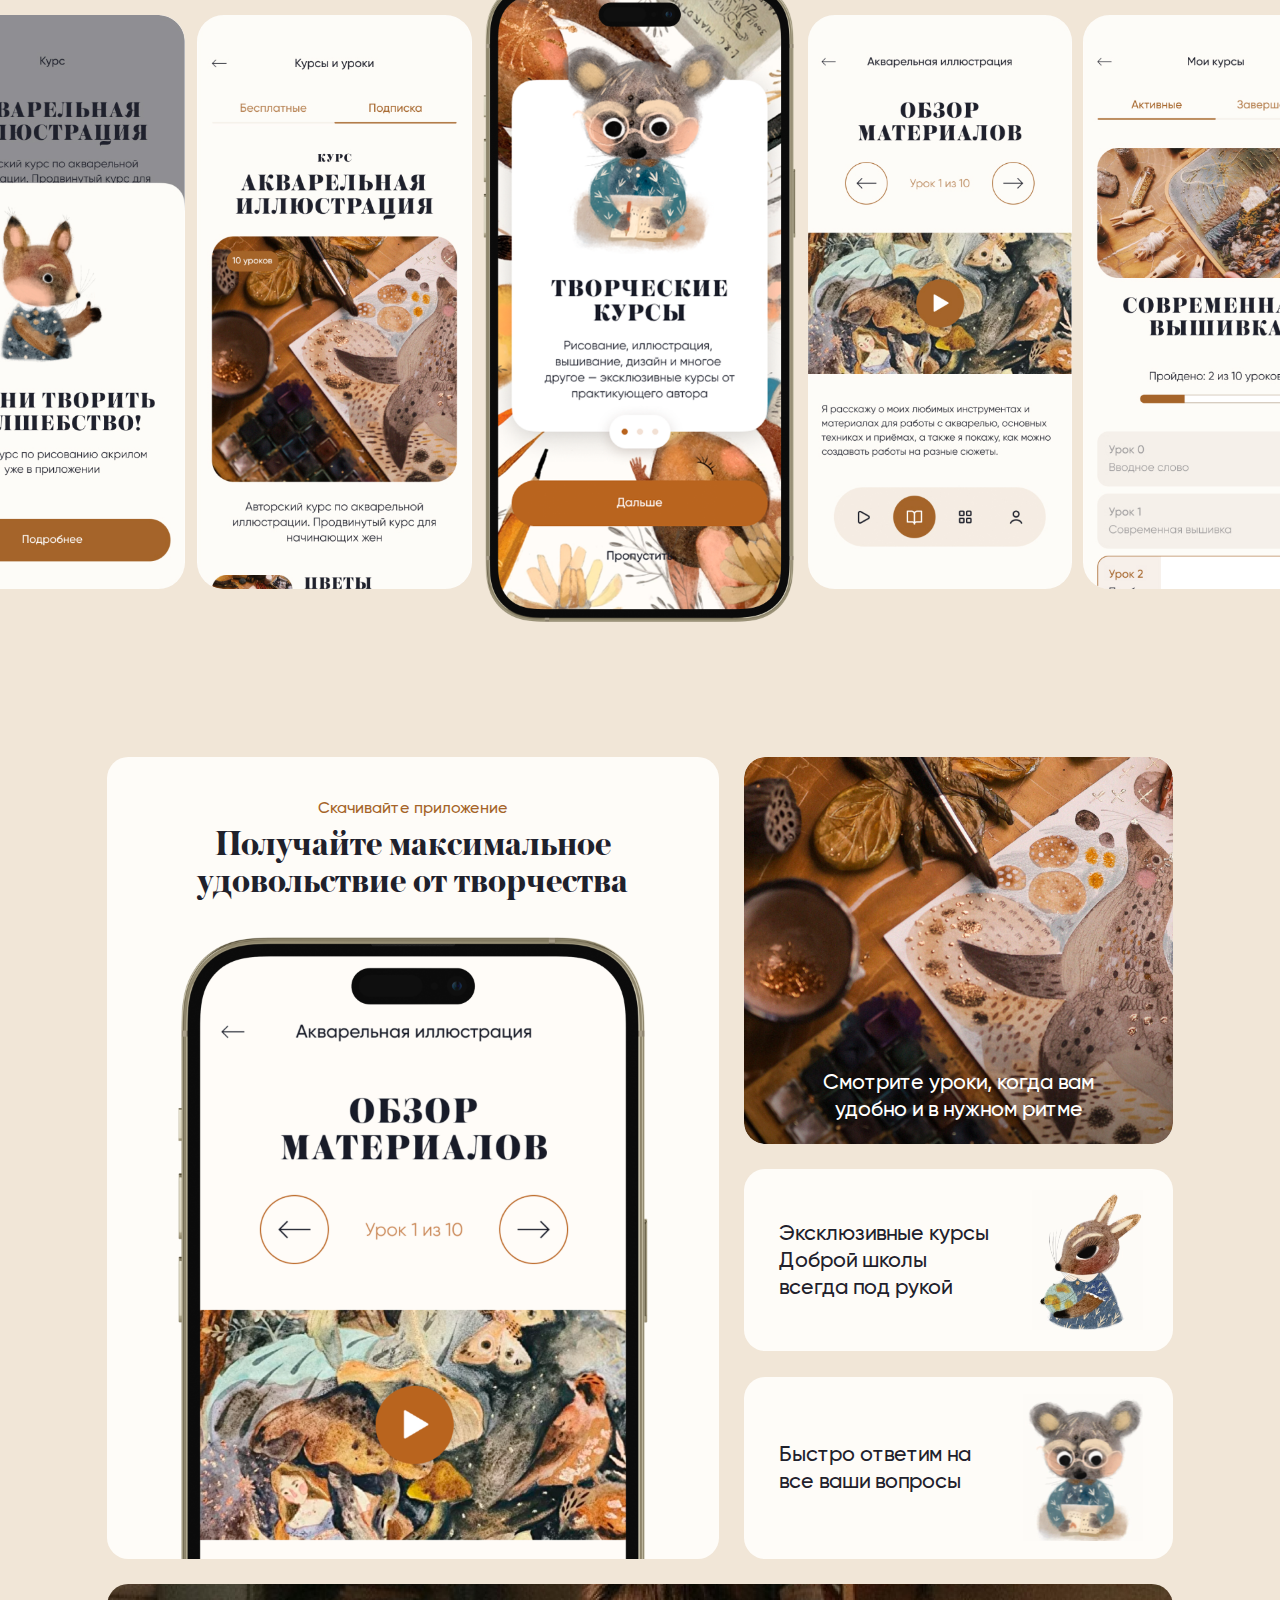
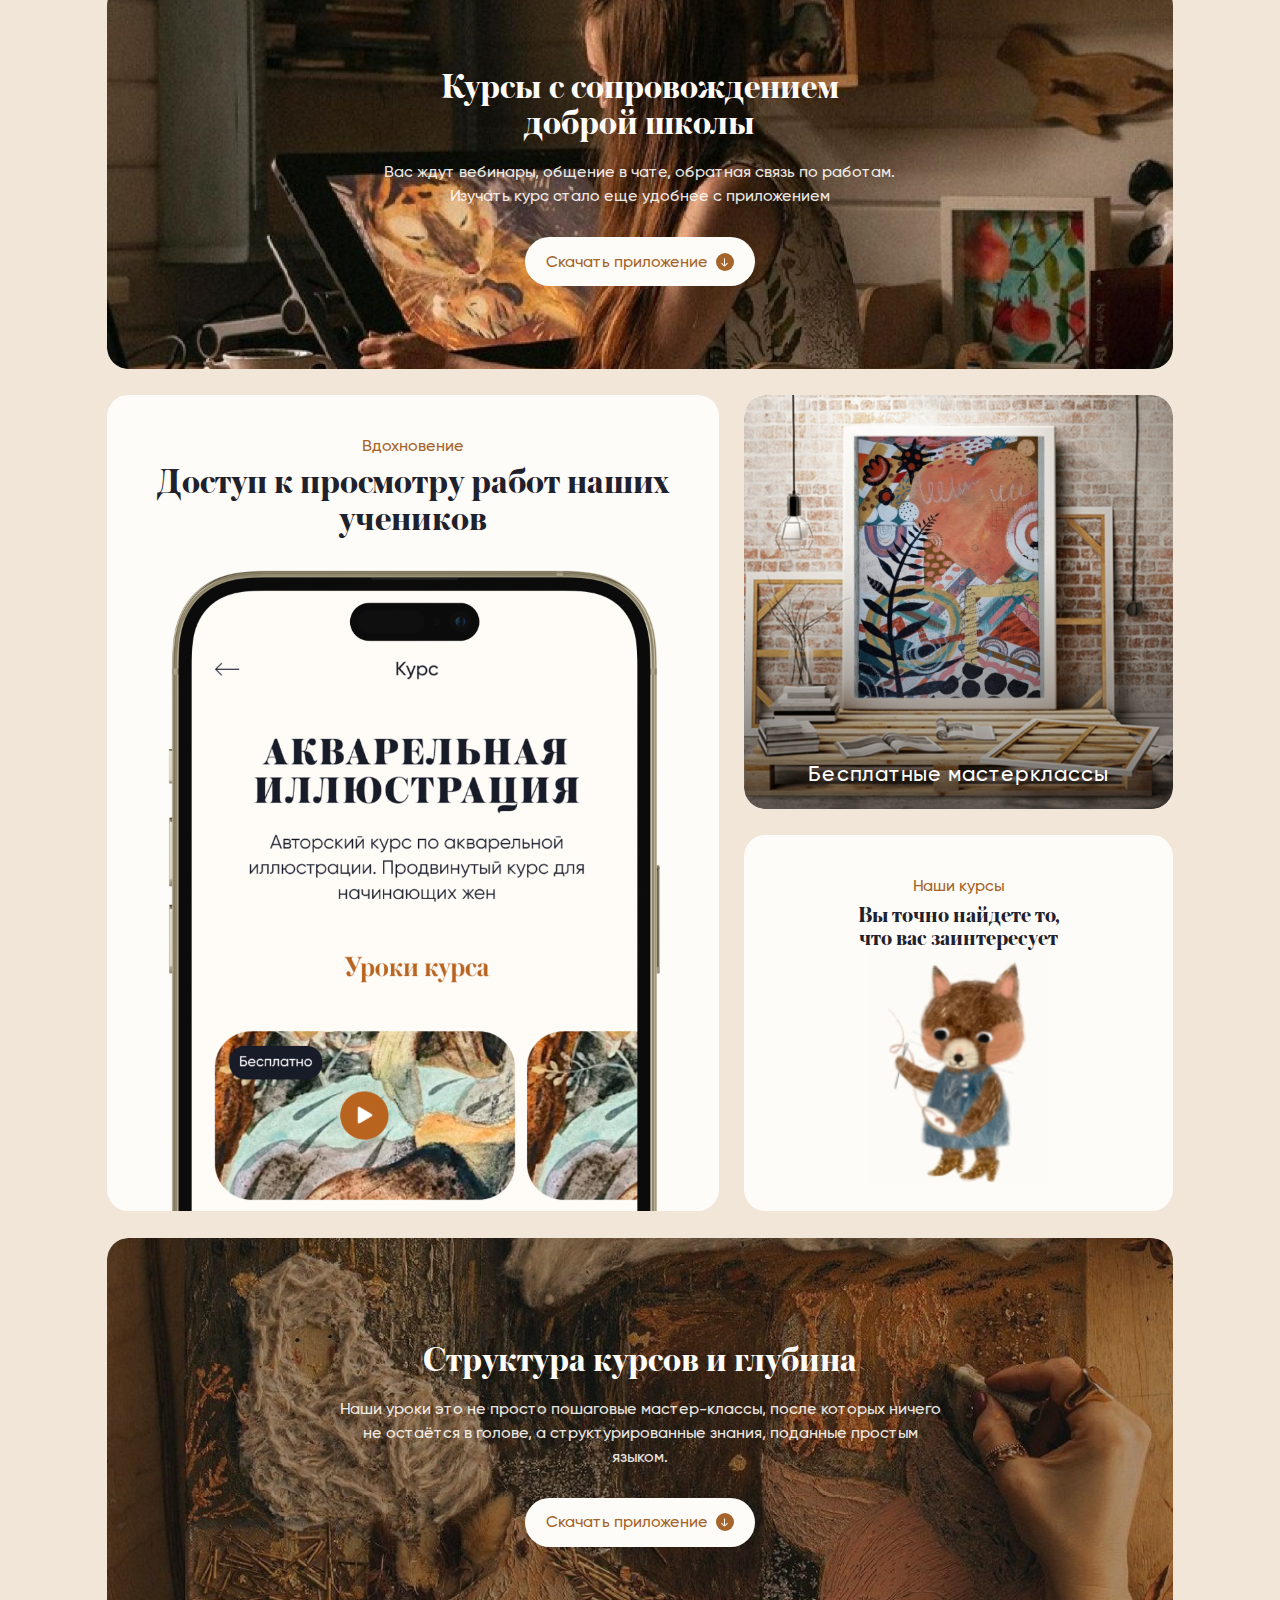
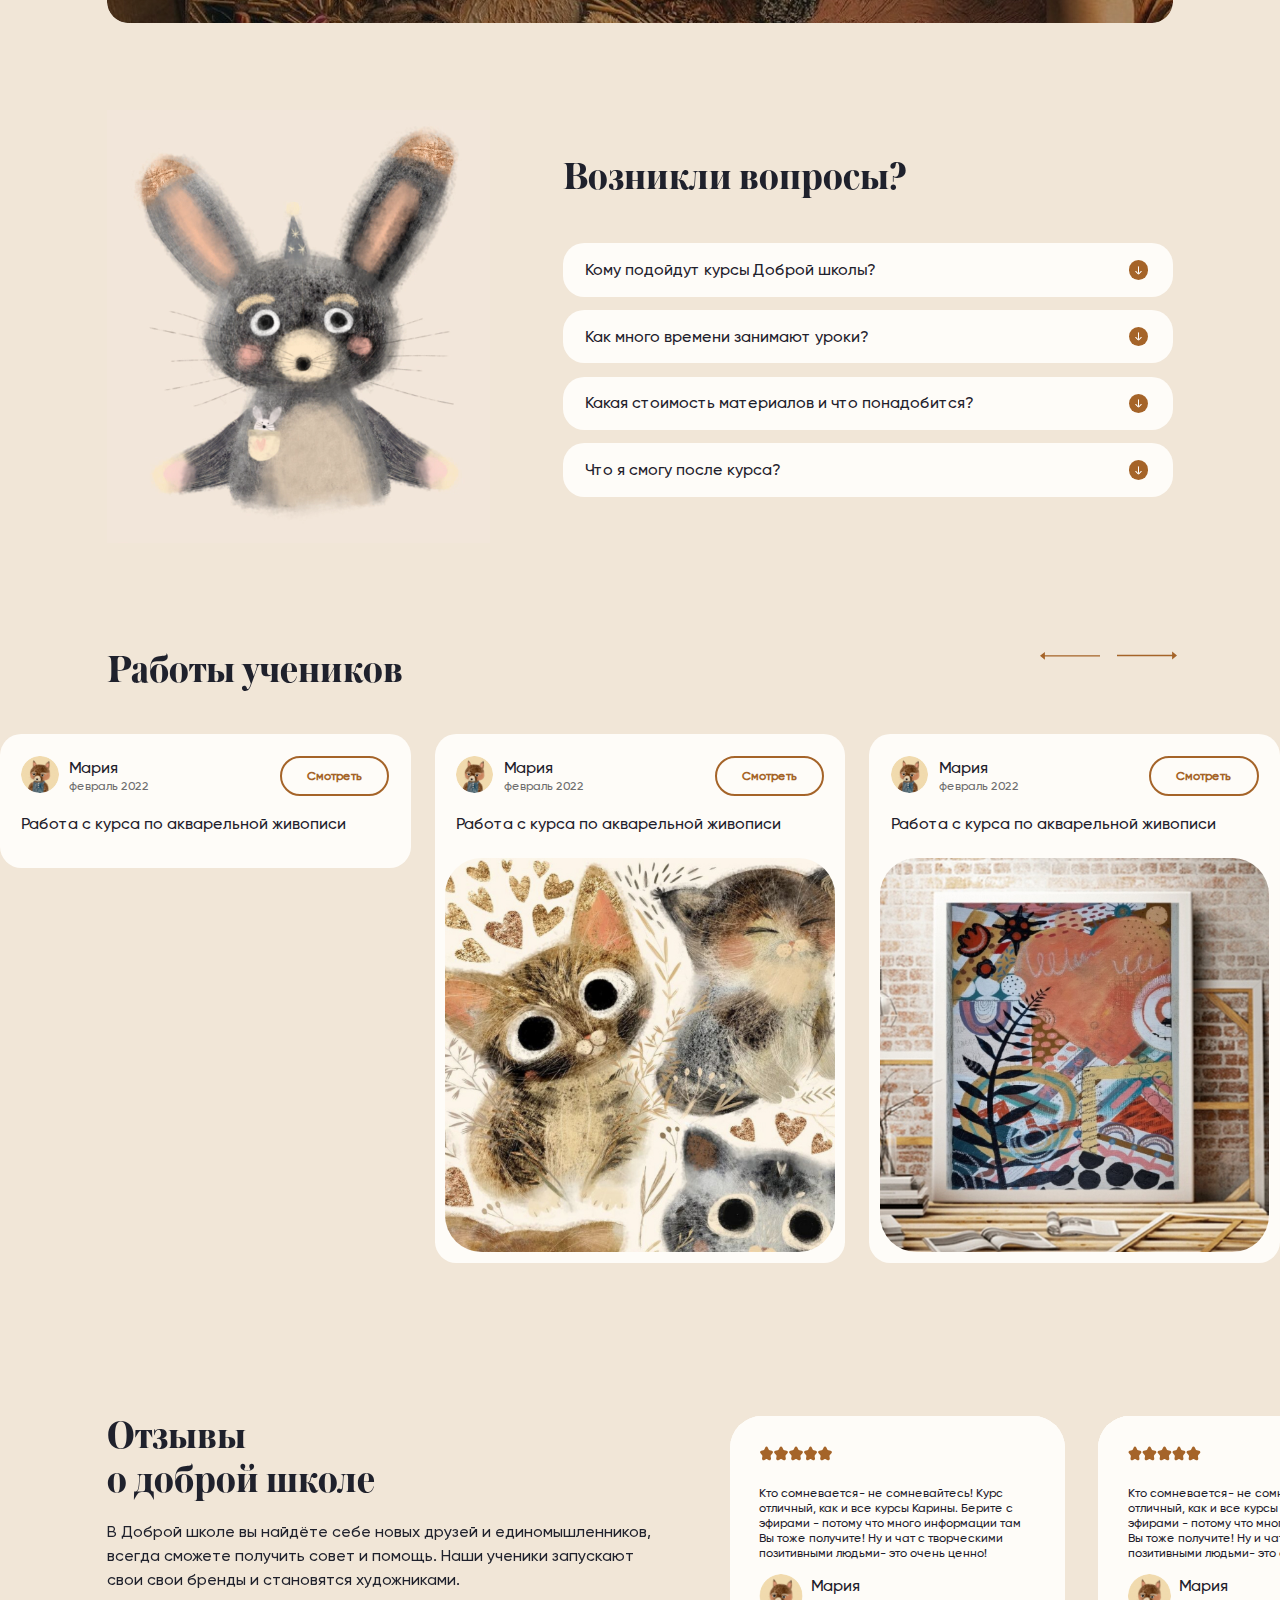
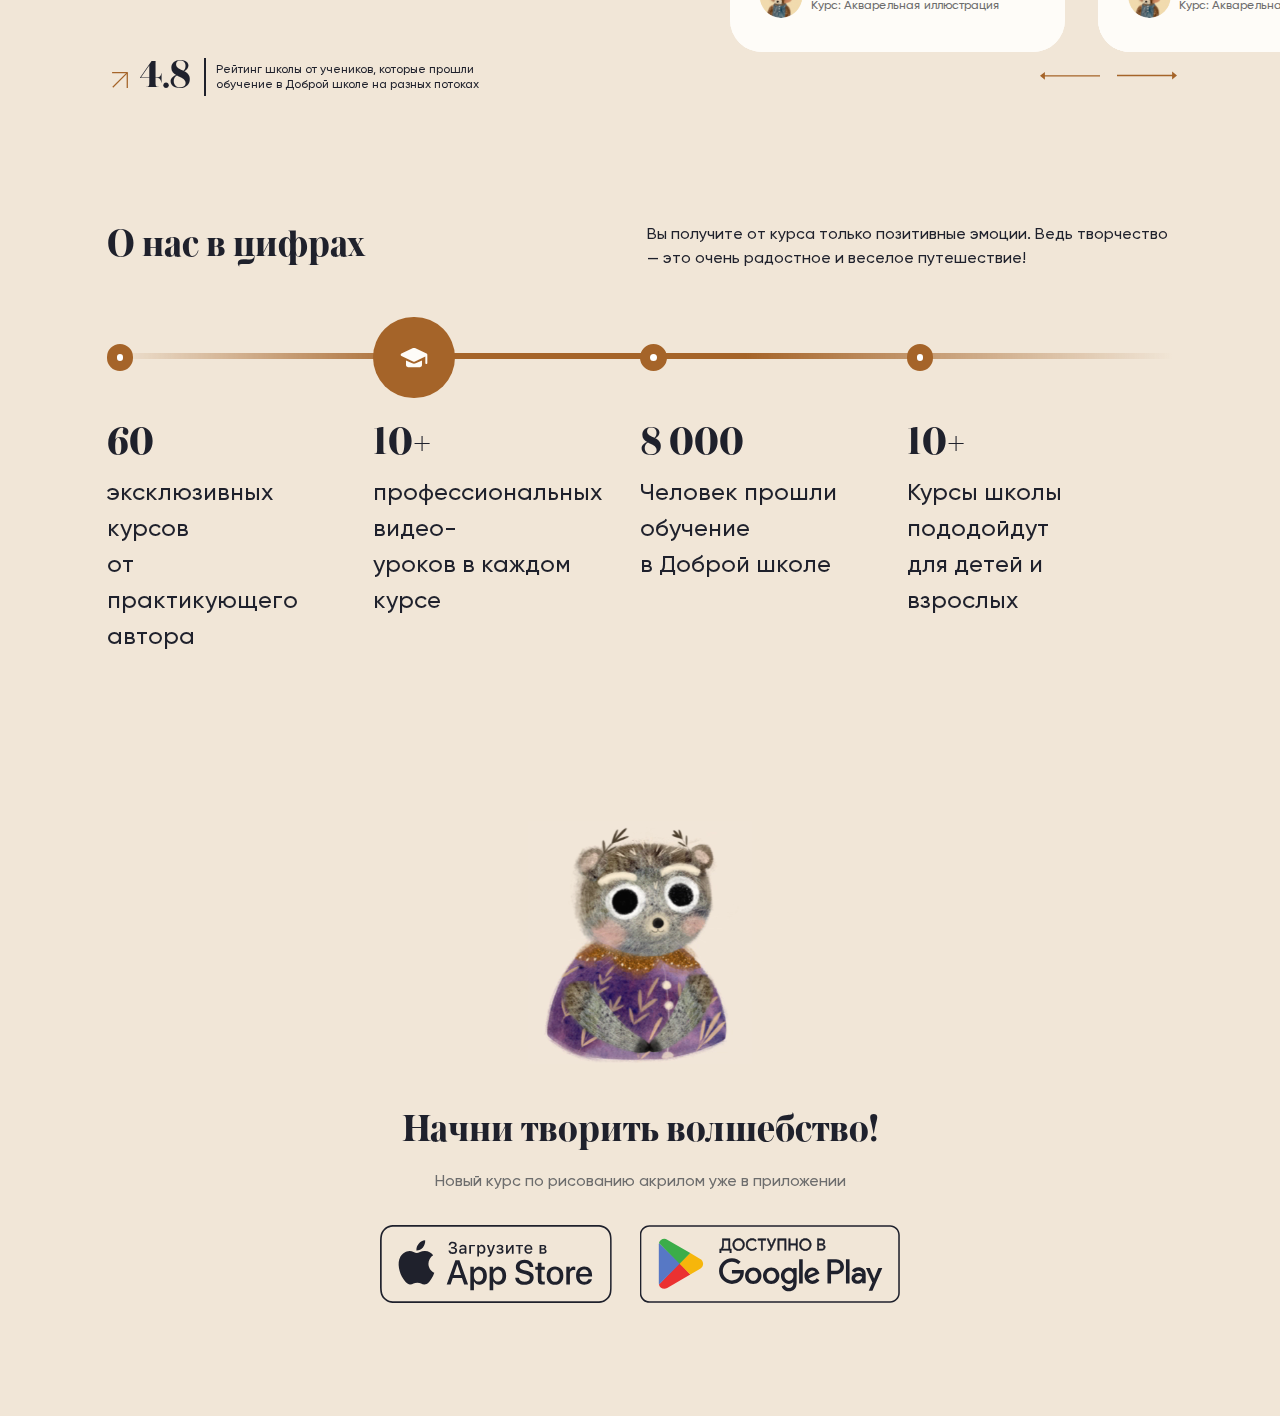
==== commit d25433c9: "feat: add full screen" ====
--- a/main.html
+++ b/main.html
@@ -105,8 +105,9 @@
                     </div>
                     <span class="mobile">/</span>
                     <span class="about-app__video-duration"></span>
-                    <button class="about-app__video-controls-mute desktop" id="mute" type="button" data-state="mute"></button>
-                    <input type="range" name="volume" class="about-app__video-controls-volume desktop" min="0" max="1" step="0.05" value="1">
+                    <button class="about-app__video-controls-mute" id="mute" type="button" data-state="mute"></button>
+                    <input type="range" name="volume" class="about-app__video-controls-volume" min="0" max="1" step="0.05" value="1">
+                    <button class="about-app__video-controls-full" id="full-screen" type="button" data-state="go-fullscreen"></button>
                 </div>
             </div>
         </div>
@@ -309,7 +310,7 @@
                         </div>
                         <div class="student-work__text">Работа с курса по акварельной живописи</div>
                         <div class="student-work__img">
-                            <img src="./img/students/img1.jpg" alt="">
+                            <img src="./img/students/footer-img.jpg" alt="">
                         </div>
                     </div>
                     <div class="swiper-slide student-work__slide">
--- a/css/style.css
+++ b/css/style.css
@@ -28,6 +28,9 @@
   color: #1F212C;
   background-color: #F1E6D7;
 }
+body.modal {
+  overflow: hidden;
+}
 
 input,
 textarea {
@@ -308,6 +311,7 @@
 }
 .baner {
   margin-bottom: 20rem;
+  height: 100.8rem;
 }
 .baner .container {
   width: 100%;
@@ -410,6 +414,7 @@
 @media (max-width: 48em) {
   .baner {
     margin-bottom: 20rem;
+    height: 216vw;
   }
   .baner .container {
     padding: 0;
@@ -631,7 +636,7 @@
   height: 2.25rem;
 }
 .about-app__video-controls button[data-state=remove-fullscreen] {
-  background-image: url("../img/icon/fullscreen.svg");
+  background-image: url("../img/icon/fullscreen-remove.svg");
   width: 2.25rem;
   height: 2.25rem;
 }
@@ -838,6 +843,7 @@
             align-items: center;
     font-size: 3.2vw;
     line-height: 120%;
+    z-index: 2;
   }
   .about-app__video-controls button {
     border: none;
@@ -855,26 +861,35 @@
     height: 4.6rem;
   }
   .about-app__video-controls button[data-state=mute] {
+    margin-left: auto;
     width: 3.2rem;
     height: 3.2rem;
   }
   .about-app__video-controls button[data-state=on-mute] {
+    margin-left: auto;
     width: 3.2rem;
     height: 3.2rem;
   }
-  .about-app__video-controls button:last-child {
-    margin-left: auto;
+  .about-app__video-controls button[data-state=go-fullscreen] {
+    margin-left: 4rem;
+    width: 4rem;
+    height: 4rem;
+  }
+  .about-app__video-controls button[data-state=remove-fullscreen] {
+    margin-left: 4rem;
+    width: 4rem;
+    height: 4rem;
   }
   .about-app__video-progress {
     position: absolute;
     cursor: pointer;
     width: auto;
-    height: 0.54vw;
+    height: 1.54vw;
     border-radius: 23.5511px;
     left: 0;
     right: 0;
     margin: 0 3.2vw;
-    bottom: 12.3vw;
+    bottom: 11.3vw;
   }
   .about-app__video-progress-filled {
     border-radius: 23.5511px;
@@ -883,8 +898,8 @@
   }
   .about-app__video-progress-filled::before {
     content: "";
-    width: 1.6vw;
-    height: 1.6vw;
+    width: 2.6vw;
+    height: 2.6vw;
     background: #FEFCF8;
     position: absolute;
     border-radius: 50%;
@@ -907,13 +922,14 @@
     display: flex;
   }
   .about-app__video input[type=range] {
+    margin-left: 1rem;
     overflow: hidden;
     width: 12.5rem;
     -webkit-appearance: none;
     border-radius: 1.1rem;
   }
   .about-app__video input[type=range]::-webkit-slider-runnable-track {
-    height: 0.6rem;
+    height: 1rem;
     -webkit-appearance: none;
     background: rgba(255, 255, 255, 0.2);
     margin-top: -1px;
@@ -922,7 +938,7 @@
   .about-app__video input[type=range]::-webkit-slider-thumb {
     width: 0;
     -webkit-appearance: none;
-    height: 0.6rem;
+    height: 1rem;
     background: #FEFCF8;
     -webkit-box-shadow: -80px 0 0 80px #FEFCF8;
             box-shadow: -80px 0 0 80px #FEFCF8;
@@ -933,7 +949,7 @@
     border-radius: 1.1rem;
   }
   .about-app__video input[type=range]::-moz-range-track {
-    height: 0.6rem;
+    height: 1rem;
     -webkit-appearance: none;
     background: rgba(255, 255, 255, 0.2);
     margin-top: -1px;
@@ -1240,9 +1256,9 @@
   width: 33.2rem;
 }
 .frames__first-animation-anim {
-  width: 14.7rem;
+  width: 16.7rem;
   overflow: hidden;
-  height: 18.5rem;
+  height: 21rem;
 }
 .frames__first-animation:last-child .frames__first-animation-anim {
   width: 18rem;
@@ -1256,7 +1272,7 @@
   left: -0.5rem;
 }
 .frames__first-animation video {
-  width: 14.7rem;
+  width: 16.7rem;
 }
 .frames__second {
   display: -ms-grid;
@@ -1530,8 +1546,8 @@
     width: 41vw;
   }
   .frames__first-animation-anim {
-    width: 23.2vw;
-    height: 29vw;
+    width: 26.2vw;
+    height: 33vw;
   }
   .frames__first-animation:last-child .frames__first-animation-anim {
     width: 30.5vw;
@@ -1542,7 +1558,7 @@
     left: -0.7vw;
   }
   .frames__first-animation video {
-    width: 23.2vw;
+    width: 26.2vw;
   }
   .frames__second {
     display: -webkit-box;
@@ -1675,7 +1691,8 @@
   .frames__main-link-icon::after {
     height: 8.1vw;
     width: 2.7vw;
-    top: 0;
+    top: -0.4vw;
+    left: 0.3vw;
   }
 }
 .questions {
@@ -2548,8 +2565,6 @@
           justify-content: center;
   background-color: #A56429;
   border-radius: 100%;
-  -webkit-box-shadow: 0px 40px 60px rgba(221, 20, 68, 0.21);
-          box-shadow: 0px 40px 60px rgba(221, 20, 68, 0.21);
 }
 .about-us__cir-wr.win img {
   width: 4.9rem;
@@ -2693,7 +2708,7 @@
 }
 .fixed-link {
   position: fixed;
-  z-index: 11;
+  z-index: 12;
   right: 16rem;
   bottom: 2rem;
   opacity: 0;
@@ -2757,7 +2772,6 @@
 @media (max-width: 48em) {
   .fixed-link {
     position: fixed;
-    z-index: 10;
     right: 4vw;
     top: unset;
     bottom: 5vw;
@@ -2782,8 +2796,8 @@
   .fixed-link__main-icon::after {
     height: 8.1vw;
     width: 2.7vw;
-    top: 0;
-    left: 0.2vw;
+    top: -0.4vw;
+    left: 0.3vw;
   }
 }
 @media (min-width: 48.01em) {
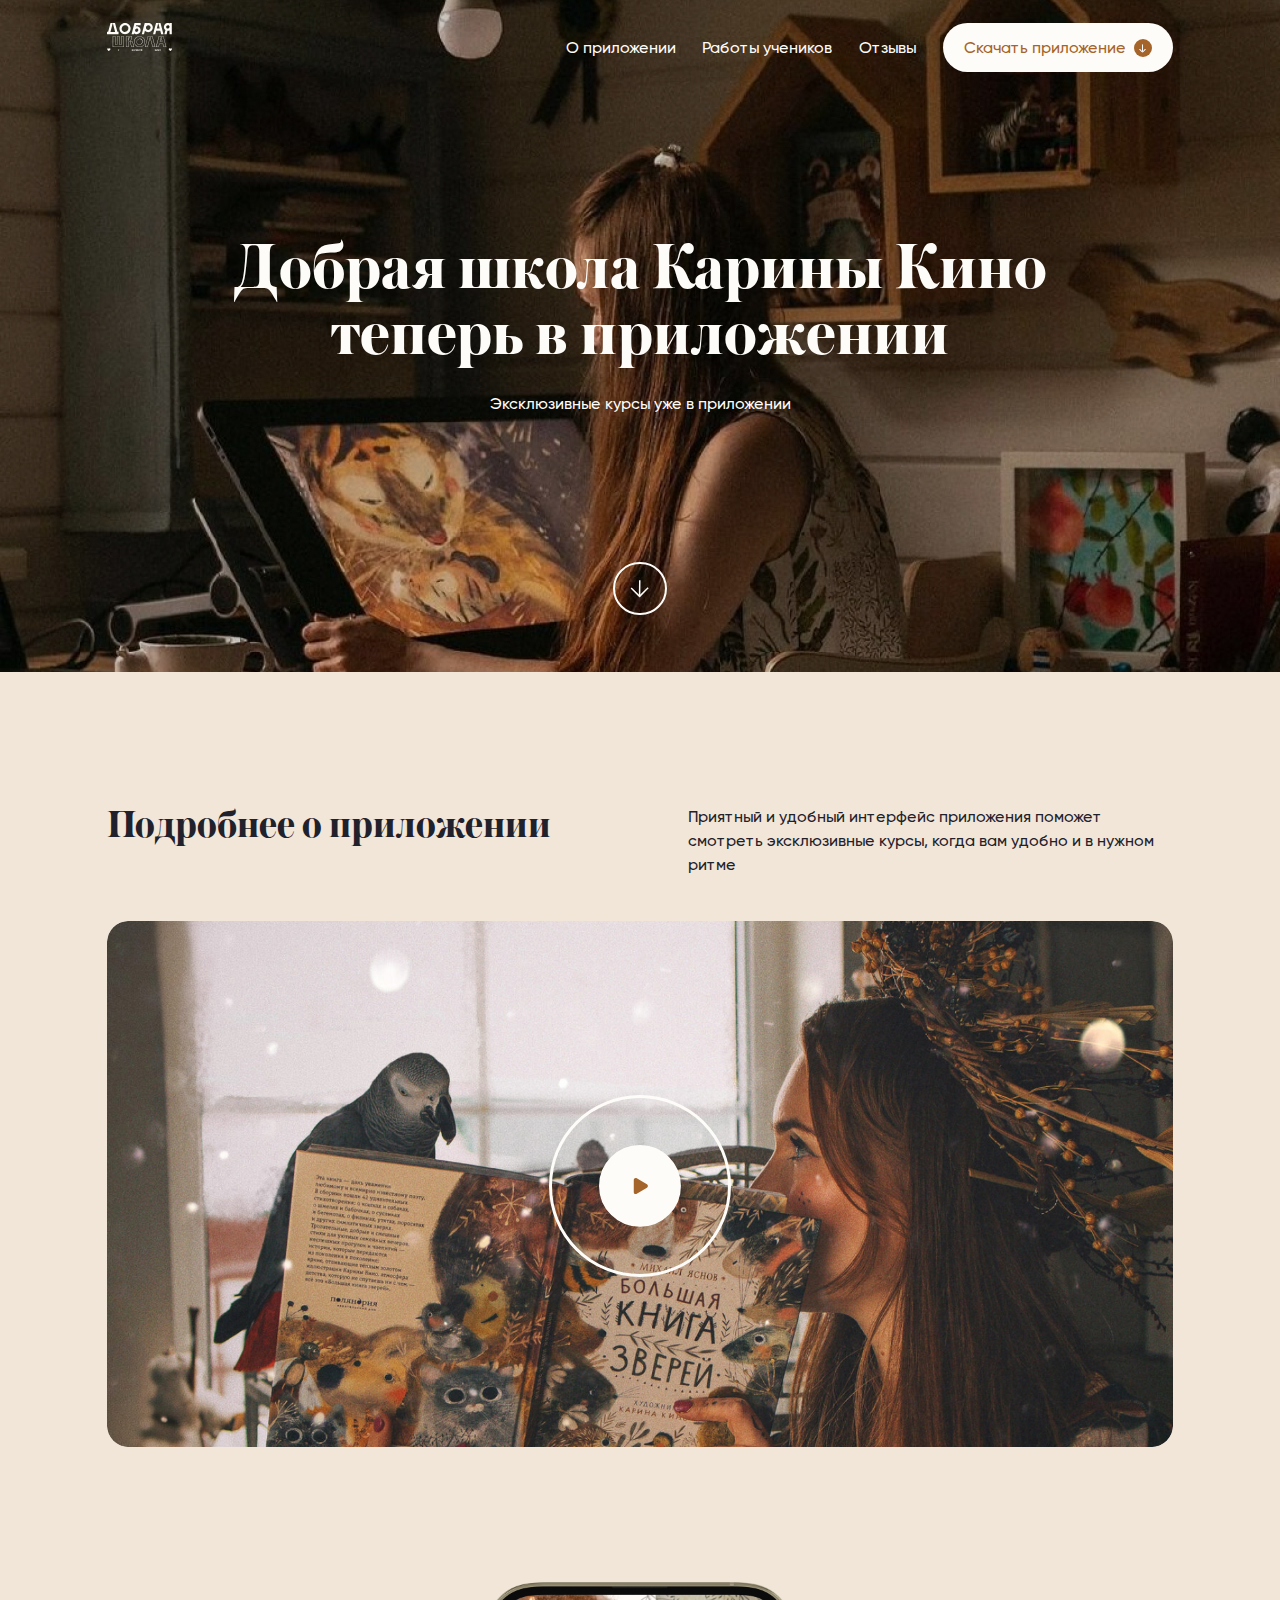
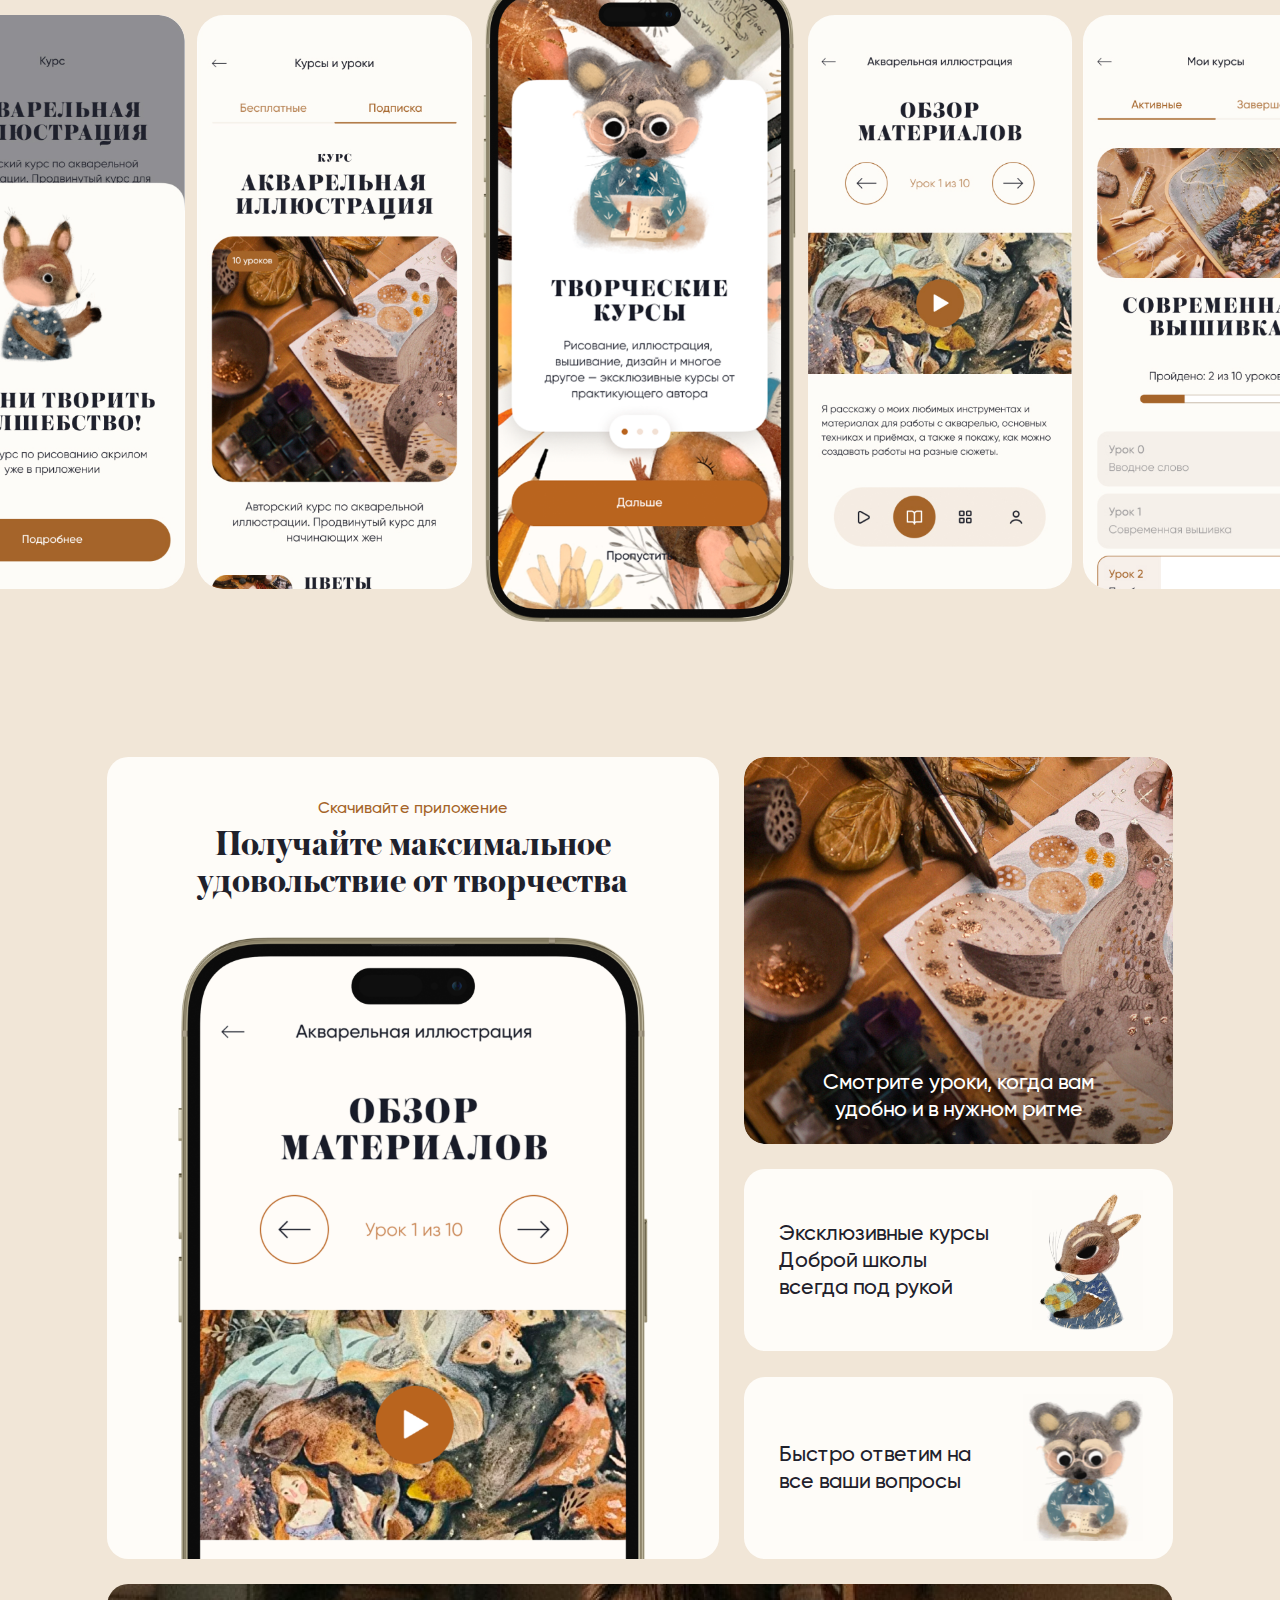
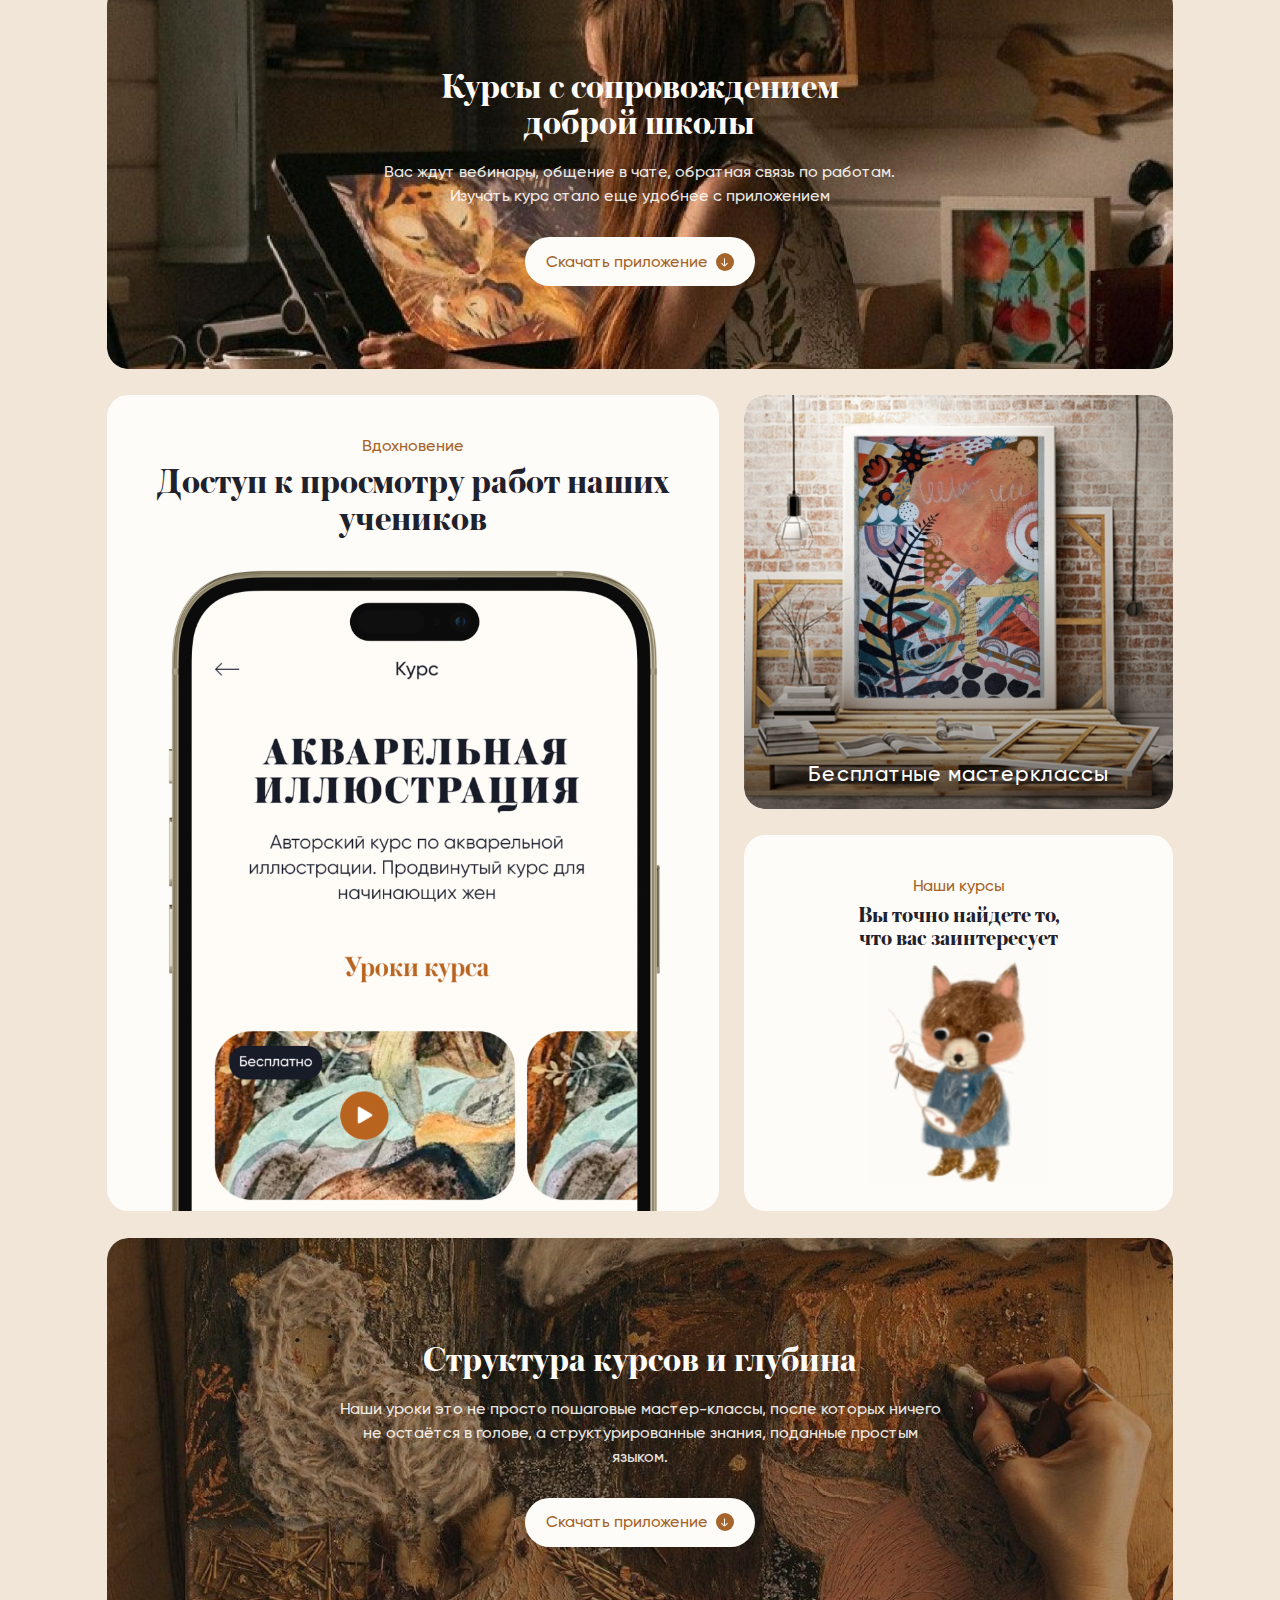
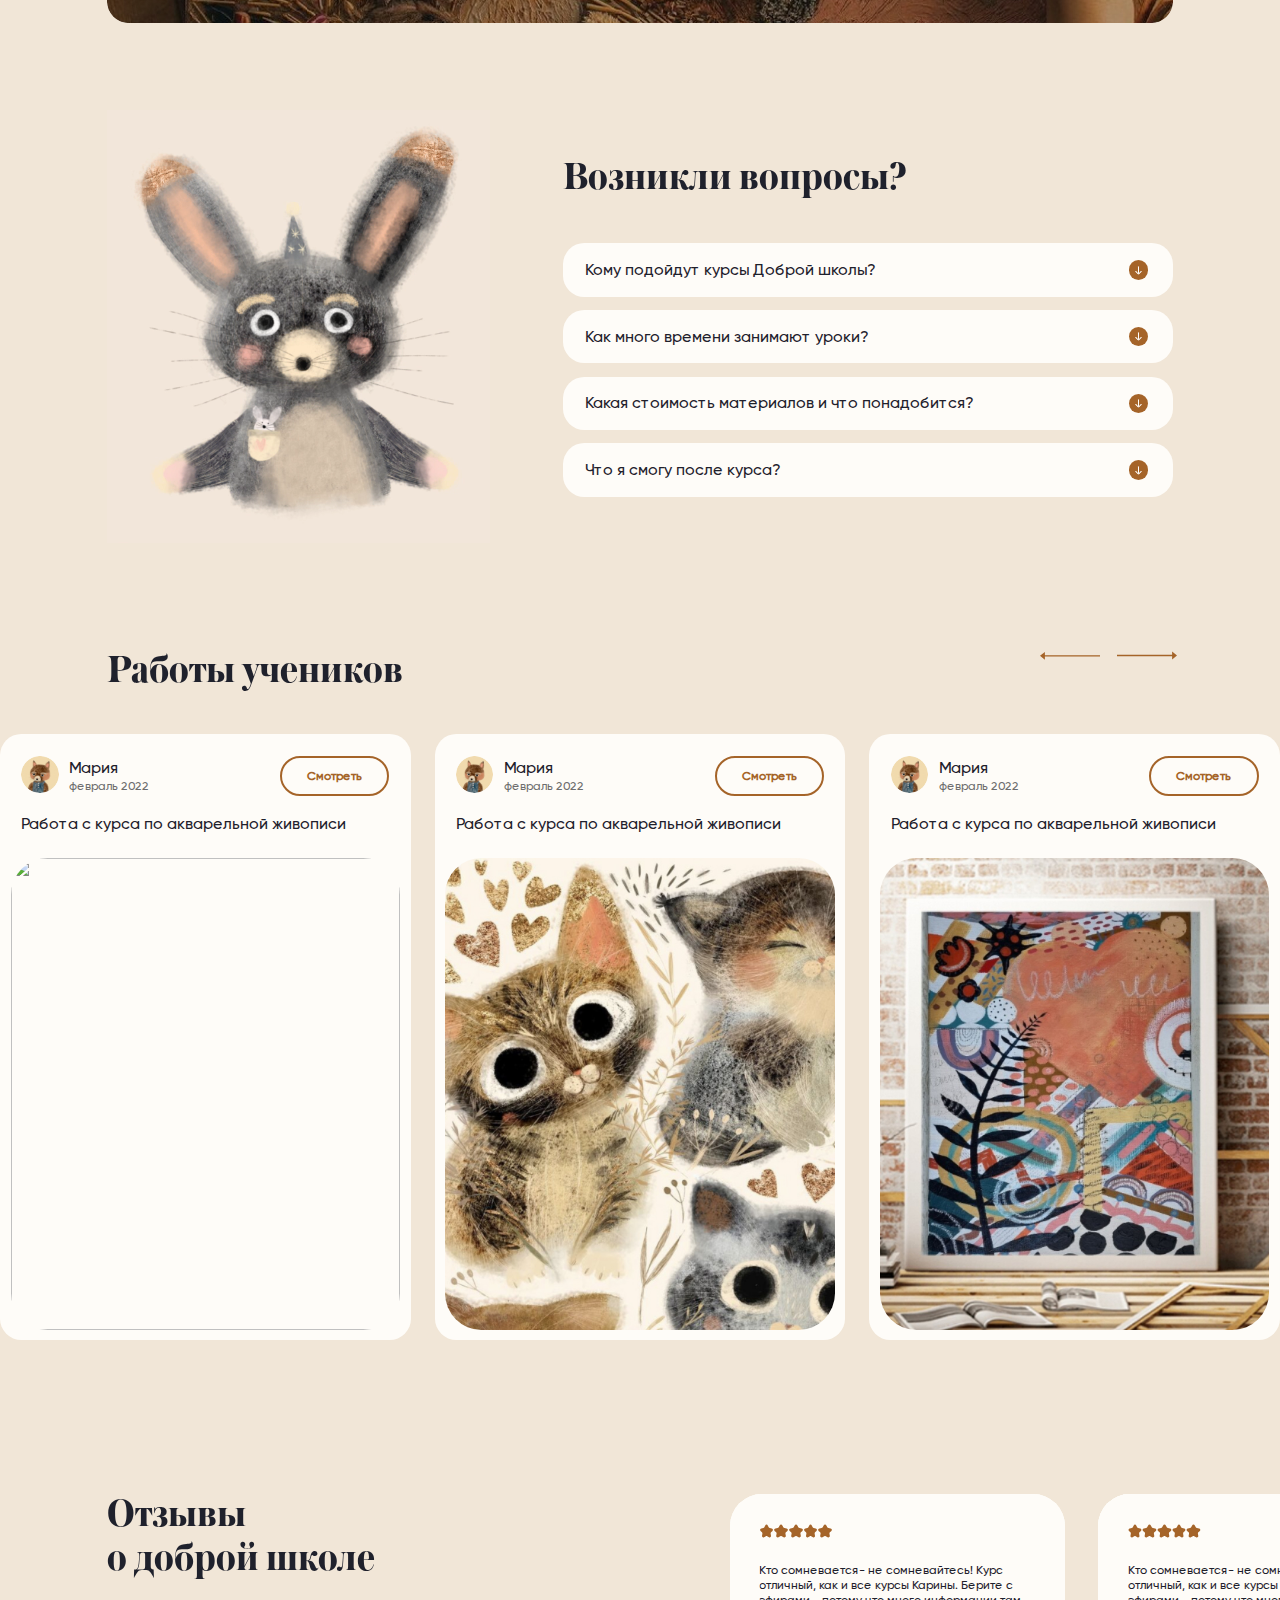
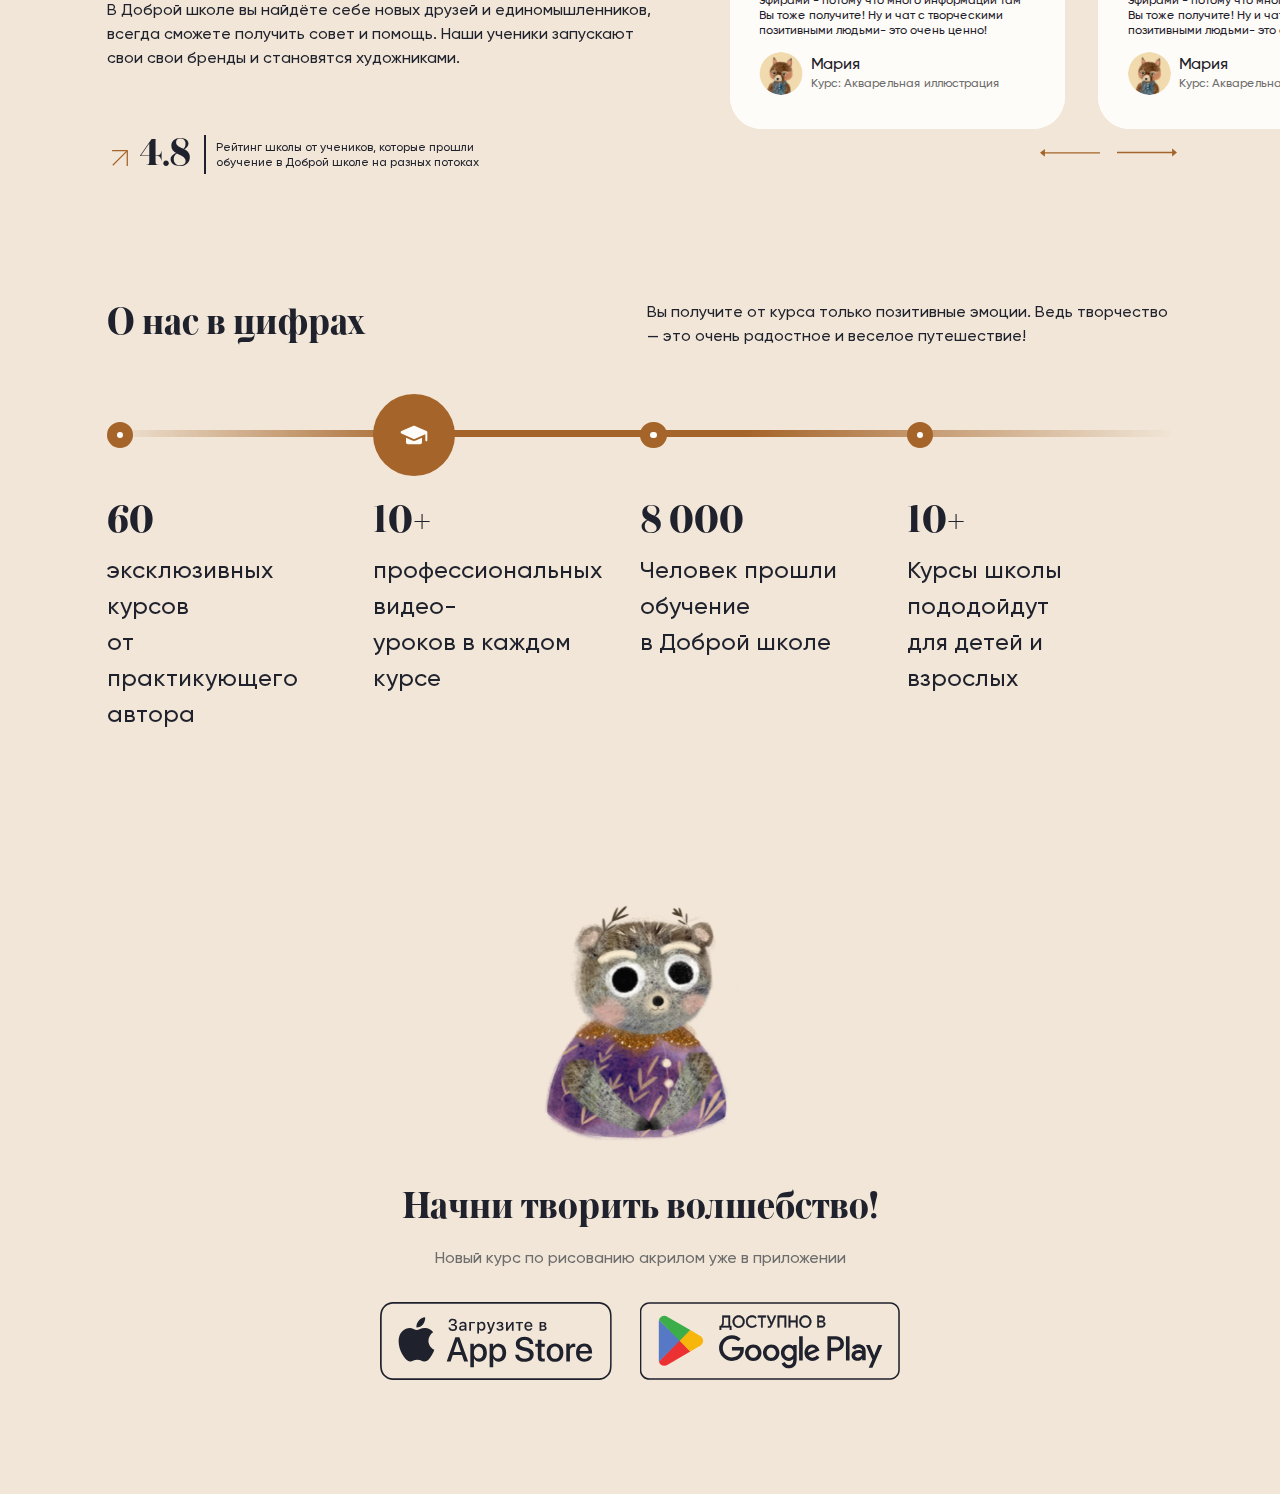
==== commit 9e464109: "fix: change img to png" ====
--- a/main.html
+++ b/main.html
@@ -3,8 +3,8 @@
 <head>
     <meta charset="UTF-8">
     <meta name="viewport" content="width=device-width, initial-scale=1.0, shrink-to-fit=no">
-    <meta name="description" content="another website">
-    <title>Добрая школа</title>
+    <meta name="description" content="Установите приложение “Доброй школы” Карины Кино и изучайте теорию и практику по рисованию, иллюстрации, вышиванию, дизайну и многому другому, в любом удобном месте на своем мобильном устройстве. Получите возможность проходить интересные и полезные курсы, а также получать обратную связь на свои работы. Зарегистрируйтесь в приложении школы Карины-Кино и получите доступ к эксклюзивным материалам.">
+    <title>Приятный и удобный интерфейс приложения поможет смотреть эксклюзивные курсы, когда вам удобно и в нужном ритме</title>
 
     <link rel="stylesheet" href="css/swiper-bundle.min.css">
     <link rel="stylesheet" href="font/stylesheet.css">
@@ -53,7 +53,7 @@
                 <img src="./img/main-baner.jpg" alt="">
             </div>
             <div class="baner__info">
-                <div class="baner__title">Добрая школа <br class="mobile"> Карины Кино <br class="mobile"> теперь в приложении</div>
+                <h1 class="baner__title">Добрая школа <br class="mobile"> Карины Кино <br class="mobile"> теперь в приложении</h1>
                 <div class="baner__text">Эксклюзивные курсы  уже в приложении</div>
             </div>
             <button class="baner__btn">
@@ -85,7 +85,14 @@
                     </div>
                 </div>
                 <video id="main-video" preload="metadata" poster="./img/book-video-img.jpg">
-                    <source src="./video/MxYJEx5Z.mp4"  type="video/mp4">
+                    <source src="./video/main/app_final.mp4"  type="video/mp4">
+                    <source src="./video/main/app_final.ogv"  type="video/ogv">
+                    <source src="./video/main/app_final.webm"  type="video/webm">
+                </video>
+                <video id="main-video-mobile" preload="metadata" poster="./img/book-video-img.jpg">
+                    <source src="./video/main/mobile/resize.mp4"  type="video/mp4">
+                    <source src="./video/main/mobile/resize.ogv"  type="video/ogv">
+                    <source src="./video/main/mobile/resize.webm"  type="video/webm">
                 </video>
                 <div class="about-app__video-start">
                     <div class="about-app__video-start-play">
@@ -128,16 +135,16 @@
                         <div class="app-look__item center"><img src="./img/app-look/3.png" alt=""></div>
                     </div>
                     <div class="swiper-slide app-look__slide">
-                        <div class="app-look__item"><img src="./img/app-look/4.jpg" alt=""></div>
+                        <div class="app-look__item"><img src="./img/app-look/44.png" alt=""></div>
                     </div>
                     <div class="swiper-slide app-look__slide">
-                        <div class="app-look__item"><img src="./img/app-look/5-1.jpg" alt=""></div>
+                        <div class="app-look__item"><img src="./img/app-look/5-11.png" alt=""></div>
                     </div>
                     <div class="swiper-slide app-look__slide">
-                        <div class="app-look__item"><img src="./img/app-look/1-1.jpg" alt=""></div>
+                        <div class="app-look__item"><img src="./img/app-look/1-11.png" alt=""></div>
                     </div>
                     <div class="swiper-slide app-look__slide">
-                        <div class="app-look__item"><img src="./img/app-look/2.jpg" alt=""></div>
+                        <div class="app-look__item"><img src="./img/app-look/22.png" alt=""></div>
                     </div>
                 </div>
              </div>
@@ -619,10 +626,10 @@
         <div class="footer__title">Начни творить волшебство!</div>
         <div class="footer__text">Новый курс по рисованию акрилом уже в приложении</div>
         <div class="footer__links">
-            <a class="footer__link" href="">
+            <a class="footer__link" href="https://apps.apple.com/ru/app/kk-art-school/id1595307774">
                 <img src="./img/app-store.svg" alt="">
             </a>
-            <a class="footer__link" href="">
+            <a class="footer__link" href="https://play.google.com/store/apps/details?id=com.kkapp.goodschool&hl=ru&gl=US">
                 <img src="./img/google-play.svg" alt="">
             </a>
         </div>
--- a/css/style.css
+++ b/css/style.css
@@ -571,6 +571,11 @@
   width: 100%;
   height: 100%;
   border-radius: 3.2rem;
+  -o-object-fit: cover;
+     object-fit: cover;
+}
+.about-app__video #main-video-mobile {
+  display: none;
 }
 .about-app__video-start {
   display: none;
@@ -813,6 +818,12 @@
     border-radius: 6.134vw;
     -o-object-fit: cover;
        object-fit: cover;
+  }
+  .about-app__video #main-video {
+    display: none;
+  }
+  .about-app__video #main-video-mobile {
+    display: inline;
   }
   .about-app__video-start {
     display: none;
@@ -1084,10 +1095,16 @@
 .app-look__item.center {
   height: 102.4rem;
 }
+.app-look__pagination {
+  display: none;
+}
 
 @media (max-width: 48em) {
   .app-look {
     margin-bottom: 23rem;
+  }
+  .app-look .swiper-wrapper {
+    height: auto;
   }
   .app-look .container {
     width: 100%;
@@ -1121,8 +1138,11 @@
     border-radius: 8vw;
   }
   .app-look__pagination {
+    display: block;
     bottom: -4vw;
-    left: 40vw;
+    left: 0;
+    right: 0;
+    margin: 0 auto;
   }
   .app-look__pagination .swiper-pagination-bullet {
     width: 2vw;
@@ -1910,6 +1930,9 @@
 }
 .student-work {
   margin-bottom: 23rem;
+}
+.student-work .swiper-wrapper {
+  height: auto;
 }
 .student-work .container {
   width: 100%;
@@ -2002,9 +2025,13 @@
 }
 .student-work__img {
   width: 100%;
+  height: 70.8rem;
 }
 .student-work__img img {
   border-radius: 5.5rem;
+  height: 100%;
+  -o-object-fit: cover;
+     object-fit: cover;
 }
 .student-work__btn-next, .student-work__btn-prev {
   background-image: url(../img/icon/arrowrightbrown.svg);
@@ -2141,13 +2168,16 @@
   }
   .student-work__img {
     width: 100%;
+    height: 86rem;
   }
   .student-work__img img {
     border-radius: 8.5vw;
   }
   .student-work__pagination {
     bottom: -9vw;
-    left: 40vw;
+    left: 0;
+    right: 0;
+    margin: 0 auto;
   }
   .student-work__pagination .swiper-pagination-bullet {
     width: 2vw;
@@ -2280,17 +2310,24 @@
       -ms-flex-direction: column;
           flex-direction: column;
   padding: 4.5rem 4.4rem 5.1rem;
+  height: 35.3rem;
 }
 .reviews__slide-text {
   font-weight: 500;
   font-size: 1.8rem;
   line-height: 125%;
   margin-bottom: 2rem;
+  -webkit-box-orient: vertical;
+  -webkit-line-clamp: 5;
+  display: -webkit-box;
+  overflow: hidden;
+  text-overflow: ellipsis;
 }
 .reviews__slide-bottom {
   display: -webkit-box;
   display: -ms-flexbox;
   display: flex;
+  margin-top: auto;
 }
 .reviews__slide-bottom-icon {
   width: 6.5rem;
@@ -2398,22 +2435,25 @@
     -webkit-box-align: center;
         -ms-flex-align: center;
             align-items: center;
+    -webkit-box-pack: justify;
+        -ms-flex-pack: justify;
+            justify-content: space-between;
   }
   .reviews__head-rating-icon {
     width: 7.2vw;
     height: 7.2vw;
-    margin-right: 1.1vw;
+    margin-right: 0;
     margin-top: 0;
   }
   .reviews__head-rating-number {
     font-size: 8vw;
     line-height: 125%;
-    margin-right: 3.2vw;
+    margin-right: 0;
   }
   .reviews__head-rating-line {
     height: 6.7vw;
     width: 2px;
-    margin-right: 2.13vw;
+    margin-right: 0;
   }
   .reviews__head-rating-text {
     width: 55vw;
@@ -2434,13 +2474,15 @@
     -webkit-box-direction: normal;
         -ms-flex-direction: column;
             flex-direction: column;
-    padding: 4.5rem 4.4rem 5.1rem;
+    padding: 4rem 3.2rem 4rem;
+    height: 62.4vw;
   }
   .reviews__slide-text {
     font-weight: 500;
     font-size: 4vw;
     line-height: 120%;
     margin-bottom: 4.3vw;
+    -webkit-line-clamp: 6;
   }
   .reviews__slide-bottom {
     display: -webkit-box;
@@ -2487,7 +2529,9 @@
   }
   .reviews__pagination {
     bottom: -9vw;
-    left: 40vw;
+    left: 0;
+    right: 0;
+    margin: 0 auto;
   }
   .reviews__pagination .swiper-pagination-bullet {
     width: 2vw;
